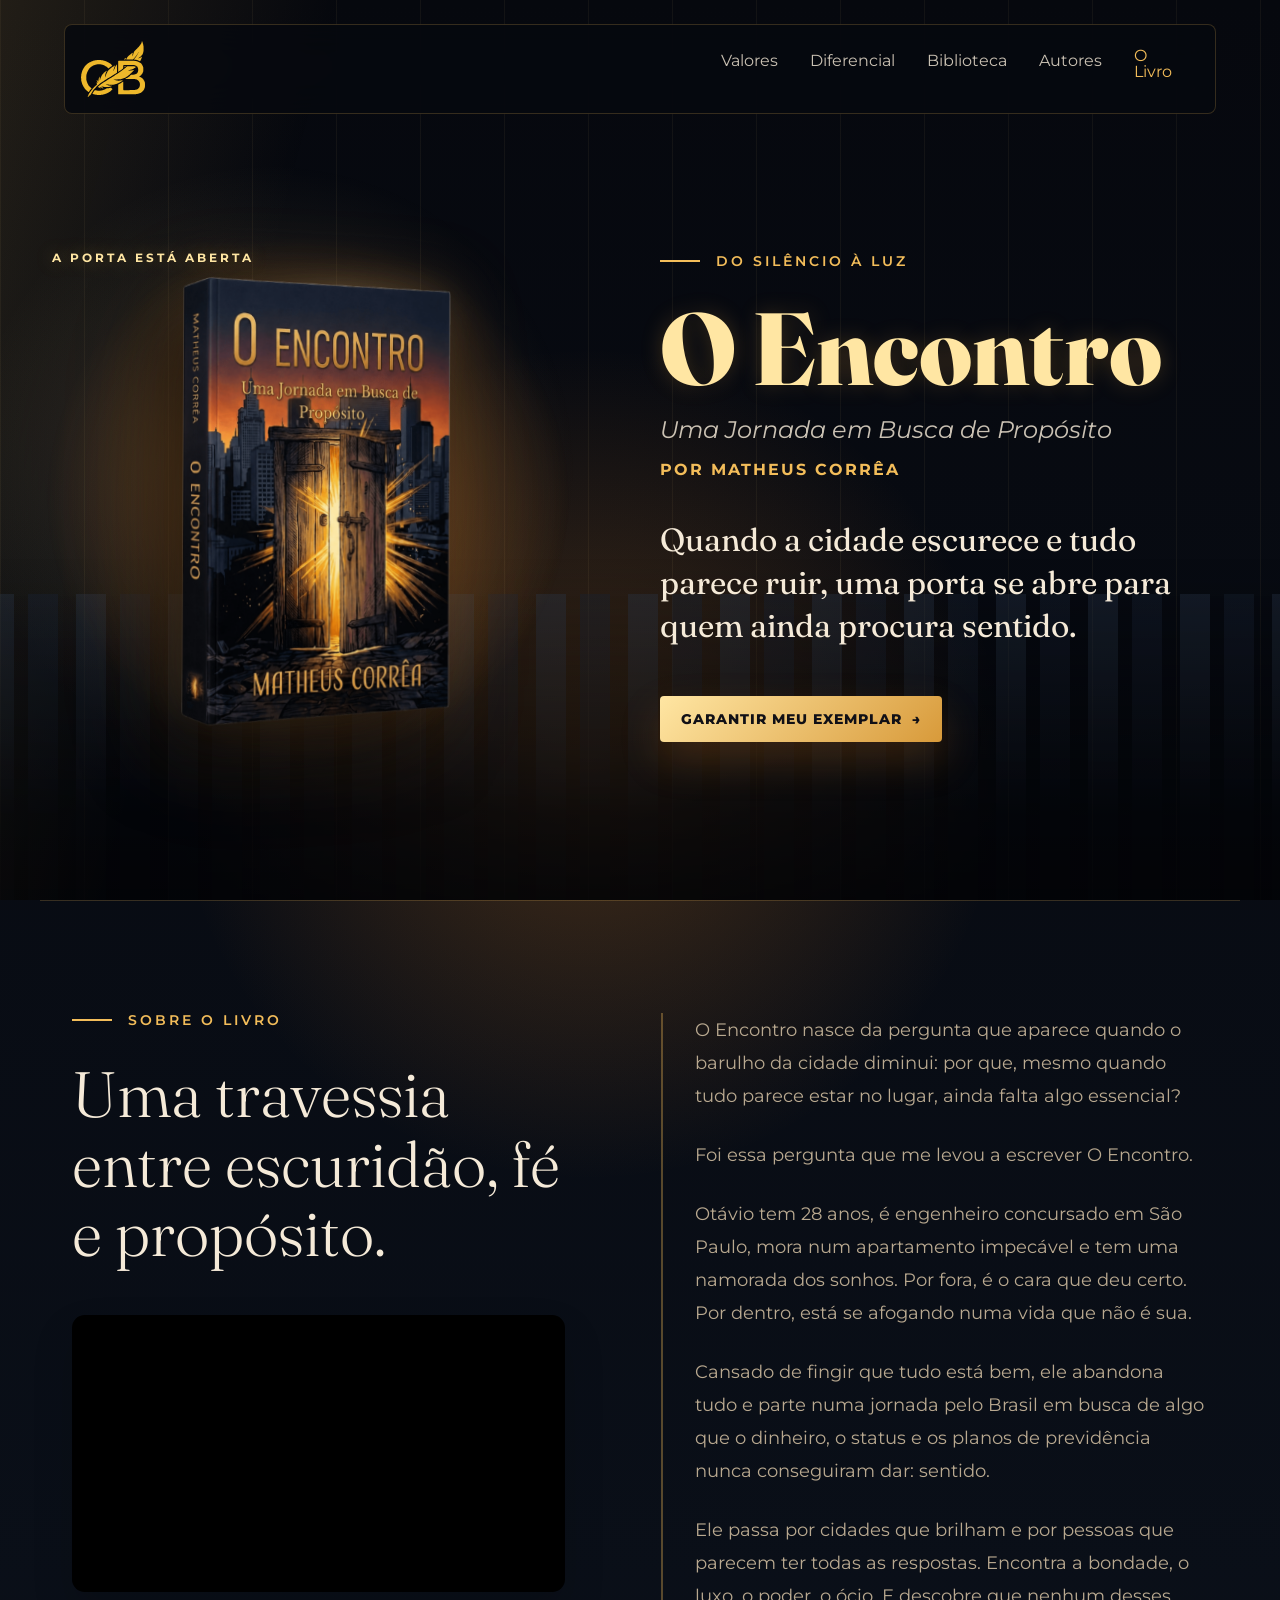
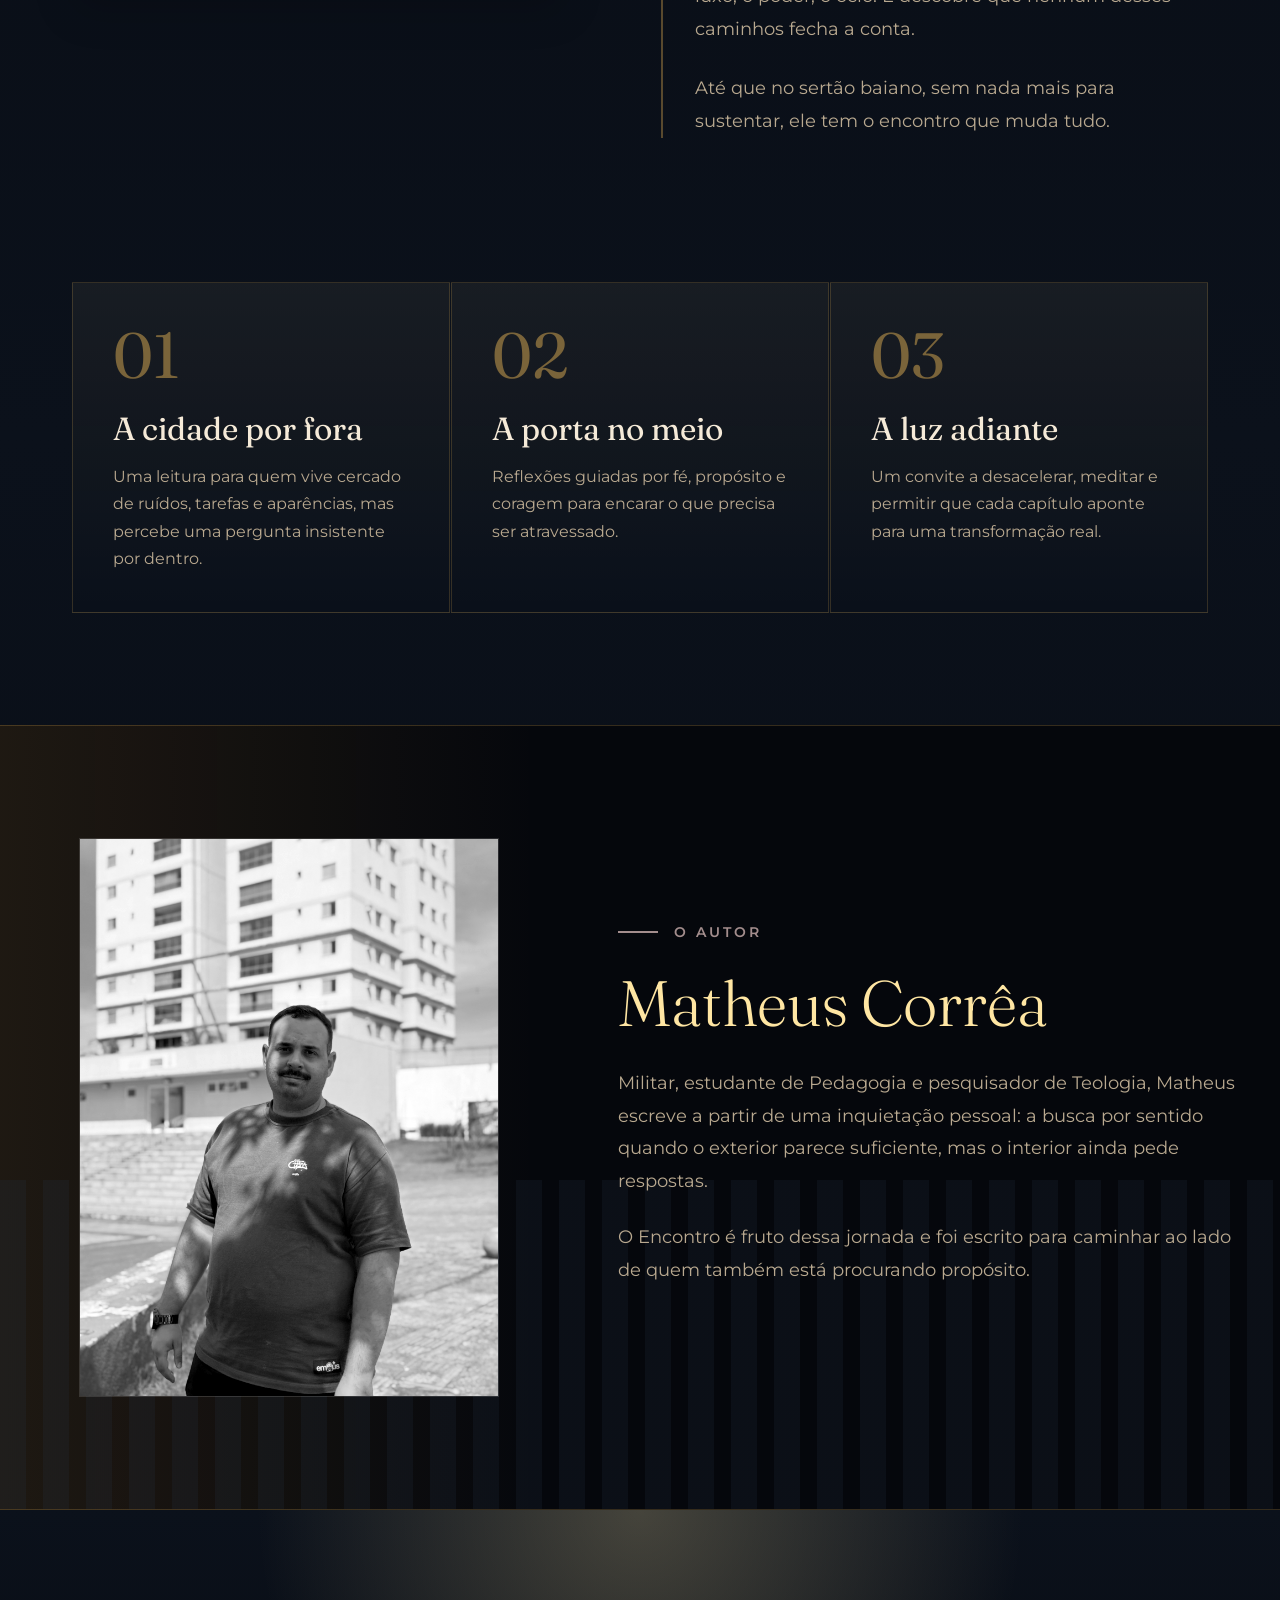
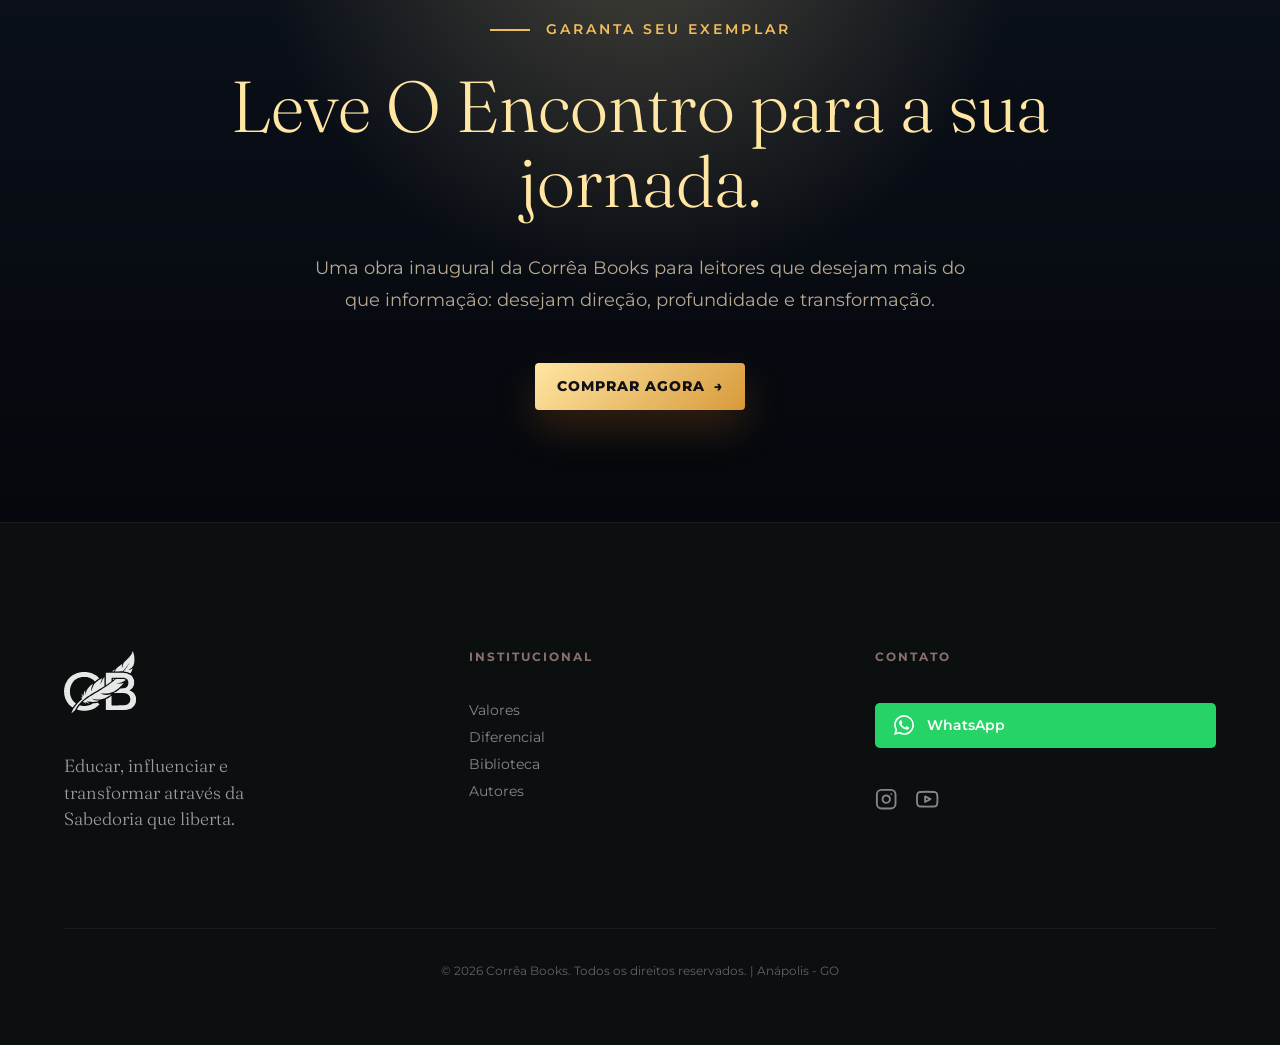
==== o-encontro.html @ fc7024bf "second commit" ====
<!DOCTYPE html>
<html lang="pt-br">
<head>
  <meta charset="UTF-8">
  <meta name="viewport" content="width=device-width, initial-scale=1.0">
  <link rel="shortcut icon" href="assets/img/logo_verde.ico" type="image/x-icon">
  <link rel="stylesheet" href="style.css">
  <title>O Encontro | Corrêa Books</title>
</head>
<body class="book-page">
  <nav class="menu book-menu">
    <a href="index.html" class="logo-link">
      <img src="assets/img/logo_verde (Traced).svg" alt="Corrêa Books">
    </a>

    <button class="hamburger" aria-label="Toggle menu">
      <span class="bar"></span>
      <span class="bar"></span>
      <span class="bar"></span>
    </button>

    <ul class="menuItens">
      <li><a href="index.html#valores">Valores</a></li>
      <li><a href="index.html#diferencial">Diferencial</a></li>
      <li><a href="index.html#biblioteca">Biblioteca</a></li>
      <li><a href="index.html#autores">Autores</a></li>
      <li><a href="#sobre">O Livro</a></li>
    </ul>
  </nav>

  <main>
    <section class="book-hero-page">
      <div class="book-hero-art">
        <span class="book-page-kicker">A porta está aberta</span>
        <img src="assets/img/capa.png" alt="Capa do livro O Encontro">
      </div>

      <div class="book-hero-copy">
        <span class="editorial-label">Do Silêncio à Luz</span>
        <h1>O Encontro</h1>
        <p class="book-page-subtitle">Uma Jornada em Busca de Propósito</p>
        <p class="book-page-author">Por Matheus Corrêa</p>
        <p class="book-page-lead">Quando a cidade escurece e tudo parece ruir, uma porta se abre para quem ainda procura sentido.</p>
        <a href="#comprar" class="book-primary-link">Garantir Meu Exemplar <span class="arrow">&rarr;</span></a>
      </div>
    </section>

    <section id="sobre" class="book-story-section">
      <div class="book-story-heading">
        <span class="editorial-label">Sobre o Livro</span>
        <h2>Uma travessia entre escuridão, fé e propósito.</h2>
        
        <div class="video-container" style="margin-top: 3rem;">
          <iframe width="560" height="315" src="https://www.youtube.com/embed/pSaydwxMCYs" title="YouTube video player" frameborder="0" allow="accelerometer; autoplay; clipboard-write; encrypted-media; gyroscope; picture-in-picture; web-share" referrerpolicy="strict-origin-when-cross-origin" allowfullscreen></iframe>
        </div>
      </div>

      <div class="book-story-body">
        <p>O Encontro nasce da pergunta que aparece quando o barulho da cidade diminui: por que, mesmo quando tudo parece estar no lugar, ainda falta algo essencial?</p>
        <p><strong>Foi essa pergunta que me levou a escrever O Encontro.</strong></p>

        <p>Otávio tem 28 anos, é engenheiro concursado em São Paulo, mora num apartamento impecável e tem uma namorada dos sonhos. Por fora, é o cara que deu certo. Por dentro, está se afogando numa vida que não é sua.</p>
        <p>Cansado de fingir que tudo está bem, ele abandona tudo e parte numa jornada pelo Brasil em busca de algo que o dinheiro, o status e os planos de previdência nunca conseguiram dar: sentido.</p>
        <p>Ele passa por cidades que brilham e por pessoas que parecem ter todas as respostas. Encontra a bondade, o luxo, o poder, o ócio. E descobre que nenhum desses caminhos fecha a conta.</p>
        <p>Até que no sertão baiano, sem nada mais para sustentar, ele tem o encontro que muda tudo.</p>
      </div>
    </section>

    <section class="book-details-section">
      <div class="book-detail-item">
        <span>01</span>
        <h3>A cidade por fora</h3>
        <p>Uma leitura para quem vive cercado de ruídos, tarefas e aparências, mas percebe uma pergunta insistente por dentro.</p>
      </div>

      <div class="book-detail-item">
        <span>02</span>
        <h3>A porta no meio</h3>
        <p>Reflexões guiadas por fé, propósito e coragem para encarar o que precisa ser atravessado.</p>
      </div>

      <div class="book-detail-item">
        <span>03</span>
        <h3>A luz adiante</h3>
        <p>Um convite a desacelerar, meditar e permitir que cada capítulo aponte para uma transformação real.</p>
      </div>
    </section>

    <section id="autor" class="book-author-section">
      <div class="book-author-photo">
        <img src="assets/img/author.jpg" alt="Foto do autor Matheus Corrêa">
      </div>

      <div class="book-author-copy">
        <span class="editorial-label light">O Autor</span>
        <h2>Matheus Corrêa</h2>
        <p>Militar, estudante de Pedagogia e pesquisador de Teologia, Matheus escreve a partir de uma inquietação pessoal: a busca por sentido quando o exterior parece suficiente, mas o interior ainda pede respostas.</p>
        <p>O Encontro é fruto dessa jornada e foi escrito para caminhar ao lado de quem também está procurando propósito.</p>
      </div>
    </section>

    <section id="comprar" class="book-buy-section">
      <div class="book-buy-card">
        <span class="editorial-label">Garanta seu Exemplar</span>
        <h2>Leve O Encontro para a sua jornada.</h2>
        <p>Uma obra inaugural da Corrêa Books para leitores que desejam mais do que informação: desejam direção, profundidade e transformação.</p>
        <a href="#" class="book-primary-link">Comprar Agora <span class="arrow">&rarr;</span></a>
      </div>
    </section>
  </main>

  <footer class="site-footer">
    <div class="footer-inner">
      <!-- Bloco 1: Propósito -->
      <div class="footer-column footer-brand">
        <img src="assets/img/logo_verde (Traced).svg" alt="Corrêa Books Símbolo">
        <p>Educar, influenciar e transformar através da Sabedoria que liberta.</p>
      </div>

      <!-- Bloco 2: Navegação Institucional -->
      <div class="footer-column">
        <span class="footer-column-title">Institucional</span>
        <nav class="footer-nav">
          <a href="index.html#valores">Valores</a>
          <a href="index.html#diferencial">Diferencial</a>
          <a href="index.html#biblioteca">Biblioteca</a>
          <a href="index.html#autores">Autores</a>
        </nav>
      </div>

      <!-- Bloco 3: Contato -->
      <div class="footer-column">
        <span class="footer-column-title">Contato</span>
        <a href="https://wa.me/5500000000000" target="_blank" class="whatsapp-cta">
          <svg width="20" height="20" viewBox="0 0 24 24" fill="currentColor"><path d="M17.472 14.382c-.297-.149-1.758-.867-2.03-.967-.273-.099-.471-.148-.67.15-.197.297-.767.966-.94 1.164-.173.199-.347.223-.644.075-.297-.15-1.255-.463-2.39-1.475-.883-.788-1.48-1.761-1.653-2.059-.173-.297-.018-.458.13-.606.134-.133.298-.347.446-.52.149-.174.198-.298.298-.497.099-.198.05-.371-.025-.52-.075-.149-.669-1.612-.916-2.207-.242-.579-.487-.5-.669-.51-.173-.008-.371-.01-.57-.01-.198 0-.52.074-.792.372-.272.297-1.04 1.016-1.04 2.479 0 1.462 1.065 2.875 1.213 3.074.149.198 2.096 3.2 5.077 4.487.709.306 1.262.489 1.694.625.712.227 1.36.195 1.871.118.571-.085 1.758-.719 2.006-1.413.248-.694.248-1.289.173-1.413-.074-.124-.272-.198-.57-.347m-5.421 7.403h-.004a9.87 9.87 0 01-5.031-1.378l-.361-.214-3.741.982.998-3.648-.235-.374a9.86 9.86 0 01-1.51-5.26c.001-5.45 4.436-9.884 9.888-9.884 2.64 0 5.122 1.03 6.988 2.898a9.825 9.825 0 012.893 6.994c-.003 5.45-4.437 9.884-9.885 9.884m8.413-18.297A11.815 11.815 0 0012.05 0C5.495 0 .16 5.335.157 11.892c0 2.096.547 4.142 1.588 5.945L.057 24l6.305-1.654a11.882 11.882 0 005.683 1.448h.005c6.554 0 11.89-5.335 11.893-11.893a11.821 11.821 0 00-3.48-8.413z"/></svg>
          WhatsApp
        </a>
        
        <div class="social-links">
          <a href="https://www.instagram.com/correabooks/" target="_blank" class="social-link" aria-label="Instagram">
            <svg width="20" height="20" viewBox="0 0 24 24" fill="none" stroke="currentColor" stroke-width="2" stroke-linecap="round" stroke-linejoin="round"><rect x="2" y="2" width="20" height="20" rx="5" ry="5"></rect><path d="M16 11.37A4 4 0 1 1 12.63 8 4 4 0 0 1 16 11.37z"></path><line x1="17.5" y1="6.5" x2="17.51" y2="6.5"></line></svg>
          </a>
          <a href="https://youtube.com" target="_blank" class="social-link" aria-label="YouTube">
            <svg width="20" height="20" viewBox="0 0 24 24" fill="none" stroke="currentColor" stroke-width="2" stroke-linecap="round" stroke-linejoin="round"><path d="M22.54 6.42a2.78 2.78 0 0 0-1.94-2C18.88 4 12 4 12 4s-6.88 0-8.6.42a2.78 2.78 0 0 0-1.94 2C1 8.14 1 12 1 12s0 3.86.46 5.58a2.78 2.78 0 0 0 1.94 2c1.72.42 8.6.42 8.6.42s6.88 0 8.6-.42a2.78 2.78 0 0 0 1.94-2C23 15.86 23 12 23 12s0-3.86-.46-5.58z"></path><polygon points="9.75 15.02 15.5 12 9.75 8.98 9.75 15.02"></polygon></svg>
          </a>
        </div>
      </div>
    </div>

    <div class="footer-bottom">
      <div class="footer-bottom-info">
        <p>&copy; 2026 Corrêa Books. Todos os direitos reservados. | Anápolis - GO</p>
      </div>
    </div>
  </footer>

  <script src="index.js"></script>
</body>
</html>
---- style.css ----
/* http://meyerweb.com/eric/tools/css/reset/ 
   v2.0 | 20110126
   License: none (public domain)
*/

@import url('https://fonts.googleapis.com/css2?family=Montserrat:ital,wght@0,100..900;1,100..900&display=swap');
@import url('https://fonts.googleapis.com/css2?family=Fraunces:ital,opsz,wght@0,9..144,100..900;1,9..144,100..900&display=swap');
@import url('https://fonts.googleapis.com/css2?family=Roboto:ital,wght@0,100..900;1,100..900&display=swap');

html, body, div, span, applet, object, iframe,
h1, h2, h3, h4, h5, h6, p, blockquote, pre,
a, abbr, acronym, address, big, cite, code,
del, dfn, em, img, ins, kbd, q, s, samp,
small, strike, strong, sub, sup, tt, var,
b, u, i, center,
dl, dt, dd, ol, ul, li,
fieldset, form, label, legend,
table, caption, tbody, tfoot, thead, tr, th, td,
article, aside, canvas, details, embed, 
figure, figcaption, footer, header, hgroup, 
menu, nav, output, ruby, section, summary,
time, mark, audio, video {
	margin: 0;
	padding: 0;
	border: 0;
	font-size: 100%;
	font: inherit;
	vertical-align: baseline;
}
*, *:before, *:after {
  box-sizing: border-box;
}
/* HTML5 display-role reset for older browsers */
article, aside, details, figcaption, figure, 
footer, header, hgroup, menu, nav, section {
	display: block;
}
body {
	line-height: 1;
}
ol, ul {
	list-style: none;
}
blockquote, q {
	quotes: none;
}
blockquote:before, blockquote:after,
q:before, q:after {
	content: '';
	content: none;
}
table {
	border-collapse: collapse;
	border-spacing: 0;
}

html {
  overflow-x: clip; 
}


body {
  background-color: #f1f1f19a;
  overflow-x: clip;
}

section[id] {
  scroll-margin-top: 10rem;
}

.menu {
  background-color: #ffffff;
  display: flex;
  padding: 1rem;
  align-items: center;
  justify-content: center;
  gap: 35rem;
  max-width: 90%;
  margin: 0 auto;
  border-radius: 0.5rem;
  position: fixed;
  top: 1.5rem;
  left: 5%;
  right: 5%;
  z-index: 100;
  color: #222;
}

.logo-link img {
  width: 4rem;
  display: block;
}

.menuItens {
  display: flex;
  flex-direction: row;
  font-family: Montserrat, sans-serif;
}

.menuItens > li {
  margin: 0 1rem;
  transition: transform 0.3s ease;
}

.menuItens > li:hover,
.menuItens > li.active {
  transform: translateY(-5px);
  color: #7A8A8B;
}

.menuItens a {
  color: inherit;
  text-decoration: none;
}

/* Hamburger Menu Button (Hidden on Desktop) */
.hamburger {
  display: none;
  background: none;
  border: none;
  cursor: pointer;
  padding: 0.5rem;
  z-index: 100;
}

.hamburger .bar {
  display: block;
  width: 25px;
  height: 3px;
  margin: 5px auto;
  transition: all 0.3s ease-in-out;
  background-color: #222;
  border-radius: 2px;
}

.hero {
  background-image: url('assets/img/familia.png');
  background-size: cover;
  background-position: center top;
  background-repeat: no-repeat;
  max-width: 90%;
  margin: 0 auto;
  border-radius: 0.5rem;
  margin-top: 9rem;
  margin-bottom: 20px;
  height: calc(100vh - 10.5rem);
  display: flex;
  align-items: center;
  position: relative;
}

.hero-text {
  position: absolute;
  left: 2rem;
  max-width: 400px;
  display: none;
}

.hero-text p {
  font-family: Fraunces, serif;
  font-size: 2.5rem;
  color: #ffffff;
  font-weight: 700;
  text-shadow: 2px 2px 4px rgba(0, 0, 0, 0.3);
  line-height: 1.3;
}

.hero-text .line1,
.hero-text .line3,
.hero-text .line4 {
  display: block;
  font-weight: 700;
}

.hero-text .line2 {
  display: block;
  font-weight: 500;
}

.hero-text em {
  font-style: italic;
  font-weight: 700;
}

.hero-text .decorator {
  display: block;
  font-size: 1.5rem;
  margin: 0.5rem 0;
  opacity: 0.8;
}

#valores {
  width: 100%;
  margin: 0;
  padding: 0;
}

.valueItem {
  min-height: 100vh;
  display: flex;
  flex-direction: row;
  align-items: stretch;
  scroll-snap-align: start;
  position: sticky;
  top: 80px;
  z-index: 5;
  background-color: #fdfbf7;
  box-shadow: 0 -10px 30px rgba(0,0,0,0.05); /* Subtle shadow for stacking effect */
  border-top: 1px solid #f0eee9;
}

.valueItem.alt {
  background-color: #ffffff; /* Alternate background for distinction */
}

.value-number-side {
  width: 50%;
  display: flex;
  align-items: center;
  justify-content: center;
  position: relative;
  overflow: hidden;
  border-right: 1px solid #f0eee9;
}

.valueItem.alt .value-number-side {
  border-right: none;
  border-left: 1px solid #f0eee9;
}

.editorial-number {
  font-family: Fraunces, serif;
  font-size: 25rem;
  font-weight: 200;
  color: rgba(138, 111, 111, 0.15); /* Increased opacity to make it more visible */
  line-height: 1;
  user-select: none;
}

.valueContent {
  width: 50%;
  display: flex;
  flex-direction: column;
  justify-content: center;
  padding: 8rem 6rem;
  font-family: Montserrat, sans-serif;
}

.valueContent h2 {
  font-family: Fraunces, serif;
  font-size: 4.5rem;
  font-weight: 300;
  color: #222;
  margin-top: 1rem;
  margin-bottom: 2.5rem;
  line-height: 1.1;
}

.valueContent p {
  font-size: 1.15rem;
  line-height: 1.8;
  color: #555;
}

/* Diferencial Section */
.diferencial-section {
  min-height: 100vh;
  background-color: #ffffff;
  display: flex;
  flex-direction: column;
  align-items: center;
  justify-content: center;
  padding: 8rem 2rem 4rem 2rem;
  position: sticky;
  top: 80px;
  z-index: 10;
  box-shadow: 0 -10px 30px rgba(0,0,0,0.1);
  font-family: Montserrat, sans-serif;
}

.editorial-layout {
  max-width: 1200px;
  width: 100%;
  display: flex;
  flex-direction: row;
  gap: 6rem;
  align-items: flex-start;
}

.editorial-title {
  flex: 1;
  display: flex;
  flex-direction: column;
}

.editorial-label {
  font-size: 0.9rem;
  text-transform: uppercase;
  letter-spacing: 3px;
  color: #8a6f6f;
  font-weight: 600;
  margin-bottom: 2rem;
  display: flex;
  align-items: center;
  gap: 1rem;
}

.editorial-label::before {
  content: '';
  width: 40px;
  height: 2px;
  background-color: #8a6f6f;
}

.editorial-title h2 {
  font-family: Fraunces, serif;
  font-size: 4rem;
  font-weight: 300;
  line-height: 1.1;
  color: #222;
}

.editorial-body {
  flex: 1;
  display: flex;
  flex-direction: column;
  gap: 2rem;
  padding-top: 3.5rem;
}

.editorial-body p {
  font-size: 1.15rem;
  line-height: 1.8;
  color: #666;
  font-weight: 400;
}

.editorial-body .lead-text {
  font-size: 1.4rem;
  color: #333;
  font-weight: 500;
  line-height: 1.6;
}

/* Biblioteca Section */
.biblioteca-section {
  min-height: 100vh;
  background-color: #fdfbf7;
  display: flex;
  align-items: center;
  justify-content: center;
  padding: 8rem 2rem; 
  position: relative;
  z-index: 15;
  scroll-margin-top: 100px;
  box-shadow: 0 -10px 30px rgba(0,0,0,0.05);
  font-family: Montserrat, sans-serif;
}

.biblioteca-container {
  max-width: 1200px; 
  width: 100%;
  display: flex;
  flex-direction: column;
  gap: 2rem; /* Reduced gap to save vertical space while keeping content huge */
}

.biblioteca-header {
  display: flex;
  flex-direction: column;
  align-items: center;
  text-align: center;
}

.biblioteca-header h2 {
  font-family: Fraunces, serif;
  font-size: 3.5rem; /* Restored original size */
  font-weight: 300;
  color: #222;
  margin-top: 0.5rem;
}

.editorial-book-display {
  display: flex;
  flex-direction: row;
  align-items: center;
  justify-content: center;
  gap: 6rem; 
}

.book-visual {
  flex: 1;
  display: flex;
  justify-content: flex-end;
  max-width: 500px;
  perspective: 1000px;
}

.book-visual img {
  width: 100%;
  max-width: 450px; /* Restored the original, beautiful large width! */
  height: auto;
  object-fit: contain;
  filter: drop-shadow(-20px 20px 30px rgba(0,0,0,0.3));
  transition: transform 0.6s cubic-bezier(0.2, 0.8, 0.2, 1);
  transform: rotateY(-10deg) scale(0.98);
}

.book-visual:hover img {
  transform: rotateY(0deg) scale(1.02);
}

.book-details {
  flex: 1;
  display: flex;
  flex-direction: column;
  justify-content: center;
  max-width: 500px;
}

.book-status {
  font-family: Montserrat, sans-serif;
  font-size: 0.85rem;
  text-transform: uppercase;
  letter-spacing: 2px;
  color: #8a6f6f;
  font-weight: 600;
  margin-bottom: 1.5rem;
  position: relative;
  padding-left: 2rem;
}

.book-status::before {
  content: '';
  position: absolute;
  left: 0;
  top: 50%;
  transform: translateY(-50%);
  width: 15px;
  height: 1px;
  background-color: #8a6f6f;
}

.book-title {
  font-family: Fraunces, serif;
  font-size: 4.5rem; /* Restored original huge size */
  font-weight: 700;
  color: #222;
  line-height: 1;
  margin-bottom: 0.5rem;
}

.book-subtitle {
  font-family: Montserrat, sans-serif;
  font-size: 1.4rem;
  color: #555;
  font-style: italic;
  margin-bottom: 1rem;
}

.book-author {
  font-family: Montserrat, sans-serif;
  font-size: 1.1rem;
  color: #8a6f6f;
  font-weight: 600;
  text-transform: uppercase;
  letter-spacing: 1px;
  margin-bottom: 2rem;
}

.book-synopsis {
  display: flex;
  flex-direction: column;
  gap: 1.2rem;
  margin-bottom: 2.5rem;
  padding-left: 1.5rem;
  border-left: 2px solid #e0e8e8;
}

.book-synopsis p {
  font-size: 1.1rem;
  line-height: 1.8;
  color: #555;
}

.editorial-link {
  align-self: flex-start;
  font-family: Montserrat, sans-serif;
  font-size: 1.1rem;
  font-weight: 600;
  color: #222;
  text-decoration: none;
  text-transform: uppercase;
  letter-spacing: 1px;
  display: flex;
  align-items: center;
  gap: 0.5rem;
  padding-bottom: 0.5rem;
  border-bottom: 2px solid #222;
  transition: all 0.3s ease;
}

.editorial-link .arrow {
  transition: transform 0.3s ease;
}

.editorial-link:hover {
  color: #8a6f6f;
  border-color: #8a6f6f;
}

.editorial-link:hover .arrow {
  transform: translateX(5px);
}

/* Autor Section */
.autor-section {
  min-height: 100vh;
  background-color: #0a0a0a; /* Very dark rich charcoal for high contrast editorial feel */
  display: flex;
  flex-direction: column;
  align-items: center;
  justify-content: center;
  padding: 8rem 2rem 6rem 2rem;
  position: relative;
  z-index: 20;
  scroll-margin-top: 100px;
  box-shadow: 0 -10px 30px rgba(0,0,0,0.5);
}

.autores-header {
  text-align: center;
  font-family: Montserrat, sans-serif;
  margin-bottom: 6rem;
  display: flex;
  flex-direction: column;
  align-items: center;
}

.editorial-label.light {
  color: #a38d8d;
}

.editorial-label.light::before {
  background-color: #a38d8d;
}

.autores-header h2 {
  font-family: Fraunces, serif;
  font-size: 3.5rem;
  font-weight: 300;
  color: #ffffff;
  margin-top: 1rem;
  margin-bottom: 1.5rem;
}

.autores-header p {
  font-size: 1.1rem;
  color: #888;
  max-width: 600px;
  line-height: 1.6;
}

.autores-header p strong {
  color: #a38d8d;
  font-weight: 500;
}

.editorial-author-display {
  display: flex;
  flex-direction: row;
  align-items: stretch; /* Align items to stretch for equal height feel */
  gap: 5rem;
  max-width: 1100px;
  width: 100%;
}

.author-portrait {
  flex: 1;
  display: flex;
  justify-content: flex-end;
  max-width: 500px;
}

.author-portrait img {
  width: 100%;
  max-width: 450px;
  object-fit: cover;
  filter: grayscale(100%) contrast(1.1);
  transition: filter 0.5s ease;
}

.author-portrait:hover img {
  filter: grayscale(0%) contrast(1.05);
}

.author-bio {
  flex: 1;
  display: flex;
  flex-direction: column;
  justify-content: center;
  max-width: 500px;
}

.author-name {
  font-family: Fraunces, serif;
  font-size: 4rem;
  font-weight: 300;
  color: #ffffff;
  line-height: 1;
  margin-bottom: 0.5rem;
}

.author-role {
  font-family: Montserrat, sans-serif;
  font-size: 1.1rem;
  color: #a38d8d;
  text-transform: uppercase;
  letter-spacing: 2px;
  margin-bottom: 3rem;
  display: block;
}

.author-text {
  display: flex;
  flex-direction: column;
  gap: 1.5rem;
  border-left: 1px solid #333;
  padding-left: 2rem;
}

.author-text p {
  font-family: Montserrat, sans-serif;
  font-size: 1.1rem;
  line-height: 1.8;
  color: #a0a0a0;
  font-weight: 300;
}

.site-footer {
  position: relative;
  z-index: 20;
  background-color: #0b0f0f;
  color: #ffffff;
  padding: 8rem 5% 4rem;
  font-family: Montserrat, sans-serif;
  border-top: 1px solid rgba(255, 255, 255, 0.05);
}

.footer-inner {
  max-width: 1200px;
  width: 100%;
  margin: 0 auto;
  display: grid;
  grid-template-columns: 1fr 1fr 1fr;
  gap: 4rem;
  align-items: start;
}

.footer-column {
  display: flex;
  flex-direction: column;
  gap: 2rem;
}

.footer-brand img {
  width: 4.5rem;
  height: auto;
  filter: brightness(0) invert(1);
  opacity: 0.9;
  margin-bottom: 0.5rem;
}

.footer-brand p {
  font-family: Fraunces, serif;
  font-size: 1.1rem;
  line-height: 1.5;
  color: rgba(255, 255, 255, 0.6);
  font-weight: 300;
  max-width: 200px;
}

.footer-column-title {
  font-size: 0.75rem;
  text-transform: uppercase;
  letter-spacing: 2px;
  color: #8a6f6f;
  font-weight: 700;
  margin-bottom: 0.5rem;
}

.footer-nav {
  display: flex;
  flex-direction: column;
  gap: 0.8rem;
}

.footer-nav a {
  color: rgba(255, 255, 255, 0.5);
  font-size: 0.9rem;
  text-decoration: none;
  transition: all 0.3s ease;
}

.footer-nav a:hover {
  color: #ffffff;
  transform: translateX(3px);
}

.footer-nav.utility {
  margin-top: 1.5rem;
  padding-top: 1.5rem;
  border-top: 1px solid rgba(255, 255, 255, 0.05);
}

.footer-nav.utility a {
  font-size: 0.8rem;
  opacity: 0.7;
}

.whatsapp-cta {
  display: inline-flex;
  align-items: center;
  gap: 0.8rem;
  background-color: #25D366;
  color: #ffffff;
  padding: 0.8rem 1.2rem;
  border-radius: 0.3rem;
  text-decoration: none;
  font-weight: 600;
  font-size: 0.85rem;
  transition: transform 0.3s ease, background-color 0.3s ease;
}

.whatsapp-cta:hover {
  transform: translateY(-2px);
  background-color: #20ba5a;
}

.social-links {
  display: flex;
  gap: 1.2rem;
  margin-top: 0.5rem;
}

.social-link svg {
  width: 1.4rem;
  height: 1.4rem;
  stroke: rgba(255, 255, 255, 0.5);
  transition: stroke 0.3s ease, transform 0.3s ease;
}

.social-link:hover svg {
  stroke: #ffffff;
  transform: scale(1.1);
}

.footer-bottom {
  max-width: 1200px;
  width: 100%;
  margin: 6rem auto 0;
  padding-top: 2rem;
  border-top: 1px solid rgba(255, 255, 255, 0.05);
  display: flex;
  flex-direction: column;
  align-items: center;
  gap: 1.5rem;
}

.footer-bottom-info {
  display: flex;
  flex-direction: column;
  align-items: center;
  gap: 0.5rem;
  text-align: center;
}

.footer-bottom p {
  font-size: 0.75rem;
  color: rgba(255, 255, 255, 0.35);
  line-height: 1.6;
}

@media (max-width: 992px) {
  .footer-inner {
    grid-template-columns: 1fr 1.2fr;
    gap: 4rem 2rem;
  }
}

@media (max-width: 768px) {
  .footer-inner {
    grid-template-columns: 1fr;
    gap: 3.5rem;
  }

  .site-footer {
    padding: 6rem 1.5rem 3rem;
  }
}

/* Book Landing Page */
body.book-page-leaving {
  overflow: hidden;
}

body.book-page-leaving::before {
  content: '';
  position: fixed;
  inset: 0;
  z-index: 9999;
  pointer-events: none;
  background:
    linear-gradient(90deg, transparent 0 46%, rgba(245, 181, 83, 0.9) 49%, rgba(255, 233, 172, 1) 50%, rgba(245, 181, 83, 0.9) 51%, transparent 54%),
    linear-gradient(180deg, #05070c 0%, #111724 100%);
  transform: scaleY(0);
  transform-origin: bottom;
  animation: bookExitCurtain 0.52s cubic-bezier(0.65, 0, 0.35, 1) forwards;
}

.book-page {
  --book-ink: #05070c;
  --book-night: #0b111b;
  --book-blue: #121b2a;
  --book-steel: #263447;
  --book-gold: #d89a3a;
  --book-amber: #f3bd5a;
  --book-light: #ffe6a3;
  --book-ivory: #f5ead8;
  --book-muted: #b9a990;
  --book-line: rgba(243, 189, 90, 0.2);
  background:
    radial-gradient(circle at 46% 18%, rgba(221, 133, 42, 0.28), transparent 26rem),
    linear-gradient(180deg, #06080e 0%, #0b111b 48%, #05070c 100%);
  color: var(--book-ivory);
}

.book-page::before {
  content: '';
  position: fixed;
  inset: 0;
  z-index: 5000;
  pointer-events: none;
  background:
    linear-gradient(90deg, #030407 0 47%, rgba(217, 139, 49, 0.95) 49%, #ffe9a8 50%, rgba(217, 139, 49, 0.95) 51%, #030407 53% 100%);
  animation: bookEntryCurtain 1.05s cubic-bezier(0.75, 0, 0.2, 1) 0.12s forwards;
}

.book-page::after {
  content: '';
  position: fixed;
  inset: 0;
  z-index: 0;
  pointer-events: none;
  background:
    linear-gradient(180deg, transparent 0 62%, rgba(0, 0, 0, 0.78) 100%),
    repeating-linear-gradient(90deg, rgba(255, 220, 139, 0.055) 0 1px, transparent 1px 84px);
}

.book-page main {
  position: relative;
  z-index: 1;
  font-family: Montserrat, sans-serif;
}

.book-page .book-menu {
  background-color: rgba(6, 9, 15, 0.86);
  border: 1px solid rgba(243, 189, 90, 0.2);
  backdrop-filter: blur(18px);
  gap: 35rem;
  justify-content: center;
  animation: bookNavEnter 0.75s ease 0.65s both;
}

.book-page .book-menu .logo-link img {
  filter: brightness(0) saturate(100%) invert(78%) sepia(40%) saturate(863%) hue-rotate(348deg) brightness(96%) contrast(94%);
}

.book-page .book-menu .menuItens {
  background-color: transparent;
  color: rgba(245, 234, 216, 0.82);
}

.book-page .book-menu .menuItens > li:hover,
.book-page .book-menu .menuItens > li.active {
  color: var(--book-amber);
}

.book-page .hamburger .bar {
  background-color: var(--book-ivory);
}

.book-hero-page {
  position: relative;
  isolation: isolate;
  min-height: 100svh;
  display: grid;
  grid-template-columns: minmax(280px, 0.9fr) minmax(360px, 1fr);
  gap: 6rem;
  align-items: center;
  max-width: 1240px;
  margin: 0 auto;
  padding: 12rem 2rem 6rem;
}

.book-hero-page > * {
  min-width: 0;
}

.book-hero-page::before {
  content: '';
  position: absolute;
  inset: 0 50% 0 -20vw;
  z-index: -1;
  background:
    linear-gradient(105deg, rgba(243, 189, 90, 0.2), transparent 52%),
    radial-gradient(circle at 58% 52%, rgba(255, 220, 139, 0.18), transparent 19rem);
}

.book-hero-page::after {
  content: '';
  position: absolute;
  left: -10vw;
  right: -10vw;
  bottom: 0;
  z-index: -1;
  height: 34%;
  opacity: 0.42;
  background:
    linear-gradient(180deg, transparent 0%, rgba(5, 7, 12, 0.95) 72%),
    repeating-linear-gradient(90deg, rgba(42, 55, 74, 0.85) 0 30px, transparent 30px 44px, rgba(25, 35, 52, 0.9) 44px 74px, transparent 74px 92px);
}

.book-hero-art {
  position: relative;
  display: flex;
  justify-content: center;
  align-items: center;
  min-height: 520px;
  perspective: 1200px;
  animation: bookCoverEnter 1s cubic-bezier(0.2, 0.8, 0.2, 1) 0.9s both;
}

.book-hero-art::before {
  content: '';
  position: absolute;
  width: min(34rem, 88vw);
  aspect-ratio: 1;
  background:
    radial-gradient(circle, rgba(255, 218, 130, 0.42), rgba(218, 116, 28, 0.2) 34%, transparent 68%);
  filter: blur(2px);
}

.book-hero-art::after {
  content: '';
  position: absolute;
  width: min(15rem, 50vw);
  height: 78%;
  background: linear-gradient(90deg, transparent, rgba(255, 231, 166, 0.42), transparent);
  transform: skewX(-9deg);
  filter: blur(18px);
  opacity: 0.85;
}

.book-hero-art img {
  position: relative;
  z-index: 1;
  width: min(420px, 82vw);
  height: auto;
  filter: drop-shadow(-30px 34px 36px rgba(0, 0, 0, 0.56)) drop-shadow(0 0 34px rgba(226, 137, 42, 0.2));
  transform: rotateY(-10deg) rotateX(1deg);
}

.book-page-kicker {
  position: absolute;
  top: 1rem;
  left: 0;
  z-index: 2;
  font-size: 0.78rem;
  text-transform: uppercase;
  letter-spacing: 3px;
  color: var(--book-light);
  font-weight: 700;
  text-shadow: 0 0 18px rgba(243, 189, 90, 0.42);
}

.book-hero-copy {
  display: flex;
  flex-direction: column;
  align-items: flex-start;
}

.book-hero-copy > * {
  animation: bookTextEnter 0.82s ease both;
}

.book-hero-copy > *:nth-child(1) {
  animation-delay: 1.02s;
}

.book-hero-copy > *:nth-child(2) {
  animation-delay: 1.12s;
}

.book-hero-copy > *:nth-child(3) {
  animation-delay: 1.2s;
}

.book-hero-copy > *:nth-child(4) {
  animation-delay: 1.28s;
}

.book-hero-copy > *:nth-child(5) {
  animation-delay: 1.36s;
}

.book-hero-copy > *:nth-child(6) {
  animation-delay: 1.44s;
}

.book-page .book-hero-copy .editorial-label,
.book-page .book-story-heading .editorial-label,
.book-page .book-buy-card .editorial-label {
  color: var(--book-amber);
}

.book-page .book-hero-copy .editorial-label::before,
.book-page .book-story-heading .editorial-label::before,
.book-page .book-buy-card .editorial-label::before {
  background-color: var(--book-amber);
}

.book-hero-copy h1 {
  font-family: Fraunces, serif;
  font-size: clamp(4rem, 8vw, 7.5rem);
  line-height: 0.95;
  font-weight: 800;
  color: var(--book-light);
  margin-bottom: 1rem;
  text-shadow: 0 0 22px rgba(216, 154, 58, 0.24);
}

.book-page-subtitle {
  font-size: 1.5rem;
  line-height: 1.35;
  color: rgba(245, 234, 216, 0.82);
  font-style: italic;
  margin-bottom: 1rem;
}

.book-page-author {
  color: var(--book-amber);
  font-size: 1rem;
  font-weight: 700;
  text-transform: uppercase;
  letter-spacing: 2px;
  margin-bottom: 2.5rem;
}

.book-page-lead {
  max-width: 560px;
  font-family: Fraunces, serif;
  font-size: 2rem;
  line-height: 1.35;
  color: var(--book-ivory);
  margin-bottom: 3rem;
}

.book-primary-link {
  display: inline-flex;
  align-items: center;
  gap: 0.6rem;
  color: #111016;
  background: linear-gradient(135deg, var(--book-light), var(--book-gold));
  padding: 1rem 1.35rem;
  border-radius: 0.25rem;
  text-decoration: none;
  text-transform: uppercase;
  letter-spacing: 1px;
  font-size: 0.9rem;
  font-weight: 800;
  box-shadow: 0 18px 40px rgba(216, 124, 34, 0.22);
}

.book-story-section {
  display: grid;
  grid-template-columns: 0.9fr 1fr;
  gap: 6rem;
  max-width: 1200px;
  margin: 0 auto;
  padding: 7rem 2rem;
  border-top: 1px solid var(--book-line);
}

.book-story-heading h2 {
  font-family: Fraunces, serif;
  font-size: 4rem;
  line-height: 1.08;
  font-weight: 300;
  color: var(--book-ivory);
}

.book-story-body {
  display: flex;
  flex-direction: column;
  gap: 1.6rem;
  padding-left: 2rem;
  border-left: 2px solid rgba(243, 189, 90, 0.34);
}

.book-story-body p {
  font-size: 1.12rem;
  line-height: 1.85;
  color: var(--book-muted);
}

.book-details-section {
  display: grid;
  grid-template-columns: repeat(3, 1fr);
  max-width: 1200px;
  margin: 0 auto;
  padding: 2rem 2rem 7rem;
  gap: 1px;
}

.book-detail-item {
  background:
    linear-gradient(180deg, rgba(255, 230, 163, 0.06), transparent),
    rgba(11, 17, 27, 0.92);
  border: 1px solid rgba(243, 189, 90, 0.18);
  padding: 2.5rem;
}

.book-detail-item span {
  font-family: Fraunces, serif;
  font-size: 4rem;
  line-height: 1;
  color: rgba(243, 189, 90, 0.46);
}

.book-detail-item h3 {
  font-family: Fraunces, serif;
  font-size: 2rem;
  line-height: 1.15;
  color: var(--book-ivory);
  margin: 1.5rem 0 1rem;
}

.book-detail-item p {
  font-size: 1rem;
  line-height: 1.7;
  color: var(--book-muted);
}

.book-author-section {
  position: relative;
  overflow: hidden;
  background:
    linear-gradient(90deg, rgba(216, 154, 58, 0.12), transparent 42%),
    #05070c;
  color: #ffffff;
  display: grid;
  grid-template-columns: minmax(280px, 0.8fr) minmax(320px, 1fr);
  gap: 5rem;
  align-items: center;
  padding: 7rem max(2rem, calc((100vw - 1200px) / 2));
  border-top: 1px solid var(--book-line);
  border-bottom: 1px solid var(--book-line);
}

.book-author-section::after {
  content: '';
  position: absolute;
  inset: auto 0 0 0;
  height: 42%;
  opacity: 0.22;
  background: repeating-linear-gradient(90deg, rgba(38, 52, 71, 0.85) 0 26px, transparent 26px 43px);
}

.book-author-photo,
.book-author-copy {
  position: relative;
  z-index: 1;
}

.book-author-photo {
  display: flex;
  justify-content: center;
}

.book-author-photo img {
  width: min(420px, 100%);
  filter: grayscale(100%) contrast(1.08);
  border: 1px solid rgba(243, 189, 90, 0.18);
  transition: filter 0.5s ease;
}

.book-author-photo:hover img {
  filter: grayscale(0%) contrast(1.05);
}

.book-author-copy h2 {
  font-family: Fraunces, serif;
  font-size: 4rem;
  line-height: 1;
  font-weight: 300;
  color: var(--book-light);
  margin-bottom: 2rem;
}

.book-author-copy p {
  max-width: 620px;
  font-size: 1.1rem;
  line-height: 1.85;
  color: var(--book-muted);
  margin-bottom: 1.5rem;
}

.book-buy-section {
  background:
    radial-gradient(circle at 50% 0%, rgba(255, 230, 163, 0.24), transparent 24rem),
    linear-gradient(180deg, #0b111b, #05070c);
  padding: 7rem 2rem;
}

.book-buy-card {
  max-width: 900px;
  margin: 0 auto;
  color: #ffffff;
  text-align: center;
  display: flex;
  flex-direction: column;
  align-items: center;
}

.book-buy-card h2 {
  font-family: Fraunces, serif;
  font-size: 4.5rem;
  line-height: 1.05;
  color: var(--book-light);
  font-weight: 300;
  margin-bottom: 2rem;
}

.book-buy-card p {
  max-width: 650px;
  font-size: 1.1rem;
  line-height: 1.8;
  color: var(--book-muted);
  margin-bottom: 3rem;
}

@keyframes bookExitCurtain {
  0% {
    transform: scaleY(0);
  }

  100% {
    transform: scaleY(1);
  }
}

@keyframes bookEntryCurtain {
  0% {
    clip-path: inset(0 0 0 0);
    opacity: 1;
  }

  62% {
    clip-path: inset(0 48% 0 48%);
    opacity: 1;
  }

  100% {
    clip-path: inset(0 50% 0 50%);
    opacity: 0;
  }
}

@keyframes bookNavEnter {
  0% {
    opacity: 0;
    transform: translateY(-16px);
  }

  100% {
    opacity: 1;
    transform: translateY(0);
  }
}

@keyframes bookCoverEnter {
  0% {
    opacity: 0;
    transform: translateY(42px) scale(0.94) rotateY(-22deg);
  }

  100% {
    opacity: 1;
    transform: translateY(0) scale(1) rotateY(0);
  }
}

@keyframes bookTextEnter {
  0% {
    opacity: 0;
    transform: translateY(18px);
  }

  100% {
    opacity: 1;
    transform: translateY(0);
  }
}

@media (prefers-reduced-motion: reduce) {
  body.book-page-leaving::before,
  .book-page::before,
  .book-page .book-menu,
  .book-hero-art,
  .book-hero-copy > * {
    animation: none;
  }

  .book-page::before,
  body.book-page-leaving::before {
    display: none;
  }
}

@media (max-width: 768px) {
  :root {
    --mobile-sticky-scroll-buffer: 26dvh;
  }

  /* Restaurando a animação de sobreposição no mobile de forma nativa e sem bugs!
     Nós usamos position: sticky e overflow-y: visible para o scroll nativo funcionar solto.
     O segredo está no JavaScript (index.js), que calcula o tamanho de cada seção 
     e ajusta dinamicamente a propriedade "top" para que a seção só grude depois de lida por completo. */
  .valueItem, .diferencial-section {
    position: sticky;
    height: auto;
    min-height: calc(100dvh + var(--mobile-sticky-scroll-buffer));
    overflow-y: visible;
    padding-top: 6rem;
    padding-bottom: 4rem;
  }
  
  .biblioteca-section {
    position: relative;
    padding-top: 6rem;
    padding-bottom: 4rem;
  }

  .menu {
    flex-direction: row;
    justify-content: flex-start;
    padding: 1rem 1.5rem;
    position: fixed;
    top: 1rem;
    left: 1rem;
    right: 1rem;
    width: auto;
    max-width: none;
    border-radius: 0.5rem;
    z-index: 1000; /* Ensure menu is always on top */
  }

  .hamburger {
    display: block;
    position: absolute;
    right: 1rem;
    top: 50%;
    transform: translateY(-50%);
    z-index: 1001; /* Ensure button is clickable above everything */
  }

  .hamburger.active .bar:nth-child(2) {
    opacity: 0;
  }

  .hamburger.active .bar:nth-child(1) {
    transform: translateY(8px) rotate(45deg);
  }

  .hamburger.active .bar:nth-child(3) {
    transform: translateY(-8px) rotate(-45deg);
  }

  .logo-link {
    z-index: 1001;
    position: relative;
  }

  .logo-link img {
    width: 3rem;
  }

  .menuItens {
    flex-direction: column;
    align-items: center;
    width: 100%;
    max-height: 0;
    overflow: hidden;
    transition: max-height 0.4s ease-out, opacity 0.4s ease-out;
    background-color: #ffffff;
    position: absolute;
    top: 100%;
    left: 0;
    padding: 0;
    gap: 0;
    border-bottom-left-radius: 0.5rem;
    border-bottom-right-radius: 0.5rem;
    opacity: 0;
    pointer-events: none; /* Prevent invisible clicks */
  }

  .menuItens.active {
    max-height: 300px;
    padding: 1.5rem 0;
    opacity: 1;
    pointer-events: auto;
    box-shadow: 0 10px 15px rgba(0,0,0,0.05);
  }

  .menuItens > li {
    margin: 1rem 0;
    font-size: 1.1rem;
  }

  .book-page .book-menu .menuItens {
    background-color: rgba(6, 9, 15, 0.96);
    border: 1px solid rgba(243, 189, 90, 0.2);
    border-top: none;
  }

  .book-page .book-menu {
    width: calc(100vw - 2rem);
    max-width: calc(100vw - 2rem);
    gap: 0;
    justify-content: flex-start;
  }

  .book-page .book-menu .menuItens.active {
    box-shadow: 0 18px 28px rgba(0, 0, 0, 0.28);
  }

  .book-page .hamburger {
    display: block;
    position: relative;
    top: auto;
    transform: none;
    flex: 0 0 44px;
    width: 44px;
    height: 44px;
    right: auto;
    margin-left: auto;
  }

  .hero {
    background-image: url('assets/img/familiaMobile.png');
  }

  /* Valores Section Mobile */
  .valueItem, .valueItem.alt {
    flex-direction: column;
  }

  .value-number-side {
    width: 100%;
    min-height: 250px;
    border-right: none;
    border-bottom: 1px solid #f0eee9;
  }

  .valueItem.alt .value-number-side {
    border-left: none;
    border-top: 1px solid #f0eee9;
    order: 2; /* Put number at bottom on mobile */
  }

  .editorial-number {
    font-size: 15rem;
  }

  .valueContent {
    width: 100%;
    padding: 4rem 1.5rem;
    min-height: auto;
  }

  .valueContent h2 {
    font-size: 3rem;
  }

  .biblioteca-section {
    padding: 6rem 1rem;
    align-items: flex-start; /* Evita que o conteúdo seja cortado no topo se for maior que a tela */
  }

  .biblioteca-header h2 {
    font-size: 2.8rem;
  }

  .editorial-book-display {
    flex-direction: column;
    gap: 3rem;
  }

  .book-visual {
    justify-content: center;
  }

  .book-visual img {
    max-width: 250px;
  }

  .book-details {
    padding: 0 1rem;
  }

  .book-title {
    font-size: 3rem;
  }

  .book-subtitle {
    font-size: 1.2rem;
  }

  /* Autor Section Mobile */
  .autor-section {
    padding: 6rem 1rem;
    justify-content: flex-start; /* Evita que o conteúdo seja cortado no topo se for maior que a tela */
  }

  .autores-header h2 {
    font-size: 2.8rem;
  }

  .editorial-author-display {
    flex-direction: column;
    gap: 3rem;
  }

  .author-portrait {
    order: 1;
    justify-content: center;
  }

  .author-portrait img {
    max-width: 320px;
  }

  .author-bio {
    order: 2;
    padding: 0 1rem;
  }

  .author-name {
    font-size: 3.2rem;
  }

  .author-text {
    padding-left: 1rem;
  }

  /* Editorial / Diferencial Section Mobile */
  .diferencial-section {
    padding: 6rem 1rem;
    justify-content: flex-start;
  }

  .editorial-layout {
    flex-direction: column;
    gap: 2rem;
  }

  .editorial-title h2 {
    font-size: 2.5rem;
  }

  .editorial-body {
    padding-top: 1rem;
    gap: 1.5rem;
  }

  .editorial-body .lead-text {
    font-size: 1.2rem;
  }

  .site-footer {
    min-height: 100svh;
    justify-content: flex-start;
    padding: 6rem 1.5rem 2rem;
  }

  .footer-inner {
    grid-template-columns: 1fr;
    gap: 2.75rem;
    align-items: start;
  }

  .footer-brand img {
    width: 6.5rem;
  }

  .footer-brand p {
    font-size: 1.6rem;
  }

  .footer-nav {
    width: 100%;
    padding: 2rem 0;
    gap: 1rem;
    border-top: 1px solid rgba(255, 255, 255, 0.22);
    border-bottom: 1px solid rgba(255, 255, 255, 0.22);
  }

  .footer-cta h2 {
    font-size: 2.45rem;
    line-height: 1.08;
  }

  .footer-bottom {
    margin-top: auto;
  }

  .book-hero-page {
    grid-template-columns: 1fr;
    gap: 2rem;
    padding: 8rem 1.25rem 4rem;
  }

  .book-hero-art {
    min-height: auto;
    padding-top: 2rem;
  }

  .book-page-kicker {
    position: static;
    align-self: flex-start;
    margin-bottom: 1.5rem;
  }

  .book-hero-art {
    flex-direction: column;
  }

  .book-hero-art img {
    width: min(285px, 78vw);
    transform: none;
  }

  .book-hero-copy {
    width: min(100%, 340px);
    max-width: 100%;
    align-items: stretch;
  }

  .book-hero-copy .editorial-label,
  .book-page-author {
    align-self: flex-start;
  }

  .book-hero-copy h1 {
    width: 100%;
    max-width: 100%;
    font-size: 3.1rem;
    overflow-wrap: break-word;
  }

  .book-page-subtitle {
    width: 100%;
    max-width: 100%;
    font-size: 1.08rem;
    line-height: 1.45;
    overflow-wrap: break-word;
  }

  .book-page-lead {
    width: 100%;
    max-width: 100%;
    font-size: 1.38rem;
    margin-bottom: 2rem;
    overflow-wrap: break-word;
  }

  .book-primary-link {
    width: 100%;
    justify-content: center;
    text-align: center;
  }

  .book-story-section {
    grid-template-columns: 1fr;
    gap: 2.5rem;
    padding: 5rem 1.25rem;
  }

  .book-story-heading h2 {
    font-size: 2.8rem;
  }

  .book-story-body {
    padding-left: 1.25rem;
  }

  .book-details-section {
    grid-template-columns: 1fr;
    padding: 0 1.25rem 5rem;
  }

  .book-detail-item {
    padding: 2rem;
  }

  .book-author-section {
    grid-template-columns: 1fr;
    gap: 3rem;
    padding: 5rem 1.25rem;
  }

  .book-author-photo {
    justify-content: flex-start;
  }

  .book-author-photo img {
    width: min(320px, 100%);
  }

  .book-author-copy h2 {
    font-size: 3rem;
  }

  .book-buy-section {
    padding: 5rem 1.25rem;
  }

  .book-buy-card {
    align-items: flex-start;
    text-align: left;
  }

  .book-buy-card h2 {
    font-size: 3rem;
  }
}

/* Video Container */
.video-container {
  position: relative;
  padding-bottom: 56.25%; /* 16:9 aspect ratio */
  height: 0;
  overflow: hidden;
  max-width: 100%;
  margin: 2rem 0;
  border-radius: 0.8rem;
  box-shadow: 0 20px 40px rgba(0,0,0,0.15);
  background-color: #000;
}

.video-container iframe {
  position: absolute;
  top: 0;
  left: 0;
  width: 100%;
  height: 100%;
  border: 0;
}
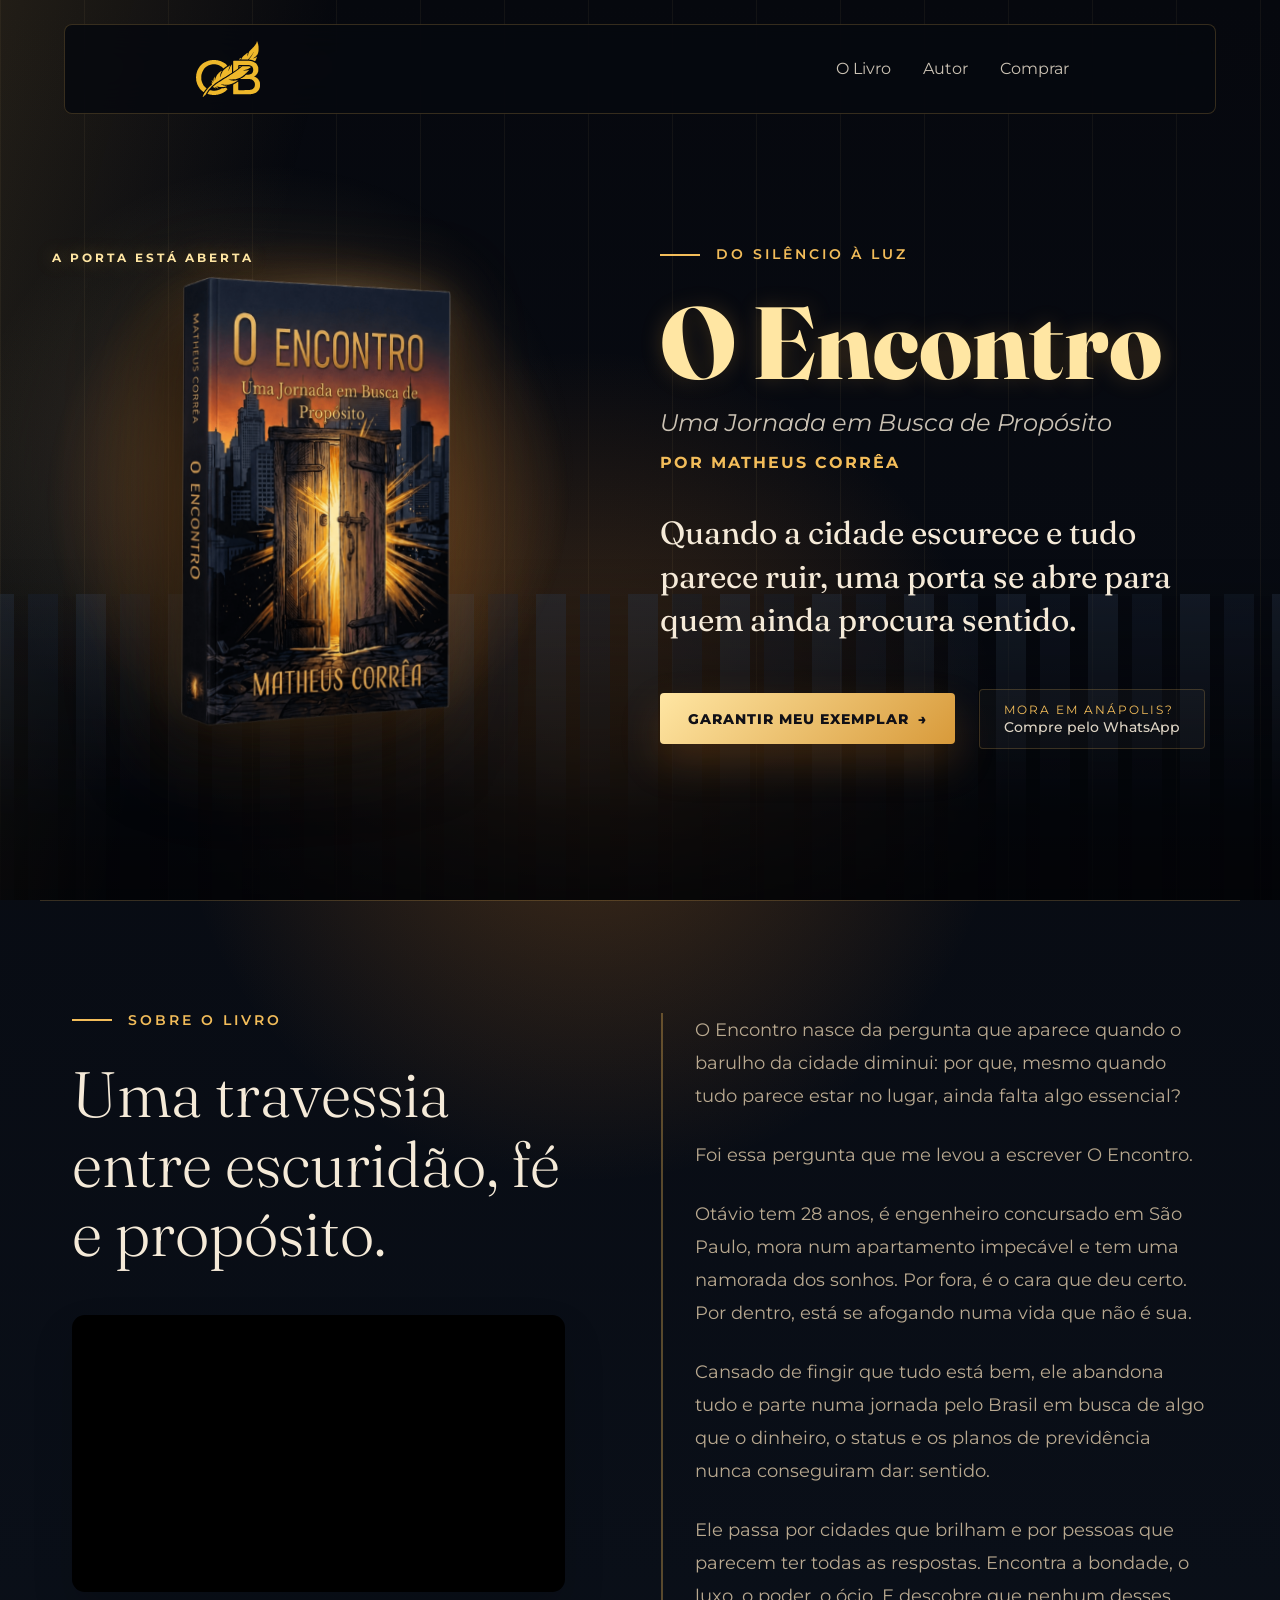
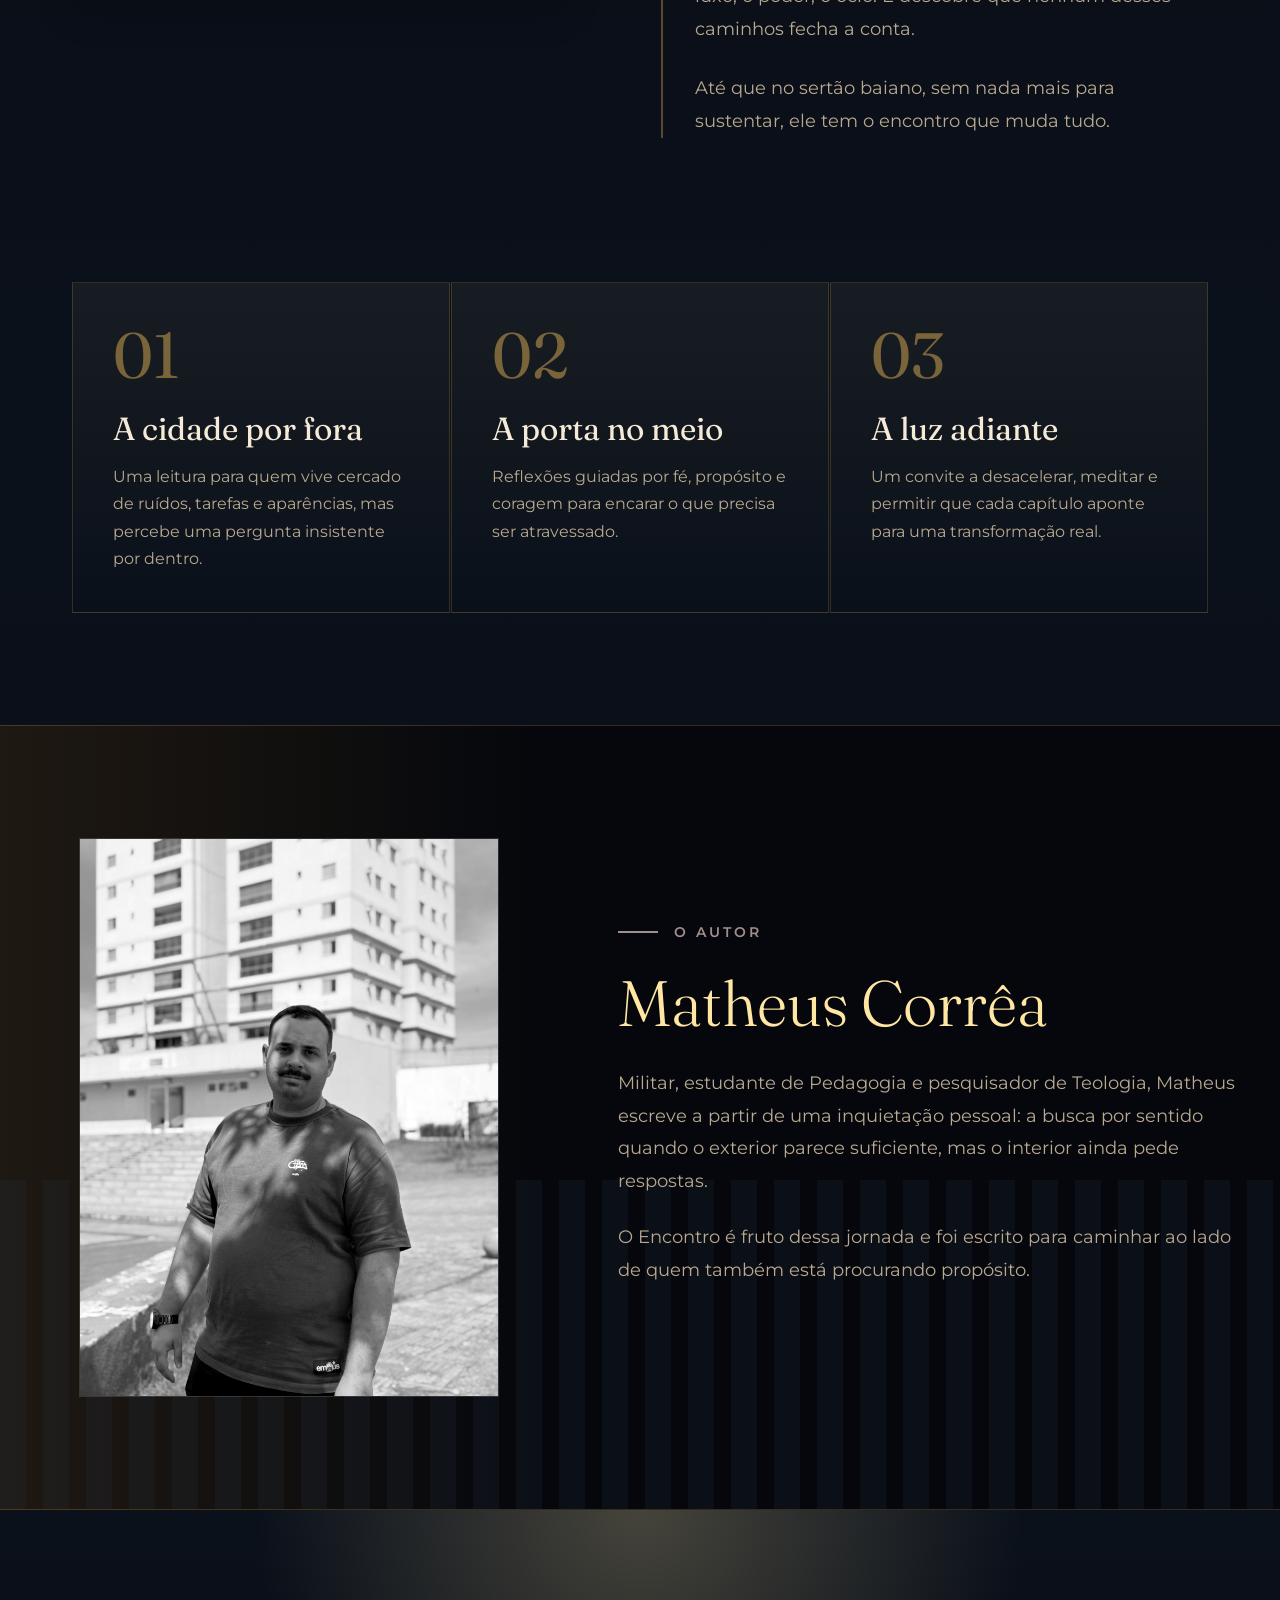
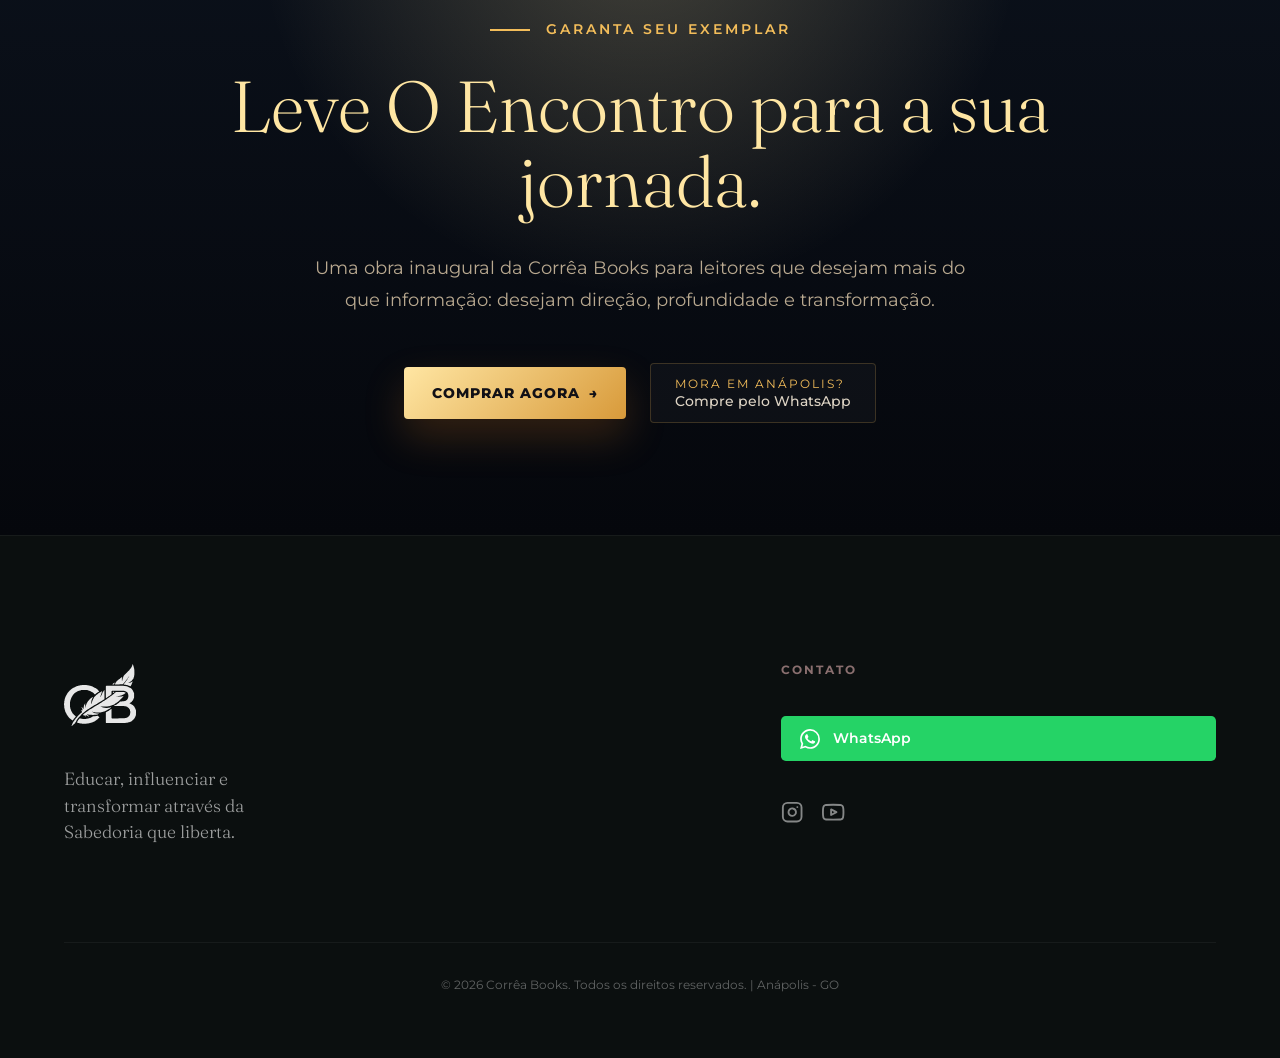
==== commit 7505fddb: "fix: frontend redesign" ====
--- a/o-encontro.html
+++ b/o-encontro.html
@@ -20,11 +20,9 @@
     </button>
 
     <ul class="menuItens">
-      <li><a href="index.html#valores">Valores</a></li>
-      <li><a href="index.html#diferencial">Diferencial</a></li>
-      <li><a href="index.html#biblioteca">Biblioteca</a></li>
-      <li><a href="index.html#autores">Autores</a></li>
       <li><a href="#sobre">O Livro</a></li>
+      <li><a href="#autor">Autor</a></li>
+      <li><a href="#comprar">Comprar</a></li>
     </ul>
   </nav>
 
@@ -41,7 +39,13 @@
         <p class="book-page-subtitle">Uma Jornada em Busca de Propósito</p>
         <p class="book-page-author">Por Matheus Corrêa</p>
         <p class="book-page-lead">Quando a cidade escurece e tudo parece ruir, uma porta se abre para quem ainda procura sentido.</p>
-        <a href="#comprar" class="book-primary-link">Garantir Meu Exemplar <span class="arrow">&rarr;</span></a>
+        <div class="book-hero-ctas">
+          <a href="https://mpago.la/1KEvQrN" target="_blank" class="book-primary-link">Garantir Meu Exemplar <span class="arrow">&rarr;</span></a>
+          <a href="https://wa.me/5512991481871?text=Olá!+Moro+em+Anápolis+e+tenho+interesse+no+livro+O+Encontro." target="_blank" class="book-secondary-link">
+            <strong>Mora em Anápolis?</strong>
+            <span>Compre pelo WhatsApp</span>
+          </a>
+        </div>
       </div>
     </section>
 
@@ -104,38 +108,30 @@
         <span class="editorial-label">Garanta seu Exemplar</span>
         <h2>Leve O Encontro para a sua jornada.</h2>
         <p>Uma obra inaugural da Corrêa Books para leitores que desejam mais do que informação: desejam direção, profundidade e transformação.</p>
-        <a href="#" class="book-primary-link">Comprar Agora <span class="arrow">&rarr;</span></a>
+        <div class="book-hero-ctas" style="justify-content: center; animation-delay: 0s;">
+          <a href="https://mpago.la/1KEvQrN" target="_blank" class="book-primary-link">Comprar Agora <span class="arrow">&rarr;</span></a>
+          <a href="https://wa.me/5512991481871?text=Olá!+Moro+em+Anápolis+e+tenho+interesse+no+livro+O+Encontro." target="_blank" class="book-secondary-link" style="text-align: left;">
+            <strong>Mora em Anápolis?</strong>
+            <span>Compre pelo WhatsApp</span>
+          </a>
+        </div>
       </div>
     </section>
   </main>
 
   <footer class="site-footer">
     <div class="footer-inner">
-      <!-- Bloco 1: Propósito -->
       <div class="footer-column footer-brand">
         <img src="assets/img/logo_verde (Traced).svg" alt="Corrêa Books Símbolo">
         <p>Educar, influenciar e transformar através da Sabedoria que liberta.</p>
       </div>
-
-      <!-- Bloco 2: Navegação Institucional -->
-      <div class="footer-column">
-        <span class="footer-column-title">Institucional</span>
-        <nav class="footer-nav">
-          <a href="index.html#valores">Valores</a>
-          <a href="index.html#diferencial">Diferencial</a>
-          <a href="index.html#biblioteca">Biblioteca</a>
-          <a href="index.html#autores">Autores</a>
-        </nav>
-      </div>
-
       <!-- Bloco 3: Contato -->
       <div class="footer-column">
         <span class="footer-column-title">Contato</span>
-        <a href="https://wa.me/5500000000000" target="_blank" class="whatsapp-cta">
+        <a href="https://wa.me/5512991481871" target="_blank" class="whatsapp-cta">
           <svg width="20" height="20" viewBox="0 0 24 24" fill="currentColor"><path d="M17.472 14.382c-.297-.149-1.758-.867-2.03-.967-.273-.099-.471-.148-.67.15-.197.297-.767.966-.94 1.164-.173.199-.347.223-.644.075-.297-.15-1.255-.463-2.39-1.475-.883-.788-1.48-1.761-1.653-2.059-.173-.297-.018-.458.13-.606.134-.133.298-.347.446-.52.149-.174.198-.298.298-.497.099-.198.05-.371-.025-.52-.075-.149-.669-1.612-.916-2.207-.242-.579-.487-.5-.669-.51-.173-.008-.371-.01-.57-.01-.198 0-.52.074-.792.372-.272.297-1.04 1.016-1.04 2.479 0 1.462 1.065 2.875 1.213 3.074.149.198 2.096 3.2 5.077 4.487.709.306 1.262.489 1.694.625.712.227 1.36.195 1.871.118.571-.085 1.758-.719 2.006-1.413.248-.694.248-1.289.173-1.413-.074-.124-.272-.198-.57-.347m-5.421 7.403h-.004a9.87 9.87 0 01-5.031-1.378l-.361-.214-3.741.982.998-3.648-.235-.374a9.86 9.86 0 01-1.51-5.26c.001-5.45 4.436-9.884 9.888-9.884 2.64 0 5.122 1.03 6.988 2.898a9.825 9.825 0 012.893 6.994c-.003 5.45-4.437 9.884-9.885 9.884m8.413-18.297A11.815 11.815 0 0012.05 0C5.495 0 .16 5.335.157 11.892c0 2.096.547 4.142 1.588 5.945L.057 24l6.305-1.654a11.882 11.882 0 005.683 1.448h.005c6.554 0 11.89-5.335 11.893-11.893a11.821 11.821 0 00-3.48-8.413z"/></svg>
           WhatsApp
         </a>
-        
         <div class="social-links">
           <a href="https://www.instagram.com/correabooks/" target="_blank" class="social-link" aria-label="Instagram">
             <svg width="20" height="20" viewBox="0 0 24 24" fill="none" stroke="currentColor" stroke-width="2" stroke-linecap="round" stroke-linejoin="round"><rect x="2" y="2" width="20" height="20" rx="5" ry="5"></rect><path d="M16 11.37A4 4 0 1 1 12.63 8 4 4 0 0 1 16 11.37z"></path><line x1="17.5" y1="6.5" x2="17.51" y2="6.5"></line></svg>
@@ -146,7 +142,6 @@
         </div>
       </div>
     </div>
-
     <div class="footer-bottom">
       <div class="footer-bottom-info">
         <p>&copy; 2026 Corrêa Books. Todos os direitos reservados. | Anápolis - GO</p>
--- a/style.css
+++ b/style.css
@@ -262,8 +262,8 @@
   color: #555;
 }
 
-/* Diferencial Section */
-.diferencial-section {
+/* manifesto Section */
+.manifesto-section {
   min-height: 100vh;
   background-color: #ffffff;
   display: flex;
@@ -652,7 +652,7 @@
   width: 100%;
   margin: 0 auto;
   display: grid;
-  grid-template-columns: 1fr 1fr 1fr;
+  grid-template-columns: 1.5fr 1fr;
   gap: 4rem;
   align-items: start;
 }
@@ -783,7 +783,7 @@
 
 @media (max-width: 992px) {
   .footer-inner {
-    grid-template-columns: 1fr 1.2fr;
+    grid-template-columns: 1.2fr 1fr;
     gap: 4rem 2rem;
   }
 }
@@ -1066,13 +1066,22 @@
   margin-bottom: 3rem;
 }
 
+.book-hero-ctas {
+  display: flex;
+  flex-wrap: wrap;
+  gap: 1.5rem;
+  align-items: center;
+  animation: bookTextEnter 0.82s ease both;
+  animation-delay: 1.44s;
+}
+
 .book-primary-link {
   display: inline-flex;
   align-items: center;
   gap: 0.6rem;
   color: #111016;
   background: linear-gradient(135deg, var(--book-light), var(--book-gold));
-  padding: 1rem 1.35rem;
+  padding: 1.15rem 1.75rem;
   border-radius: 0.25rem;
   text-decoration: none;
   text-transform: uppercase;
@@ -1080,6 +1089,46 @@
   font-size: 0.9rem;
   font-weight: 800;
   box-shadow: 0 18px 40px rgba(216, 124, 34, 0.22);
+  transition: all 0.3s ease;
+}
+
+.book-primary-link:hover {
+  transform: translateY(-3px);
+  box-shadow: 0 22px 50px rgba(216, 124, 34, 0.32);
+}
+
+.book-secondary-link {
+  display: inline-flex;
+  flex-direction: column;
+  justify-content: center;
+  padding: 0.85rem 1.5rem;
+  border: 1px solid var(--book-line);
+  border-radius: 0.25rem;
+  text-decoration: none;
+  color: var(--book-ivory);
+  transition: all 0.3s ease;
+  background: rgba(255, 255, 255, 0.03);
+}
+
+.book-secondary-link:hover {
+  background: rgba(243, 189, 90, 0.08);
+  border-color: var(--book-amber);
+  transform: translateY(-3px);
+}
+
+.book-secondary-link strong {
+  display: block;
+  font-size: 0.75rem;
+  text-transform: uppercase;
+  letter-spacing: 2px;
+  color: var(--book-amber);
+  margin-bottom: 0.25rem;
+}
+
+.book-secondary-link span {
+  font-size: 0.9rem;
+  font-weight: 500;
+  opacity: 0.9;
 }
 
 .book-story-section {
@@ -1337,7 +1386,7 @@
      Nós usamos position: sticky e overflow-y: visible para o scroll nativo funcionar solto.
      O segredo está no JavaScript (index.js), que calcula o tamanho de cada seção 
      e ajusta dinamicamente a propriedade "top" para que a seção só grude depois de lida por completo. */
-  .valueItem, .diferencial-section {
+  .valueItem, .manifesto-section {
     position: sticky;
     height: auto;
     min-height: calc(100dvh + var(--mobile-sticky-scroll-buffer));
@@ -1441,7 +1490,23 @@
     justify-content: flex-start;
   }
 
+  .book-page .book-menu.menu-open {
+    border-bottom-right-radius: 0;
+    border-bottom-left-radius: 0;
+  }
+
+  .book-page .book-menu .menuItens {
+    left: -1px;
+    right: -1px;
+    width: auto;
+    border-right: 1px solid rgba(243, 189, 90, 0.2);
+    border-bottom: 1px solid rgba(243, 189, 90, 0.2);
+    border-left: 1px solid rgba(243, 189, 90, 0.2);
+  }
+
   .book-page .book-menu .menuItens.active {
+    border-bottom-right-radius: 0.5rem;
+    border-bottom-left-radius: 0.5rem;
     box-shadow: 0 18px 28px rgba(0, 0, 0, 0.28);
   }
 
@@ -1564,8 +1629,8 @@
     padding-left: 1rem;
   }
 
-  /* Editorial / Diferencial Section Mobile */
-  .diferencial-section {
+  /* Editorial / manifesto Section Mobile */
+  .manifesto-section {
     padding: 6rem 1rem;
     justify-content: flex-start;
   }
@@ -1685,9 +1750,21 @@
     overflow-wrap: break-word;
   }
 
+  .book-hero-ctas {
+    flex-direction: column;
+    align-items: stretch;
+    gap: 1rem;
+  }
+
   .book-primary-link {
     width: 100%;
     justify-content: center;
+    text-align: center;
+  }
+
+  .book-secondary-link {
+    width: 100%;
+    align-items: center;
     text-align: center;
   }
 
@@ -1767,3 +1844,827 @@
   height: 100%;
   border: 0;
 }
+
+/* Modern home */
+.home-page {
+  --home-ink: #101216;
+  --home-paper: #fff8ea;
+  --home-mint: #a7ff6b;
+  --home-green: #22483b;
+  --home-coral: #ff5b4a;
+  --home-yellow: #ffd94a;
+  --home-blue: #2f6dff;
+  --home-line: rgba(16, 18, 22, 0.14);
+  background:
+    linear-gradient(90deg, rgba(16, 18, 22, 0.055) 1px, transparent 1px),
+    linear-gradient(180deg, #fffaf0 0%, #f8f1e2 44%, #101216 44%, #101216 100%);
+  background-size: 42px 42px, auto;
+  color: var(--home-ink);
+  font-family: Montserrat, sans-serif;
+}
+
+.home-page section[id] {
+  scroll-margin-top: 7rem;
+}
+
+.home-page .menu {
+  width: min(1120px, calc(100% - 2rem));
+  max-width: none;
+  left: 50%;
+  right: auto;
+  top: 1rem;
+  transform: translateX(-50%);
+  justify-content: space-between;
+  gap: 2rem;
+  padding: 0.85rem 1rem;
+  border: 1px solid rgba(16, 18, 22, 0.12);
+  border-radius: 0.5rem;
+  background: rgba(255, 250, 240, 0.86);
+  box-shadow: 0 18px 50px rgba(16, 18, 22, 0.12);
+  backdrop-filter: blur(18px);
+}
+
+.home-page .logo-link img {
+  width: 3.45rem;
+}
+
+.home-page .menuItens {
+  align-items: center;
+  gap: 0.35rem;
+  color: var(--home-ink);
+  font-size: 0.82rem;
+  font-weight: 800;
+  text-transform: uppercase;
+  letter-spacing: 0;
+}
+
+.home-page .menuItens > li {
+  margin: 0;
+}
+
+.home-page .menuItens a {
+  display: inline-flex;
+  align-items: center;
+  min-height: 40px;
+  padding: 0 0.8rem;
+  border-radius: 0.4rem;
+  transition: background-color 0.25s ease, color 0.25s ease;
+}
+
+.home-page .menuItens > li:hover,
+.home-page .menuItens > li.active {
+  transform: none;
+  color: var(--home-ink);
+}
+
+.home-page .menuItens > li:hover a,
+.home-page .menuItens > li.active a {
+  background: var(--home-mint);
+}
+
+.home-page .hero {
+  position: relative;
+  isolation: isolate;
+  max-width: none;
+  min-height: 100svh;
+  height: auto;
+  margin: 0;
+  padding: 7.15rem max(1.25rem, calc((100vw - 1180px) / 2)) 2.25rem;
+  border-radius: 0;
+  background:
+    linear-gradient(135deg, rgba(167, 255, 107, 0.82) 0 33%, rgba(255, 217, 74, 0.78) 33% 57%, rgba(255, 91, 74, 0.86) 57% 100%);
+  display: grid;
+  grid-template-columns: minmax(280px, 0.84fr) minmax(340px, 1.16fr);
+  gap: 2.4rem;
+  align-items: center;
+  overflow: hidden;
+}
+
+.home-page .hero::before {
+  content: '';
+  position: absolute;
+  inset: 0;
+  z-index: -2;
+  background:
+    linear-gradient(90deg, rgba(16, 18, 22, 0.12) 1px, transparent 1px),
+    linear-gradient(0deg, rgba(16, 18, 22, 0.12) 1px, transparent 1px);
+  background-size: 46px 46px;
+  mask-image: linear-gradient(180deg, rgba(0,0,0,0.72), transparent 86%);
+}
+
+.home-page .hero::after {
+  content: 'CORREA BOOKS';
+  position: absolute;
+  left: -0.3rem;
+  right: -0.3rem;
+  bottom: -0.88rem;
+  z-index: -1;
+  color: rgba(16, 18, 22, 0.08);
+  font-family: Fraunces, serif;
+  font-size: min(15vw, 12rem);
+  font-weight: 900;
+  line-height: 0.8;
+  white-space: nowrap;
+  text-align: center;
+}
+
+.hero-copy,
+.hero-stage,
+.home-page .section-heading,
+.manifesto-copy,
+.manifesto-board,
+.book-showcase,
+.author-showcase,
+.home-cta {
+  min-width: 0;
+}
+
+.hero-copy {
+  max-width: 640px;
+}
+
+.section-kicker {
+  display: inline-flex;
+  align-items: center;
+  gap: 0.9rem;
+  margin-bottom: 0.9rem;
+  color: var(--home-green);
+  font-size: 0.78rem;
+  font-weight: 900;
+  text-transform: uppercase;
+  letter-spacing: 0.08em;
+}
+
+.section-kicker::before {
+  content: '';
+  flex: 0 0 3.25rem;
+  width: 3.25rem;
+  height: 0.72rem;
+  border-radius: 999px;
+  background: linear-gradient(90deg, var(--home-coral) 0 68%, var(--home-yellow) 68% 100%);
+}
+
+.hero-copy h1 {
+  max-width: 11ch;
+  font-family: Fraunces, serif;
+  font-size: clamp(3.65rem, 6.15vw, 6.65rem);
+  line-height: 0.86;
+  font-weight: 900;
+  letter-spacing: 0;
+}
+
+.hero-copy p {
+  max-width: 31rem;
+  margin-top: 1rem;
+  font-size: 1.04rem;
+  line-height: 1.48;
+  font-weight: 650;
+}
+
+.hero-actions {
+  display: flex;
+  flex-wrap: wrap;
+  gap: 1rem;
+  margin-top: 1.25rem;
+}
+
+.primary-button,
+.ghost-button {
+  display: inline-flex;
+  align-items: center;
+  justify-content: center;
+  min-height: 3.05rem;
+  padding: 0 1.15rem;
+  border-radius: 0.5rem;
+  color: var(--home-paper);
+  background: var(--home-ink);
+  border: 2px solid var(--home-ink);
+  text-decoration: none;
+  text-transform: uppercase;
+  font-size: 0.82rem;
+  font-weight: 900;
+  letter-spacing: 0.02em;
+  box-shadow: 7px 7px 0 var(--home-mint);
+  transition: transform 0.25s ease, box-shadow 0.25s ease, background-color 0.25s ease, color 0.25s ease;
+}
+
+.primary-button:hover,
+.ghost-button:hover {
+  transform: translate(3px, 3px);
+  box-shadow: 3px 3px 0 var(--home-yellow);
+}
+
+.ghost-button {
+  color: var(--home-ink);
+  background: transparent;
+  box-shadow: 7px 7px 0 rgba(16, 18, 22, 0.18);
+}
+
+.hero-stage {
+  position: relative;
+  min-height: min(58vw, 540px);
+}
+
+.hero-family {
+  position: absolute;
+  inset: 5% 0 auto auto;
+  width: min(620px, 92%);
+  height: min(500px, 76%);
+  object-fit: cover;
+  border: 3px solid var(--home-ink);
+  border-radius: 0.5rem;
+  box-shadow: 18px 18px 0 rgba(16, 18, 22, 0.94);
+  transform: rotate(2deg);
+}
+
+.hero-book {
+  position: absolute;
+  left: 0;
+  bottom: 0;
+  width: min(250px, 38vw);
+  filter: drop-shadow(16px 24px 22px rgba(16, 18, 22, 0.38));
+  transform: rotate(-8deg);
+  animation: homeFloat 4.8s ease-in-out infinite;
+}
+
+.floating-tag {
+  position: absolute;
+  z-index: 3;
+  display: inline-flex;
+  align-items: center;
+  min-height: 2.65rem;
+  padding: 0 1rem;
+  border: 2px solid var(--home-ink);
+  border-radius: 999px;
+  background: var(--home-paper);
+  color: var(--home-ink);
+  font-size: 0.86rem;
+  font-weight: 900;
+  text-transform: uppercase;
+  box-shadow: 5px 5px 0 var(--home-ink);
+}
+
+.tag-one {
+  top: 8%;
+  left: 8%;
+  background: var(--home-mint);
+  transform: rotate(-8deg);
+}
+
+.tag-two {
+  top: 48%;
+  right: 0;
+  background: var(--home-yellow);
+  transform: rotate(6deg);
+}
+
+.tag-three {
+  bottom: 20%;
+  left: 38%;
+  background: #ffffff;
+  transform: rotate(3deg);
+}
+
+.home-page #valores.home-values {
+  min-height: 100svh;
+  padding: 7.5rem max(1.25rem, calc((100vw - 1180px) / 2)) 8rem;
+  background: var(--home-paper);
+}
+
+.home-page .section-heading {
+  max-width: 760px;
+  margin-bottom: 2rem;
+}
+
+.home-page .section-heading h2,
+.manifesto-copy h2,
+.home-cta h2 {
+  font-family: Fraunces, serif;
+  font-size: clamp(3rem, 6vw, 5.5rem);
+  line-height: 0.95;
+  font-weight: 900;
+  letter-spacing: 0;
+}
+
+.home-page .section-heading p {
+  margin-top: 1.2rem;
+  font-size: 1.08rem;
+  line-height: 1.75;
+  color: rgba(255, 255, 255, 0.72);
+}
+
+.values-grid {
+  display: grid;
+  grid-template-columns: repeat(3, minmax(0, 1fr));
+  gap: 1.75rem;
+  margin-top: 3.5rem;
+}
+
+.value-card {
+  min-height: 390px;
+  padding: 2rem;
+  border: 2px solid var(--home-ink);
+  border-radius: 0.5rem;
+  background: #ffffff;
+  box-shadow: 9px 9px 0 rgba(16, 18, 22, 0.92);
+  transition: transform 0.25s ease, box-shadow 0.25s ease;
+}
+
+.value-card:hover {
+  transform: translate(4px, 4px);
+  box-shadow: 4px 4px 0 rgba(16, 18, 22, 0.92);
+}
+
+.value-card.featured {
+  background: var(--home-mint);
+}
+
+.value-card span {
+  display: block;
+  color: var(--home-coral);
+  font-family: Fraunces, serif;
+  font-size: 4.4rem;
+  font-weight: 900;
+  line-height: 0.9;
+}
+
+.value-card h3 {
+  margin-top: 6.25rem;
+  font-family: Fraunces, serif;
+  font-size: clamp(2.5rem, 3vw, 3.4rem);
+  line-height: 0.95;
+  font-weight: 900;
+}
+
+.value-card:nth-child(3) h3 {
+  font-size: clamp(2.2rem, 2.55vw, 2.95rem);
+}
+
+.value-card p {
+  margin-top: 1.55rem;
+  color: rgba(16, 18, 22, 0.78);
+  font-size: 1rem;
+  line-height: 1.7;
+  font-weight: 600;
+}
+
+.home-page .home-manifesto {
+  position: relative;
+  top: auto !important;
+  z-index: 1;
+  min-height: 100svh;
+  display: grid;
+  grid-template-columns: minmax(280px, 0.9fr) minmax(300px, 1.1fr);
+  gap: 3rem;
+  align-items: center;
+  padding: 7rem max(1.25rem, calc((100vw - 1180px) / 2));
+  background: var(--home-green);
+  color: #fffaf0;
+  box-shadow: none;
+}
+
+.home-manifesto .section-kicker {
+  color: var(--home-mint);
+}
+
+.manifesto-copy .lead-text {
+  margin-top: 1.6rem;
+  color: #ffffff;
+  font-size: clamp(1.35rem, 2.4vw, 2rem);
+  line-height: 1.35;
+  font-weight: 800;
+}
+
+.manifesto-copy p:not(.lead-text) {
+  margin-top: 1.35rem;
+  max-width: 42rem;
+  color: rgba(255, 250, 240, 0.72);
+  font-size: 1.05rem;
+  line-height: 1.8;
+}
+
+.manifesto-board {
+  display: grid;
+  gap: 1rem;
+}
+
+.manifesto-board div {
+  display: grid;
+  grid-template-columns: 1fr auto;
+  gap: 1rem;
+  align-items: center;
+  padding: 1.35rem;
+  border: 2px solid rgba(255, 250, 240, 0.72);
+  border-radius: 0.5rem;
+  background: rgba(255, 250, 240, 0.08);
+  box-shadow: 8px 8px 0 rgba(0, 0, 0, 0.22);
+}
+
+.manifesto-board strong {
+  font-family: Fraunces, serif;
+  font-size: clamp(2.15rem, 4vw, 4rem);
+  line-height: 0.95;
+  font-weight: 900;
+}
+
+.manifesto-board span {
+  min-width: 8.5rem;
+  padding: 0.75rem 0.9rem;
+  border-radius: 999px;
+  background: var(--home-yellow);
+  color: var(--home-ink);
+  text-align: center;
+  text-transform: uppercase;
+  font-size: 0.8rem;
+  font-weight: 900;
+}
+
+.home-page .home-library {
+  position: relative;
+  z-index: 1;
+  min-height: 100svh;
+  padding: 7rem max(1.25rem, calc((100vw - 1180px) / 2));
+  background:
+    linear-gradient(180deg, rgba(47, 109, 255, 0.1), transparent 38%),
+    #fffaf0;
+  box-shadow: none;
+}
+
+.home-page .biblioteca-container {
+  max-width: none;
+}
+
+.book-showcase {
+  display: grid;
+  grid-template-columns: minmax(260px, 0.85fr) minmax(300px, 1fr);
+  gap: 4rem;
+  align-items: center;
+  margin-top: 1rem;
+}
+
+.home-page .book-visual {
+  position: relative;
+  justify-content: center;
+  max-width: none;
+}
+
+.home-page .book-visual::before {
+  content: '';
+  position: absolute;
+  inset: 12% 7% 6%;
+  border: 3px solid var(--home-ink);
+  border-radius: 0.5rem;
+  background: var(--home-coral);
+  transform: rotate(-4deg);
+}
+
+.home-page .book-visual img {
+  position: relative;
+  width: min(390px, 82vw);
+  max-width: none;
+  transform: rotate(4deg);
+  filter: drop-shadow(18px 24px 24px rgba(16, 18, 22, 0.24));
+}
+
+.home-page .book-visual:hover img {
+  transform: rotate(0deg) translateY(-0.35rem);
+}
+
+.home-page .book-details {
+  max-width: 580px;
+}
+
+.home-page .book-status {
+  display: inline-flex;
+  align-items: center;
+  align-self: flex-start;
+  min-height: 2.2rem;
+  padding: 0 0.8rem;
+  margin-bottom: 1.3rem;
+  border-radius: 999px;
+  background: var(--home-blue);
+  color: #ffffff;
+  font-size: 0.76rem;
+  letter-spacing: 0.05em;
+}
+
+.home-page .book-status::before {
+  display: none;
+}
+
+.home-page .book-title {
+  font-size: clamp(4rem, 8vw, 7.2rem);
+  line-height: 0.82;
+  color: var(--home-ink);
+}
+
+.home-page .book-subtitle {
+  margin-top: 1rem;
+  color: var(--home-green);
+  font-size: clamp(1.2rem, 2vw, 1.6rem);
+  font-weight: 800;
+}
+
+.home-page .book-author {
+  color: var(--home-coral);
+}
+
+.home-page .book-synopsis {
+  margin-bottom: 2rem;
+  padding-left: 1.25rem;
+  border-left: 5px solid var(--home-yellow);
+}
+
+.home-page .book-synopsis p {
+  color: rgba(16, 18, 22, 0.78);
+  font-weight: 600;
+}
+
+.home-page .home-authors {
+  position: relative;
+  z-index: 1;
+  min-height: 100svh;
+  padding: 7rem max(1.25rem, calc((100vw - 1180px) / 2));
+  background: var(--home-ink);
+  color: #fffaf0;
+  box-shadow: none;
+}
+
+.home-page .section-heading.light {
+  margin-inline: auto;
+  text-align: center;
+}
+
+.home-page .section-heading.light .section-kicker {
+  color: var(--home-mint);
+}
+
+.author-showcase {
+  display: grid;
+  grid-template-columns: minmax(260px, 0.82fr) minmax(300px, 1fr);
+  gap: 4rem;
+  align-items: center;
+  max-width: 1060px;
+  margin: 3rem auto 0;
+}
+
+.home-page .author-portrait {
+  position: relative;
+  justify-content: center;
+  max-width: none;
+}
+
+.home-page .author-portrait::before {
+  content: '';
+  position: absolute;
+  inset: 1.4rem -0.5rem -1.4rem 1.6rem;
+  border: 3px solid var(--home-mint);
+  border-radius: 0.5rem;
+}
+
+.home-page .author-portrait img {
+  position: relative;
+  width: min(420px, 100%);
+  max-width: none;
+  aspect-ratio: 4 / 5;
+  border: 3px solid #fffaf0;
+  border-radius: 0.5rem;
+  filter: saturate(1.12) contrast(1.03);
+}
+
+.home-page .author-name {
+  color: #ffffff;
+  font-size: clamp(3.2rem, 6vw, 5.7rem);
+  font-weight: 900;
+}
+
+.home-page .author-role {
+  color: var(--home-yellow);
+  font-weight: 900;
+}
+
+.home-page .author-text {
+  border-left: 5px solid var(--home-coral);
+}
+
+.home-page .author-text p {
+  color: rgba(255, 250, 240, 0.74);
+  font-weight: 500;
+}
+
+.home-page .author-text strong {
+  color: #ffffff;
+  font-weight: 900;
+}
+
+.home-cta {
+  display: grid;
+  justify-items: center;
+  text-align: center;
+  padding: 5.5rem 1.25rem;
+  background: var(--home-yellow);
+  color: var(--home-ink);
+}
+
+.home-cta h2 {
+  max-width: 780px;
+  margin-bottom: 2rem;
+}
+
+.home-page .site-footer {
+  z-index: 1;
+  padding-top: 5rem;
+  background: #07080a;
+}
+
+@keyframes homeFloat {
+  0%, 100% {
+    transform: rotate(-8deg) translateY(0);
+  }
+  50% {
+    transform: rotate(-5deg) translateY(-0.7rem);
+  }
+}
+
+@media (max-width: 980px) {
+  .home-page .hero,
+  .home-page .home-manifesto,
+  .book-showcase,
+  .author-showcase {
+    grid-template-columns: 1fr;
+  }
+
+  .home-page .hero {
+    gap: 2rem;
+    padding-top: 7.4rem;
+  }
+
+  .hero-copy h1 {
+    max-width: 10ch;
+  }
+
+  .hero-stage {
+    min-height: 520px;
+  }
+
+  .values-grid {
+    grid-template-columns: 1fr;
+  }
+
+  .value-card {
+    min-height: 300px;
+  }
+
+  .value-card h3 {
+    margin-top: 3.5rem;
+  }
+}
+
+@media (max-width: 768px) {
+  .home-page .menu {
+    width: auto;
+    left: 1rem;
+    right: 1rem;
+    transform: none;
+    justify-content: flex-start;
+  }
+
+  .home-page .menu.menu-open {
+    border-bottom-right-radius: 0;
+    border-bottom-left-radius: 0;
+  }
+
+  .home-page .hamburger {
+    display: block;
+  }
+
+  .home-page .menuItens {
+    background: rgba(255, 250, 240, 0.98);
+    left: -1px;
+    right: -1px;
+    width: auto;
+    border-right: 1px solid rgba(16, 18, 22, 0.12);
+    border-bottom: 1px solid rgba(16, 18, 22, 0.12);
+    border-left: 1px solid rgba(16, 18, 22, 0.12);
+  }
+
+  .home-page .menuItens.active {
+    max-height: 360px;
+    border-bottom-right-radius: 0.5rem;
+    border-bottom-left-radius: 0.5rem;
+  }
+
+  .home-page .menuItens a {
+    min-height: 36px;
+  }
+
+  .home-page .hero {
+    min-height: auto;
+    padding: 7rem 1rem 3rem;
+  }
+
+  .hero-copy h1 {
+    font-size: clamp(3.55rem, 18vw, 5.2rem);
+  }
+
+  .hero-copy p {
+    font-size: 1.02rem;
+  }
+
+  .hero-actions,
+  .home-page .primary-button,
+  .home-page .ghost-button {
+    width: 100%;
+  }
+
+  .hero-stage {
+    min-height: 430px;
+  }
+
+  .hero-family {
+    inset: 1rem 0 auto auto;
+    width: 88%;
+    height: 330px;
+  }
+
+  .hero-book {
+    width: min(205px, 48vw);
+  }
+
+  .floating-tag {
+    min-height: 2.25rem;
+    padding: 0 0.75rem;
+    font-size: 0.74rem;
+    box-shadow: 4px 4px 0 var(--home-ink);
+  }
+
+  .tag-two {
+    right: 0.4rem;
+  }
+
+  .tag-three {
+    left: 25%;
+    bottom: 18%;
+  }
+
+  .home-page #valores.home-values,
+  .home-page .home-manifesto,
+  .home-page .home-library,
+  .home-page .home-authors {
+    padding: 4.5rem 1.25rem;
+  }
+
+  .home-page .section-heading h2,
+  .manifesto-copy h2,
+  .home-cta h2 {
+    font-size: clamp(2.65rem, 14vw, 4rem);
+  }
+
+  .value-card {
+    padding: 1.5rem;
+  }
+
+  .value-card h3 {
+    font-size: 2.75rem;
+  }
+
+  .manifesto-board div {
+    grid-template-columns: 1fr;
+  }
+
+  .manifesto-board span {
+    justify-self: start;
+  }
+
+  .book-showcase,
+  .author-showcase {
+    gap: 2.5rem;
+  }
+
+  .home-page .book-details,
+  .home-page .author-bio {
+    padding: 0;
+  }
+
+  .home-page .book-title {
+    font-size: clamp(3.4rem, 17vw, 5rem);
+  }
+
+  .home-page .book-visual img {
+    width: min(285px, 76vw);
+  }
+
+  .home-page .author-name {
+    font-size: clamp(3rem, 14vw, 4.4rem);
+  }
+
+  .home-cta {
+    padding: 4rem 1rem;
+  }
+}
+
+@media (prefers-reduced-motion: reduce) {
+  .hero-book {
+    animation: none;
+  }
+}
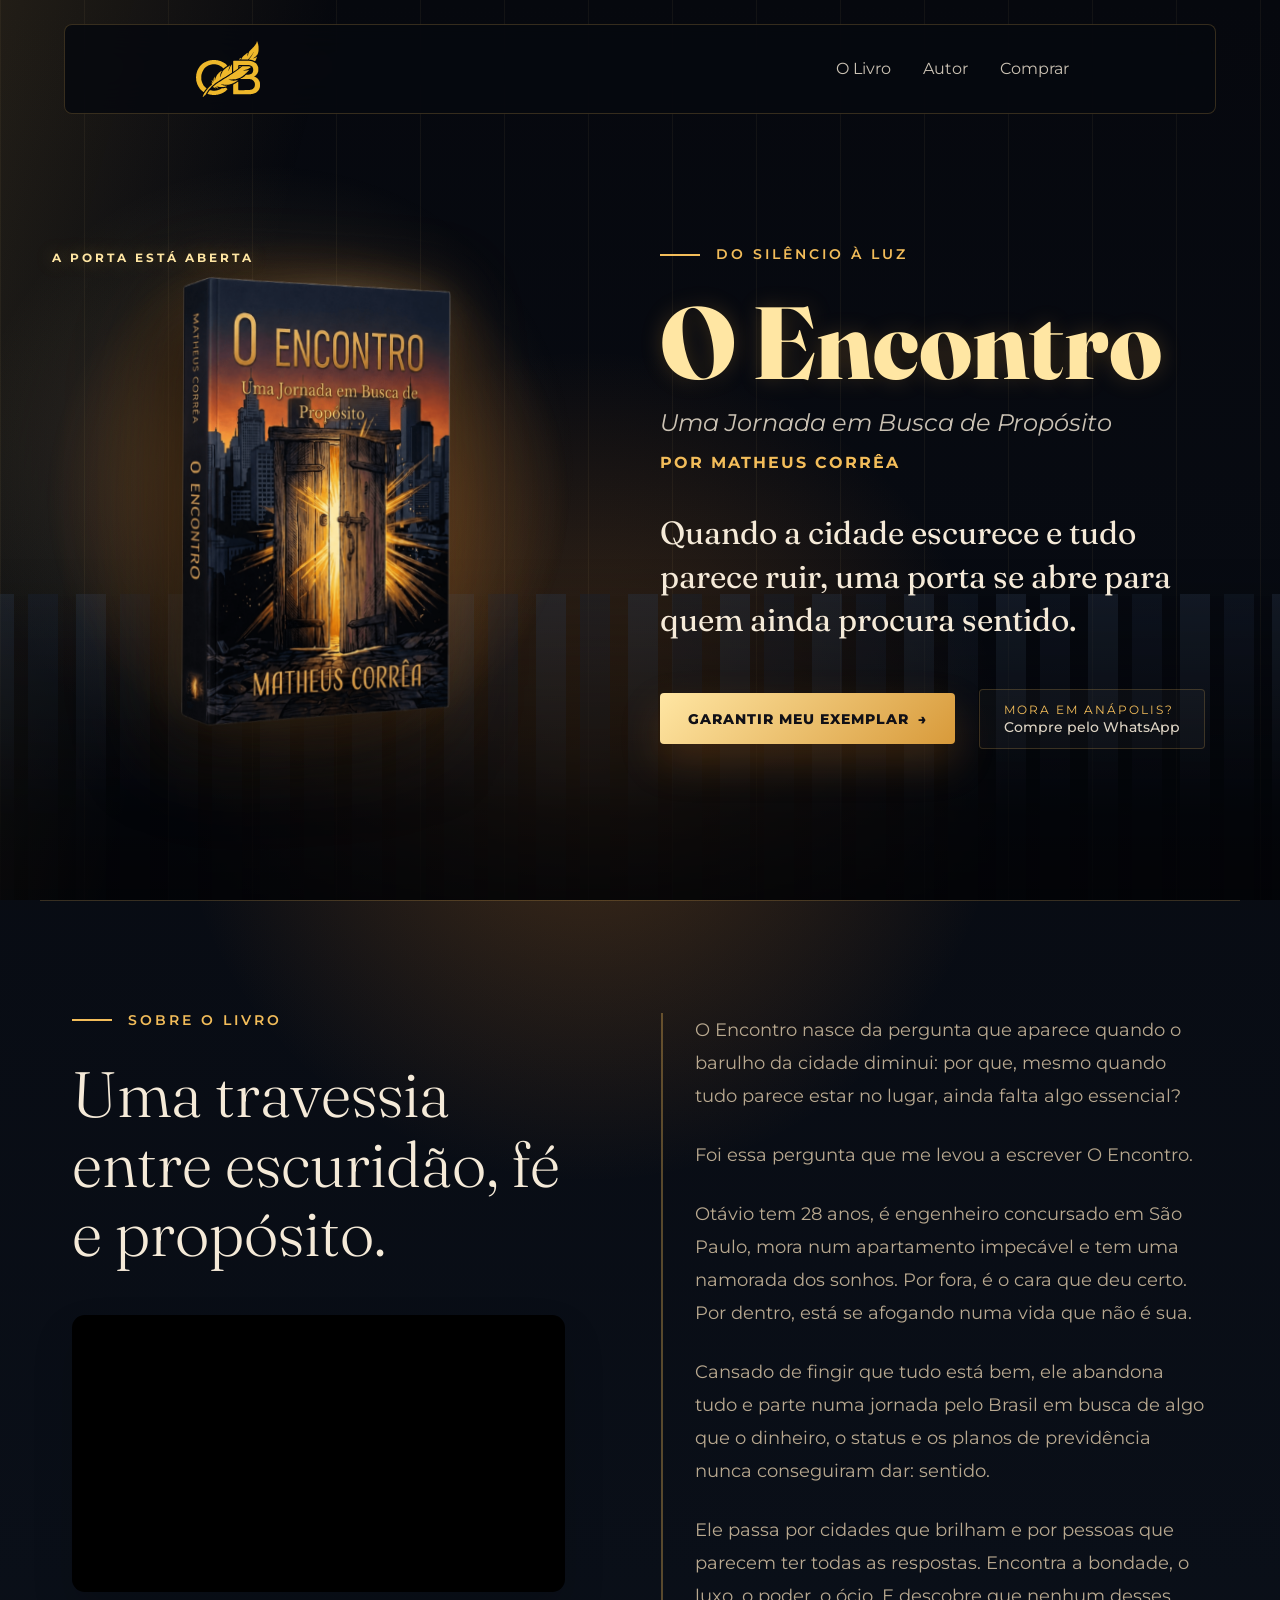
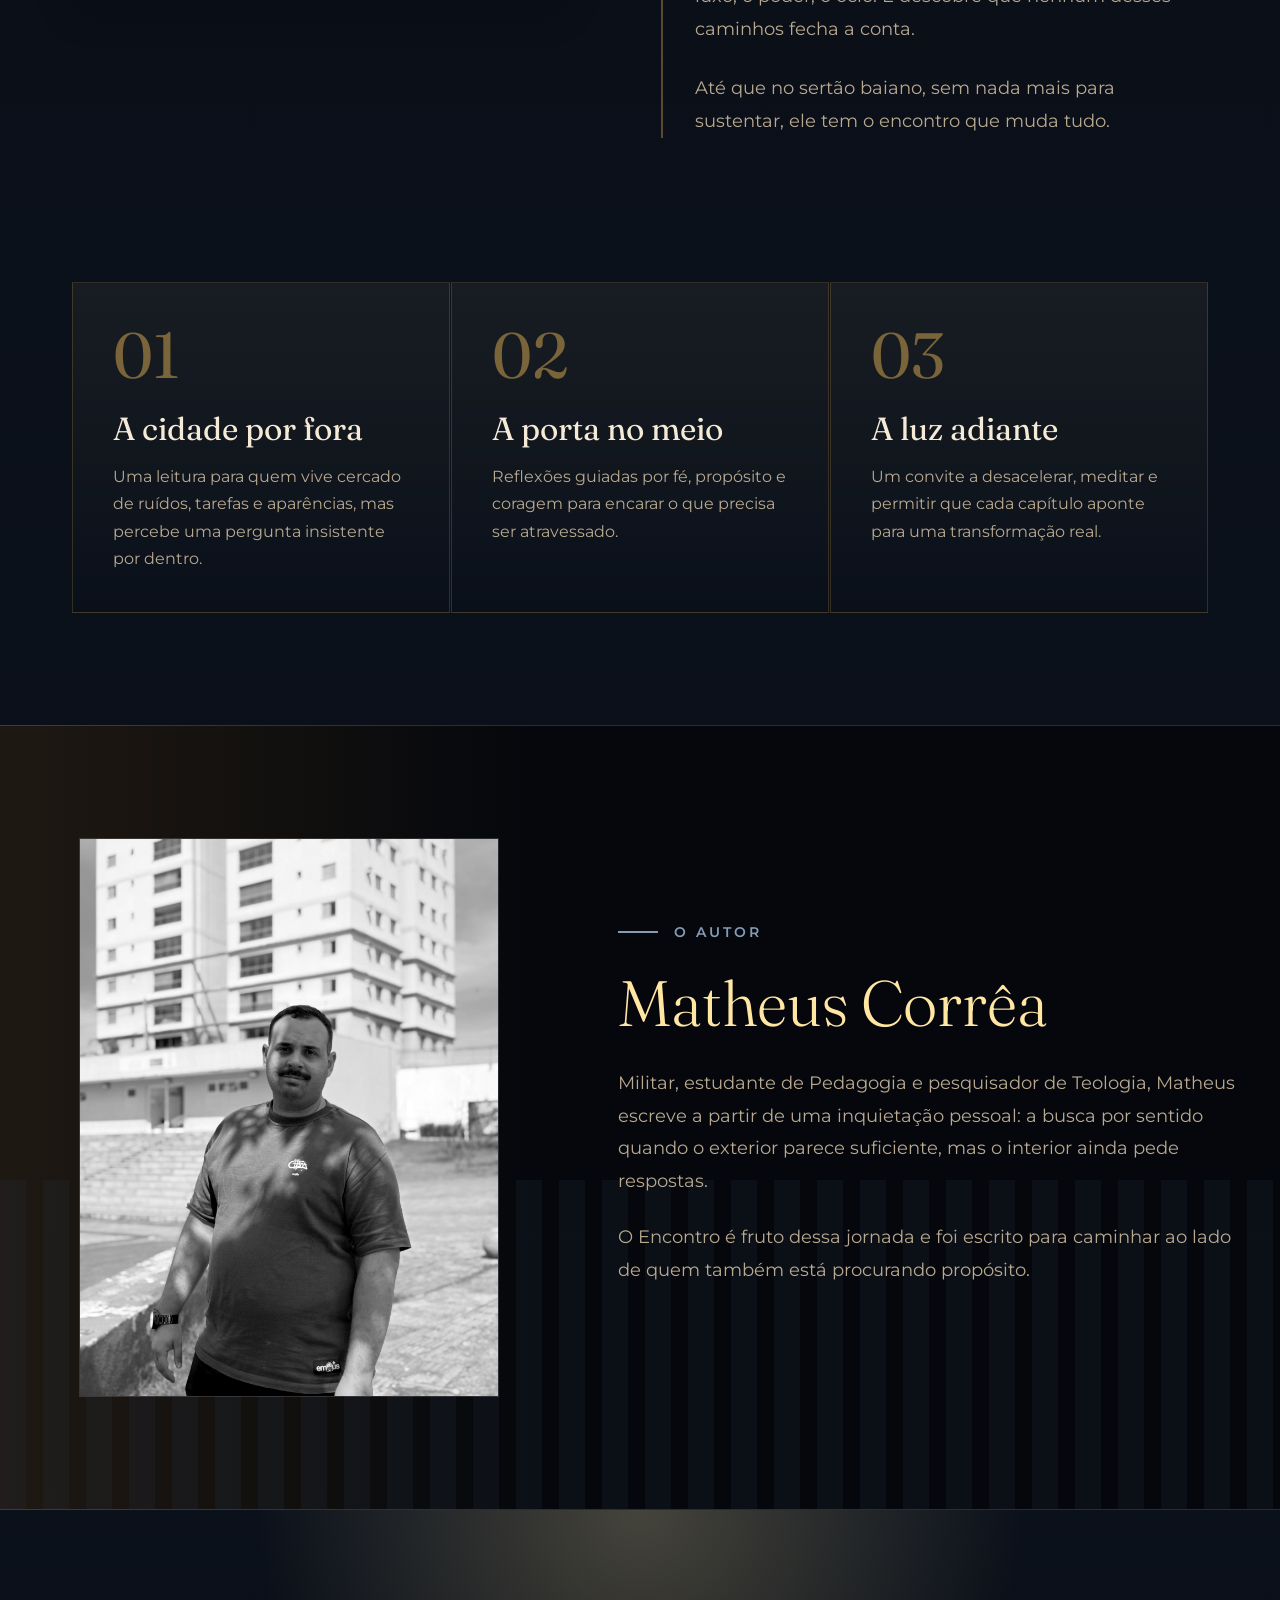
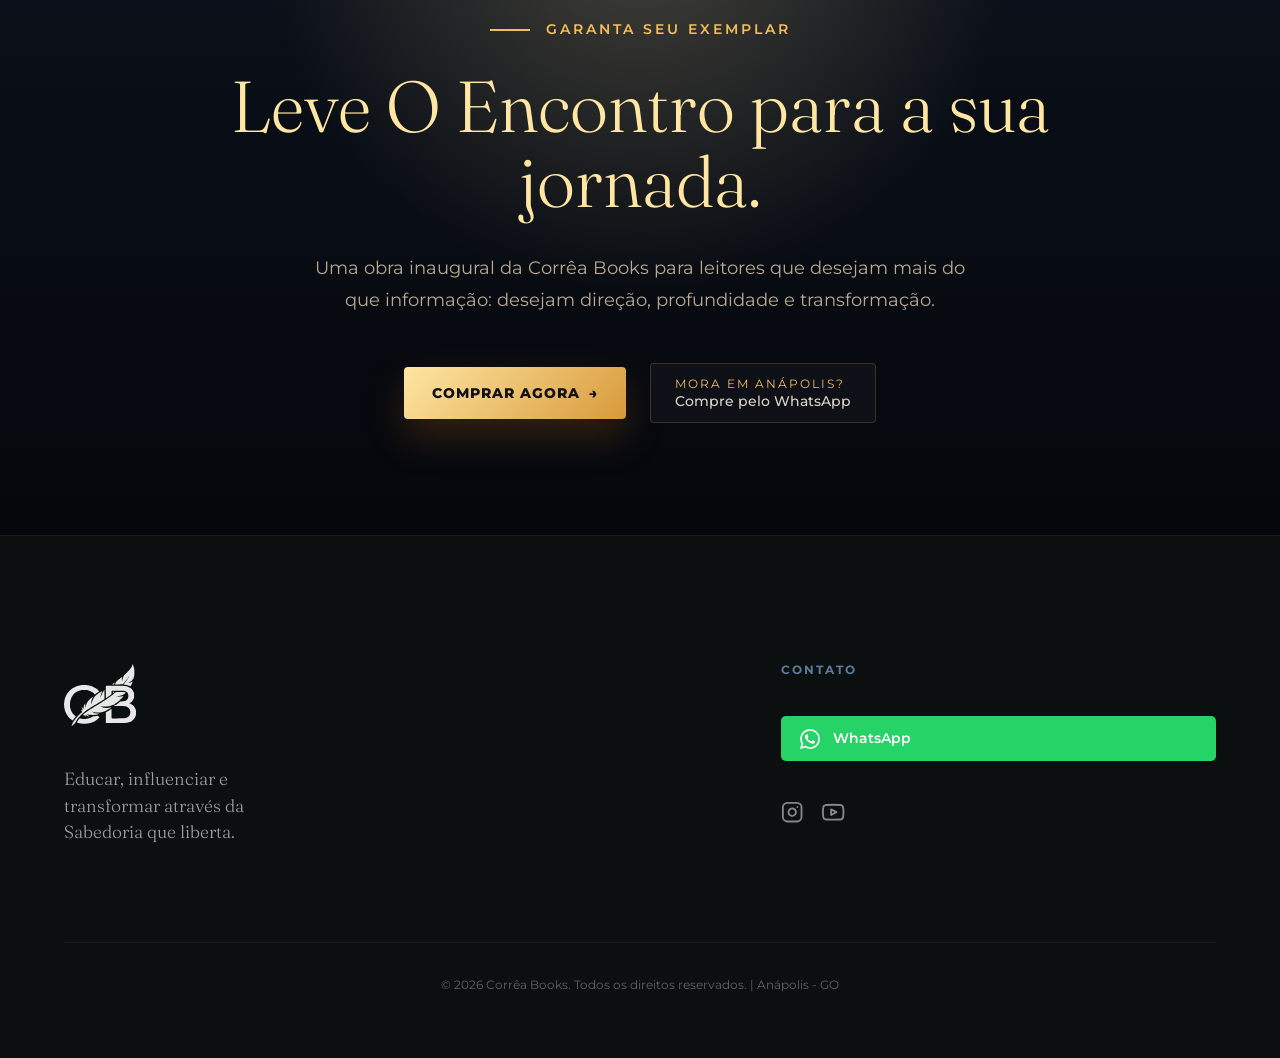
==== commit 7a24f9c0: "fix" ====
--- a/o-encontro.html
+++ b/o-encontro.html
@@ -3,8 +3,77 @@
 <head>
   <meta charset="UTF-8">
   <meta name="viewport" content="width=device-width, initial-scale=1.0">
+  <meta name="description" content="Conheça O Encontro, livro de Matheus Corrêa sobre fé, propósito e a busca por sentido quando a vida parece não fechar a conta.">
+  <meta name="robots" content="index, follow, max-image-preview:large">
+  <meta name="author" content="Matheus Corrêa">
+  <meta name="theme-color" content="#0b111b">
+  <link rel="canonical" href="https://correabooks.com.br/o-encontro.html">
+  <link rel="preconnect" href="https://fonts.googleapis.com">
+  <link rel="preconnect" href="https://fonts.gstatic.com" crossorigin>
   <link rel="shortcut icon" href="assets/img/logo_verde.ico" type="image/x-icon">
-  <link rel="stylesheet" href="style.css">
+  <link rel="stylesheet" href="style.css?v=1.4">
+  <meta property="og:type" content="book">
+  <meta property="og:locale" content="pt_BR">
+  <meta property="og:site_name" content="Corrêa Books">
+  <meta property="og:title" content="O Encontro | Uma Jornada em Busca de Propósito">
+  <meta property="og:description" content="Um livro de Matheus Corrêa sobre fé, propósito e a busca por sentido quando tudo parece dar certo por fora.">
+  <meta property="og:url" content="https://correabooks.com.br/o-encontro.html">
+  <meta property="og:image" content="https://correabooks.com.br/assets/img/capa.png">
+  <meta property="og:image:alt" content="Capa do livro O Encontro, de Matheus Corrêa">
+  <meta name="twitter:card" content="summary_large_image">
+  <meta name="twitter:title" content="O Encontro | Uma Jornada em Busca de Propósito">
+  <meta name="twitter:description" content="Um livro de Matheus Corrêa sobre fé, propósito e a busca por sentido quando tudo parece dar certo por fora.">
+  <meta name="twitter:image" content="https://correabooks.com.br/assets/img/capa.png">
+  <script type="application/ld+json">
+    {
+      "@context": "https://schema.org",
+      "@graph": [
+        {
+          "@type": "Book",
+          "@id": "https://correabooks.com.br/o-encontro.html#book",
+          "name": "O Encontro",
+          "alternateName": "O Encontro: Uma Jornada em Busca de Propósito",
+          "url": "https://correabooks.com.br/o-encontro.html",
+          "image": "https://correabooks.com.br/assets/img/capa.png",
+          "description": "Uma jornada sobre fé, propósito e a busca por sentido quando tudo parece dar certo por fora, mas o interior ainda pede respostas.",
+          "inLanguage": "pt-BR",
+          "author": {
+            "@type": "Person",
+            "name": "Matheus Corrêa"
+          },
+          "publisher": {
+            "@type": "Organization",
+            "name": "Corrêa Books",
+            "url": "https://correabooks.com.br/",
+            "logo": "https://correabooks.com.br/assets/img/logo_verde.png"
+          },
+          "offers": {
+            "@type": "Offer",
+            "url": "https://mpago.la/1KEvQrN",
+            "availability": "https://schema.org/InStock"
+          }
+        },
+        {
+          "@type": "BreadcrumbList",
+          "@id": "https://correabooks.com.br/o-encontro.html#breadcrumb",
+          "itemListElement": [
+            {
+              "@type": "ListItem",
+              "position": 1,
+              "name": "Corrêa Books",
+              "item": "https://correabooks.com.br/"
+            },
+            {
+              "@type": "ListItem",
+              "position": 2,
+              "name": "O Encontro",
+              "item": "https://correabooks.com.br/o-encontro.html"
+            }
+          ]
+        }
+      ]
+    }
+  </script>
   <title>O Encontro | Corrêa Books</title>
 </head>
 <body class="book-page">
@@ -40,8 +109,8 @@
         <p class="book-page-author">Por Matheus Corrêa</p>
         <p class="book-page-lead">Quando a cidade escurece e tudo parece ruir, uma porta se abre para quem ainda procura sentido.</p>
         <div class="book-hero-ctas">
-          <a href="https://mpago.la/1KEvQrN" target="_blank" class="book-primary-link">Garantir Meu Exemplar <span class="arrow">&rarr;</span></a>
-          <a href="https://wa.me/5512991481871?text=Olá!+Moro+em+Anápolis+e+tenho+interesse+no+livro+O+Encontro." target="_blank" class="book-secondary-link">
+          <a href="https://mpago.la/1KEvQrN" target="_blank" rel="noopener noreferrer" class="book-primary-link">Garantir Meu Exemplar <span class="arrow">&rarr;</span></a>
+          <a href="https://wa.me/5512991481871?text=Olá!+Moro+em+Anápolis+e+tenho+interesse+no+livro+O+Encontro." target="_blank" rel="noopener noreferrer" class="book-secondary-link">
             <strong>Mora em Anápolis?</strong>
             <span>Compre pelo WhatsApp</span>
           </a>
@@ -109,8 +178,8 @@
         <h2>Leve O Encontro para a sua jornada.</h2>
         <p>Uma obra inaugural da Corrêa Books para leitores que desejam mais do que informação: desejam direção, profundidade e transformação.</p>
         <div class="book-hero-ctas" style="justify-content: center; animation-delay: 0s;">
-          <a href="https://mpago.la/1KEvQrN" target="_blank" class="book-primary-link">Comprar Agora <span class="arrow">&rarr;</span></a>
-          <a href="https://wa.me/5512991481871?text=Olá!+Moro+em+Anápolis+e+tenho+interesse+no+livro+O+Encontro." target="_blank" class="book-secondary-link" style="text-align: left;">
+          <a href="https://mpago.la/1KEvQrN" target="_blank" rel="noopener noreferrer" class="book-primary-link">Comprar Agora <span class="arrow">&rarr;</span></a>
+          <a href="https://wa.me/5512991481871?text=Olá!+Moro+em+Anápolis+e+tenho+interesse+no+livro+O+Encontro." target="_blank" rel="noopener noreferrer" class="book-secondary-link" style="text-align: left;">
             <strong>Mora em Anápolis?</strong>
             <span>Compre pelo WhatsApp</span>
           </a>
@@ -128,15 +197,15 @@
       <!-- Bloco 3: Contato -->
       <div class="footer-column">
         <span class="footer-column-title">Contato</span>
-        <a href="https://wa.me/5512991481871" target="_blank" class="whatsapp-cta">
+        <a href="https://wa.me/5512991481871" target="_blank" rel="noopener noreferrer" class="whatsapp-cta">
           <svg width="20" height="20" viewBox="0 0 24 24" fill="currentColor"><path d="M17.472 14.382c-.297-.149-1.758-.867-2.03-.967-.273-.099-.471-.148-.67.15-.197.297-.767.966-.94 1.164-.173.199-.347.223-.644.075-.297-.15-1.255-.463-2.39-1.475-.883-.788-1.48-1.761-1.653-2.059-.173-.297-.018-.458.13-.606.134-.133.298-.347.446-.52.149-.174.198-.298.298-.497.099-.198.05-.371-.025-.52-.075-.149-.669-1.612-.916-2.207-.242-.579-.487-.5-.669-.51-.173-.008-.371-.01-.57-.01-.198 0-.52.074-.792.372-.272.297-1.04 1.016-1.04 2.479 0 1.462 1.065 2.875 1.213 3.074.149.198 2.096 3.2 5.077 4.487.709.306 1.262.489 1.694.625.712.227 1.36.195 1.871.118.571-.085 1.758-.719 2.006-1.413.248-.694.248-1.289.173-1.413-.074-.124-.272-.198-.57-.347m-5.421 7.403h-.004a9.87 9.87 0 01-5.031-1.378l-.361-.214-3.741.982.998-3.648-.235-.374a9.86 9.86 0 01-1.51-5.26c.001-5.45 4.436-9.884 9.888-9.884 2.64 0 5.122 1.03 6.988 2.898a9.825 9.825 0 012.893 6.994c-.003 5.45-4.437 9.884-9.885 9.884m8.413-18.297A11.815 11.815 0 0012.05 0C5.495 0 .16 5.335.157 11.892c0 2.096.547 4.142 1.588 5.945L.057 24l6.305-1.654a11.882 11.882 0 005.683 1.448h.005c6.554 0 11.89-5.335 11.893-11.893a11.821 11.821 0 00-3.48-8.413z"/></svg>
           WhatsApp
         </a>
         <div class="social-links">
-          <a href="https://www.instagram.com/correabooks/" target="_blank" class="social-link" aria-label="Instagram">
+          <a href="https://www.instagram.com/correabooks/" target="_blank" rel="noopener noreferrer" class="social-link" aria-label="Instagram">
             <svg width="20" height="20" viewBox="0 0 24 24" fill="none" stroke="currentColor" stroke-width="2" stroke-linecap="round" stroke-linejoin="round"><rect x="2" y="2" width="20" height="20" rx="5" ry="5"></rect><path d="M16 11.37A4 4 0 1 1 12.63 8 4 4 0 0 1 16 11.37z"></path><line x1="17.5" y1="6.5" x2="17.51" y2="6.5"></line></svg>
           </a>
-          <a href="https://youtube.com" target="_blank" class="social-link" aria-label="YouTube">
+          <a href="https://www.youtube.com/@mundodecorrea" target="_blank" rel="noopener noreferrer" class="social-link" aria-label="YouTube">
             <svg width="20" height="20" viewBox="0 0 24 24" fill="none" stroke="currentColor" stroke-width="2" stroke-linecap="round" stroke-linejoin="round"><path d="M22.54 6.42a2.78 2.78 0 0 0-1.94-2C18.88 4 12 4 12 4s-6.88 0-8.6.42a2.78 2.78 0 0 0-1.94 2C1 8.14 1 12 1 12s0 3.86.46 5.58a2.78 2.78 0 0 0 1.94 2c1.72.42 8.6.42 8.6.42s6.88 0 8.6-.42a2.78 2.78 0 0 0 1.94-2C23 15.86 23 12 23 12s0-3.86-.46-5.58z"></path><polygon points="9.75 15.02 15.5 12 9.75 8.98 9.75 15.02"></polygon></svg>
           </a>
         </div>
--- a/style.css
+++ b/style.css
@@ -232,7 +232,7 @@
   font-family: Fraunces, serif;
   font-size: 25rem;
   font-weight: 200;
-  color: rgba(138, 111, 111, 0.15); /* Increased opacity to make it more visible */
+  color: rgba(92, 122, 156, 0.15); /* Increased opacity to make it more visible */
   line-height: 1;
   user-select: none;
 }
@@ -297,7 +297,7 @@
   font-size: 0.9rem;
   text-transform: uppercase;
   letter-spacing: 3px;
-  color: #8a6f6f;
+  color: #5c7a9c;
   font-weight: 600;
   margin-bottom: 2rem;
   display: flex;
@@ -309,7 +309,7 @@
   content: '';
   width: 40px;
   height: 2px;
-  background-color: #8a6f6f;
+  background-color: #5c7a9c;
 }
 
 .editorial-title h2 {
@@ -423,7 +423,7 @@
   font-size: 0.85rem;
   text-transform: uppercase;
   letter-spacing: 2px;
-  color: #8a6f6f;
+  color: #5c7a9c;
   font-weight: 600;
   margin-bottom: 1.5rem;
   position: relative;
@@ -438,7 +438,7 @@
   transform: translateY(-50%);
   width: 15px;
   height: 1px;
-  background-color: #8a6f6f;
+  background-color: #5c7a9c;
 }
 
 .book-title {
@@ -461,7 +461,7 @@
 .book-author {
   font-family: Montserrat, sans-serif;
   font-size: 1.1rem;
-  color: #8a6f6f;
+  color: #5c7a9c;
   font-weight: 600;
   text-transform: uppercase;
   letter-spacing: 1px;
@@ -505,8 +505,8 @@
 }
 
 .editorial-link:hover {
-  color: #8a6f6f;
-  border-color: #8a6f6f;
+  color: #5c7a9c;
+  border-color: #5c7a9c;
 }
 
 .editorial-link:hover .arrow {
@@ -538,11 +538,11 @@
 }
 
 .editorial-label.light {
-  color: #a38d8d;
+  color: #849cb6;
 }
 
 .editorial-label.light::before {
-  background-color: #a38d8d;
+  background-color: #849cb6;
 }
 
 .autores-header h2 {
@@ -562,7 +562,7 @@
 }
 
 .autores-header p strong {
-  color: #a38d8d;
+  color: #849cb6;
   font-weight: 500;
 }
 
@@ -614,7 +614,7 @@
 .author-role {
   font-family: Montserrat, sans-serif;
   font-size: 1.1rem;
-  color: #a38d8d;
+  color: #849cb6;
   text-transform: uppercase;
   letter-spacing: 2px;
   margin-bottom: 3rem;
@@ -684,7 +684,7 @@
   font-size: 0.75rem;
   text-transform: uppercase;
   letter-spacing: 2px;
-  color: #8a6f6f;
+  color: #5c7a9c;
   font-weight: 700;
   margin-bottom: 0.5rem;
 }
@@ -1849,10 +1849,10 @@
 .home-page {
   --home-ink: #101216;
   --home-paper: #fff8ea;
-  --home-mint: #a7ff6b;
-  --home-green: #22483b;
-  --home-coral: #ff5b4a;
-  --home-yellow: #ffd94a;
+  --home-mint: #ffebd6;
+  --home-green: #0c101d;
+  --home-coral: #2f6dff;
+  --home-yellow: #ff9e7d;
   --home-blue: #2f6dff;
   --home-line: rgba(16, 18, 22, 0.14);
   background:
@@ -1932,7 +1932,7 @@
   padding: 7.15rem max(1.25rem, calc((100vw - 1180px) / 2)) 2.25rem;
   border-radius: 0;
   background:
-    linear-gradient(135deg, rgba(167, 255, 107, 0.82) 0 33%, rgba(255, 217, 74, 0.78) 33% 57%, rgba(255, 91, 74, 0.86) 57% 100%);
+    linear-gradient(135deg, rgba(255, 235, 214, 0.82) 0 33%, rgba(255, 158, 125, 0.78) 33% 57%, rgba(47, 109, 255, 0.86) 57% 100%);
   display: grid;
   grid-template-columns: minmax(280px, 0.84fr) minmax(340px, 1.16fr);
   gap: 2.4rem;
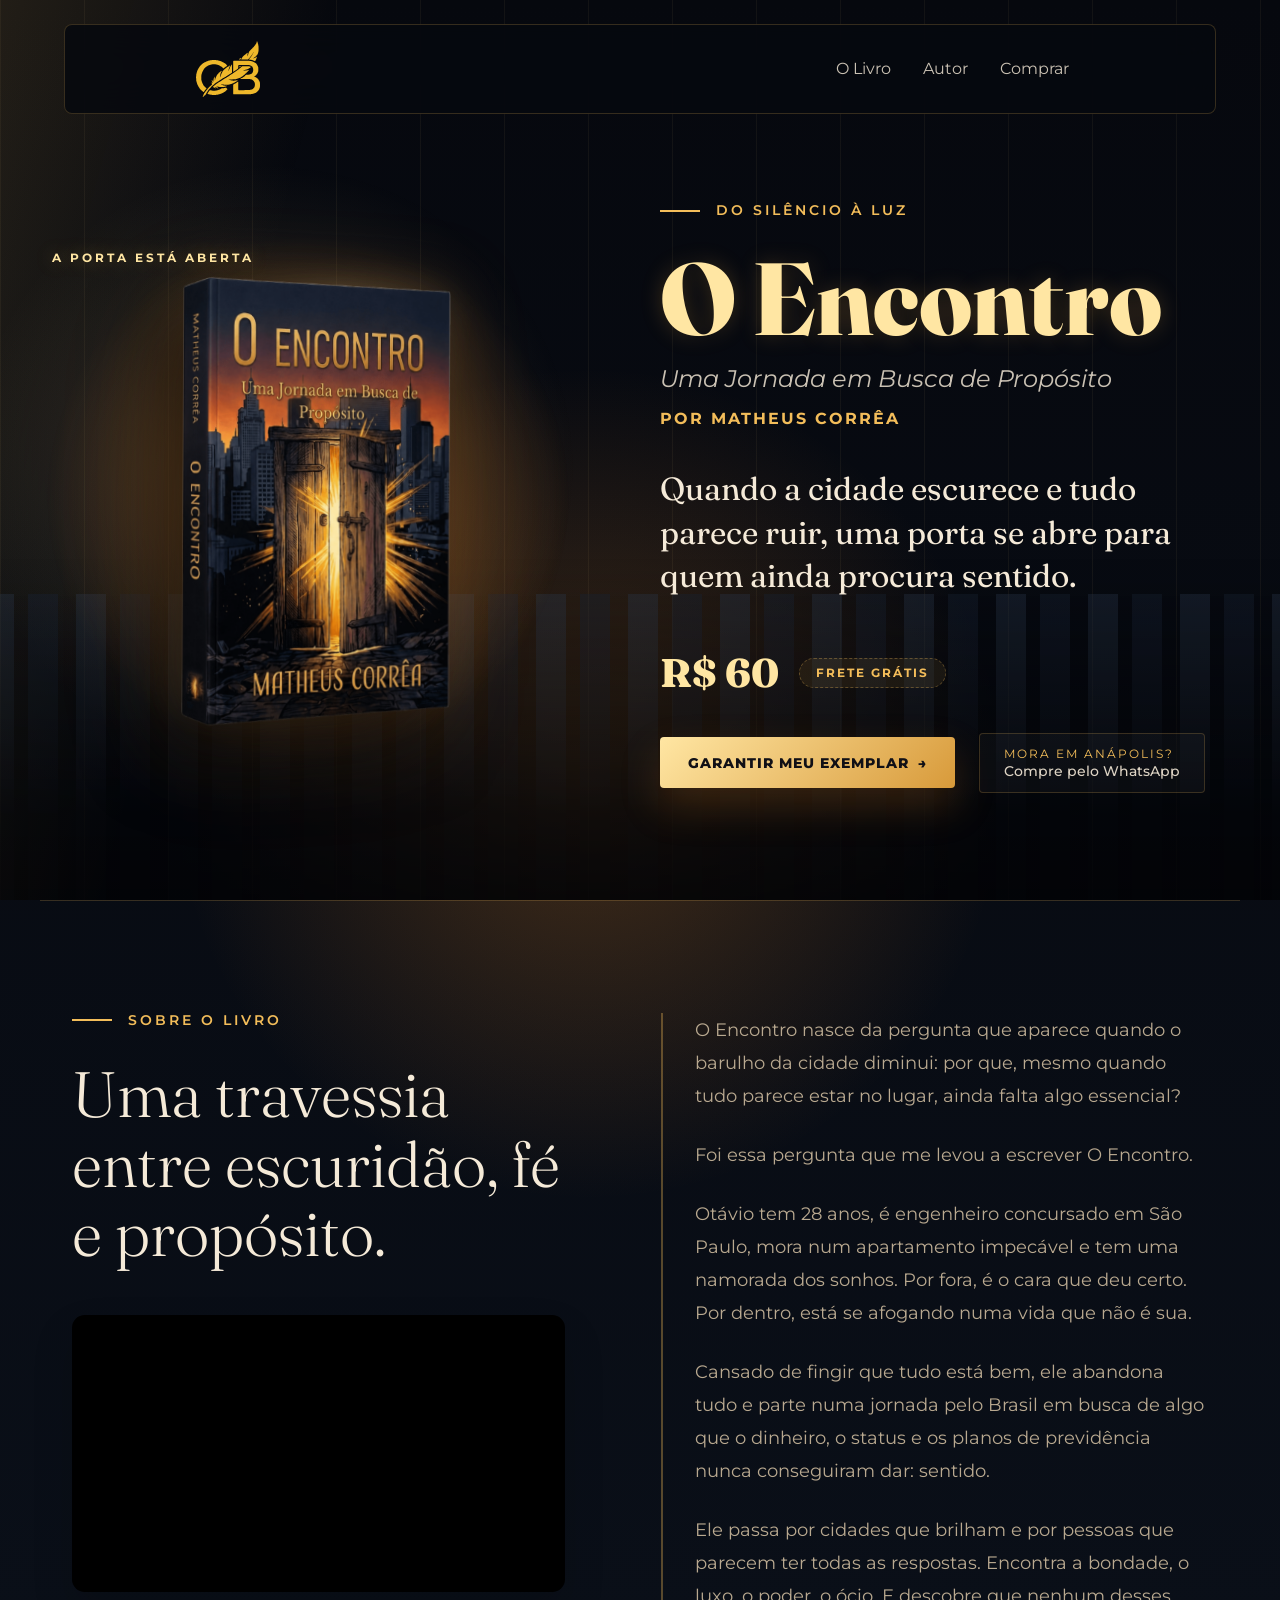
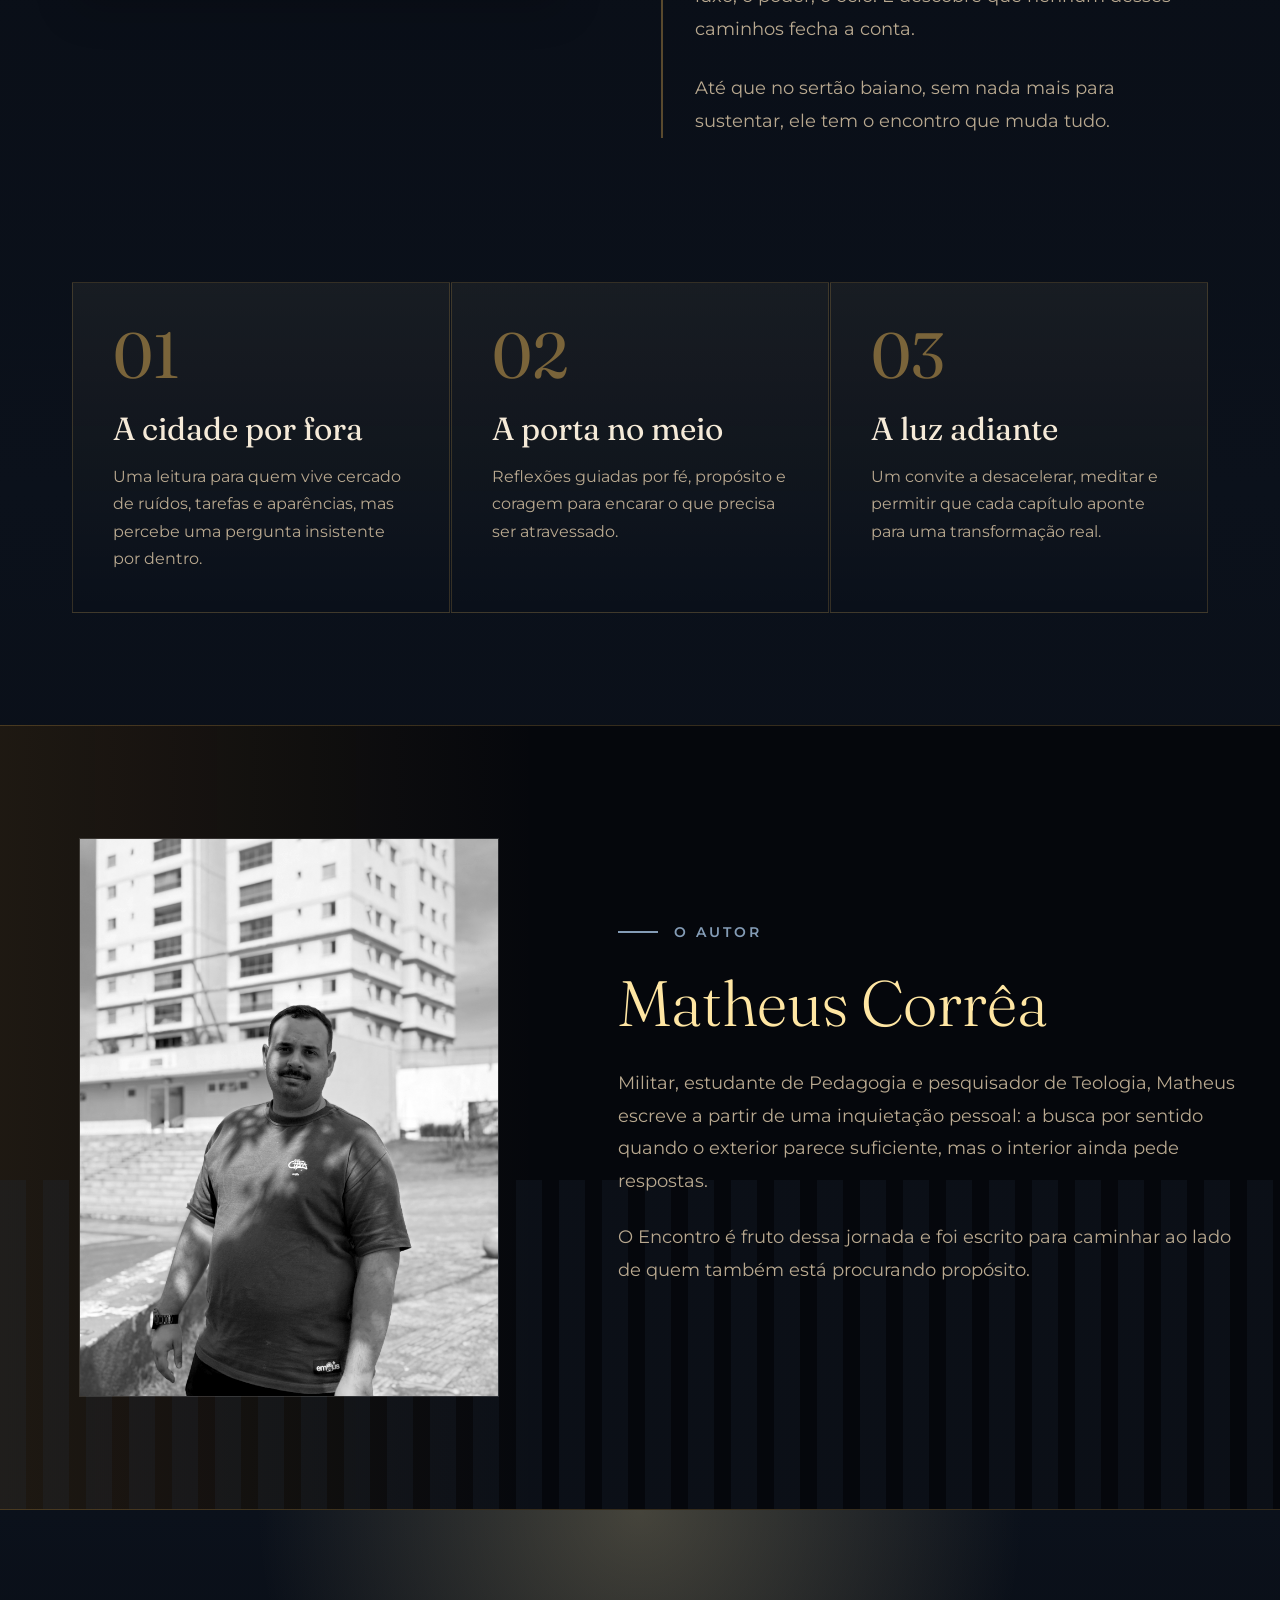
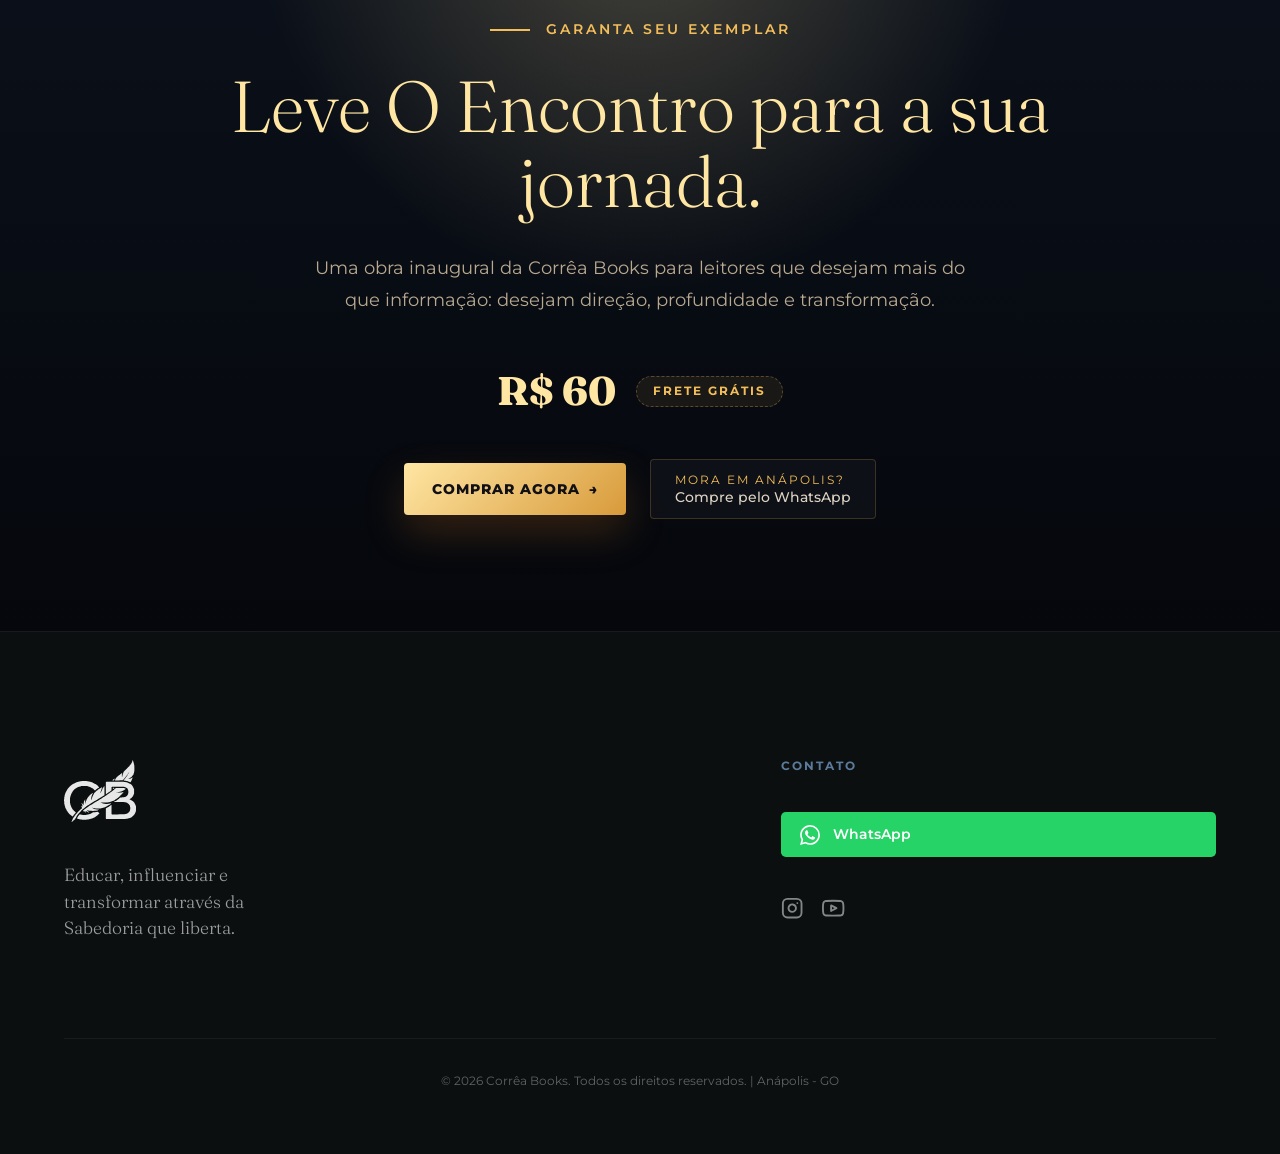
==== commit f781cc9c: "feat: add price tag and free shipping to o-encontro page" ====
--- a/o-encontro.html
+++ b/o-encontro.html
@@ -11,7 +11,7 @@
   <link rel="preconnect" href="https://fonts.googleapis.com">
   <link rel="preconnect" href="https://fonts.gstatic.com" crossorigin>
   <link rel="shortcut icon" href="assets/img/logo_verde.ico" type="image/x-icon">
-  <link rel="stylesheet" href="style.css?v=1.4">
+  <link rel="stylesheet" href="style.css?v=1.5">
   <meta property="og:type" content="book">
   <meta property="og:locale" content="pt_BR">
   <meta property="og:site_name" content="Corrêa Books">
@@ -108,6 +108,10 @@
         <p class="book-page-subtitle">Uma Jornada em Busca de Propósito</p>
         <p class="book-page-author">Por Matheus Corrêa</p>
         <p class="book-page-lead">Quando a cidade escurece e tudo parece ruir, uma porta se abre para quem ainda procura sentido.</p>
+        <div class="book-price-tag-container">
+          <span class="book-price-main">R$ 60</span>
+          <span class="book-price-badge">Frete Grátis</span>
+        </div>
         <div class="book-hero-ctas">
           <a href="https://mpago.la/1KEvQrN" target="_blank" rel="noopener noreferrer" class="book-primary-link">Garantir Meu Exemplar <span class="arrow">&rarr;</span></a>
           <a href="https://wa.me/5512991481871?text=Olá!+Moro+em+Anápolis+e+tenho+interesse+no+livro+O+Encontro." target="_blank" rel="noopener noreferrer" class="book-secondary-link">
@@ -177,6 +181,10 @@
         <span class="editorial-label">Garanta seu Exemplar</span>
         <h2>Leve O Encontro para a sua jornada.</h2>
         <p>Uma obra inaugural da Corrêa Books para leitores que desejam mais do que informação: desejam direção, profundidade e transformação.</p>
+        <div class="book-price-tag-container center">
+          <span class="book-price-main">R$ 60</span>
+          <span class="book-price-badge">Frete Grátis</span>
+        </div>
         <div class="book-hero-ctas" style="justify-content: center; animation-delay: 0s;">
           <a href="https://mpago.la/1KEvQrN" target="_blank" rel="noopener noreferrer" class="book-primary-link">Comprar Agora <span class="arrow">&rarr;</span></a>
           <a href="https://wa.me/5512991481871?text=Olá!+Moro+em+Anápolis+e+tenho+interesse+no+livro+O+Encontro." target="_blank" rel="noopener noreferrer" class="book-secondary-link" style="text-align: left;">
--- a/style.css
+++ b/style.css
@@ -1131,6 +1131,42 @@
   opacity: 0.9;
 }
 
+/* Book Price Tag styles */
+.book-price-tag-container {
+  display: inline-flex;
+  align-items: center;
+  gap: 1.25rem;
+  margin-bottom: 2rem;
+  padding: 0.5rem 0;
+}
+
+.book-price-tag-container.center {
+  justify-content: center;
+  margin-bottom: 2.5rem;
+}
+
+.book-price-main {
+  font-family: Fraunces, serif;
+  font-size: 2.5rem;
+  font-weight: 800;
+  color: var(--book-light);
+  line-height: 1;
+}
+
+.book-price-badge {
+  display: inline-flex;
+  align-items: center;
+  font-size: 0.78rem;
+  text-transform: uppercase;
+  letter-spacing: 2px;
+  font-weight: 700;
+  color: var(--book-amber);
+  background: rgba(243, 189, 90, 0.08);
+  border: 1px dashed rgba(243, 189, 90, 0.3);
+  padding: 0.5rem 1rem;
+  border-radius: 999px;
+}
+
 .book-story-section {
   display: grid;
   grid-template-columns: 0.9fr 1fr;
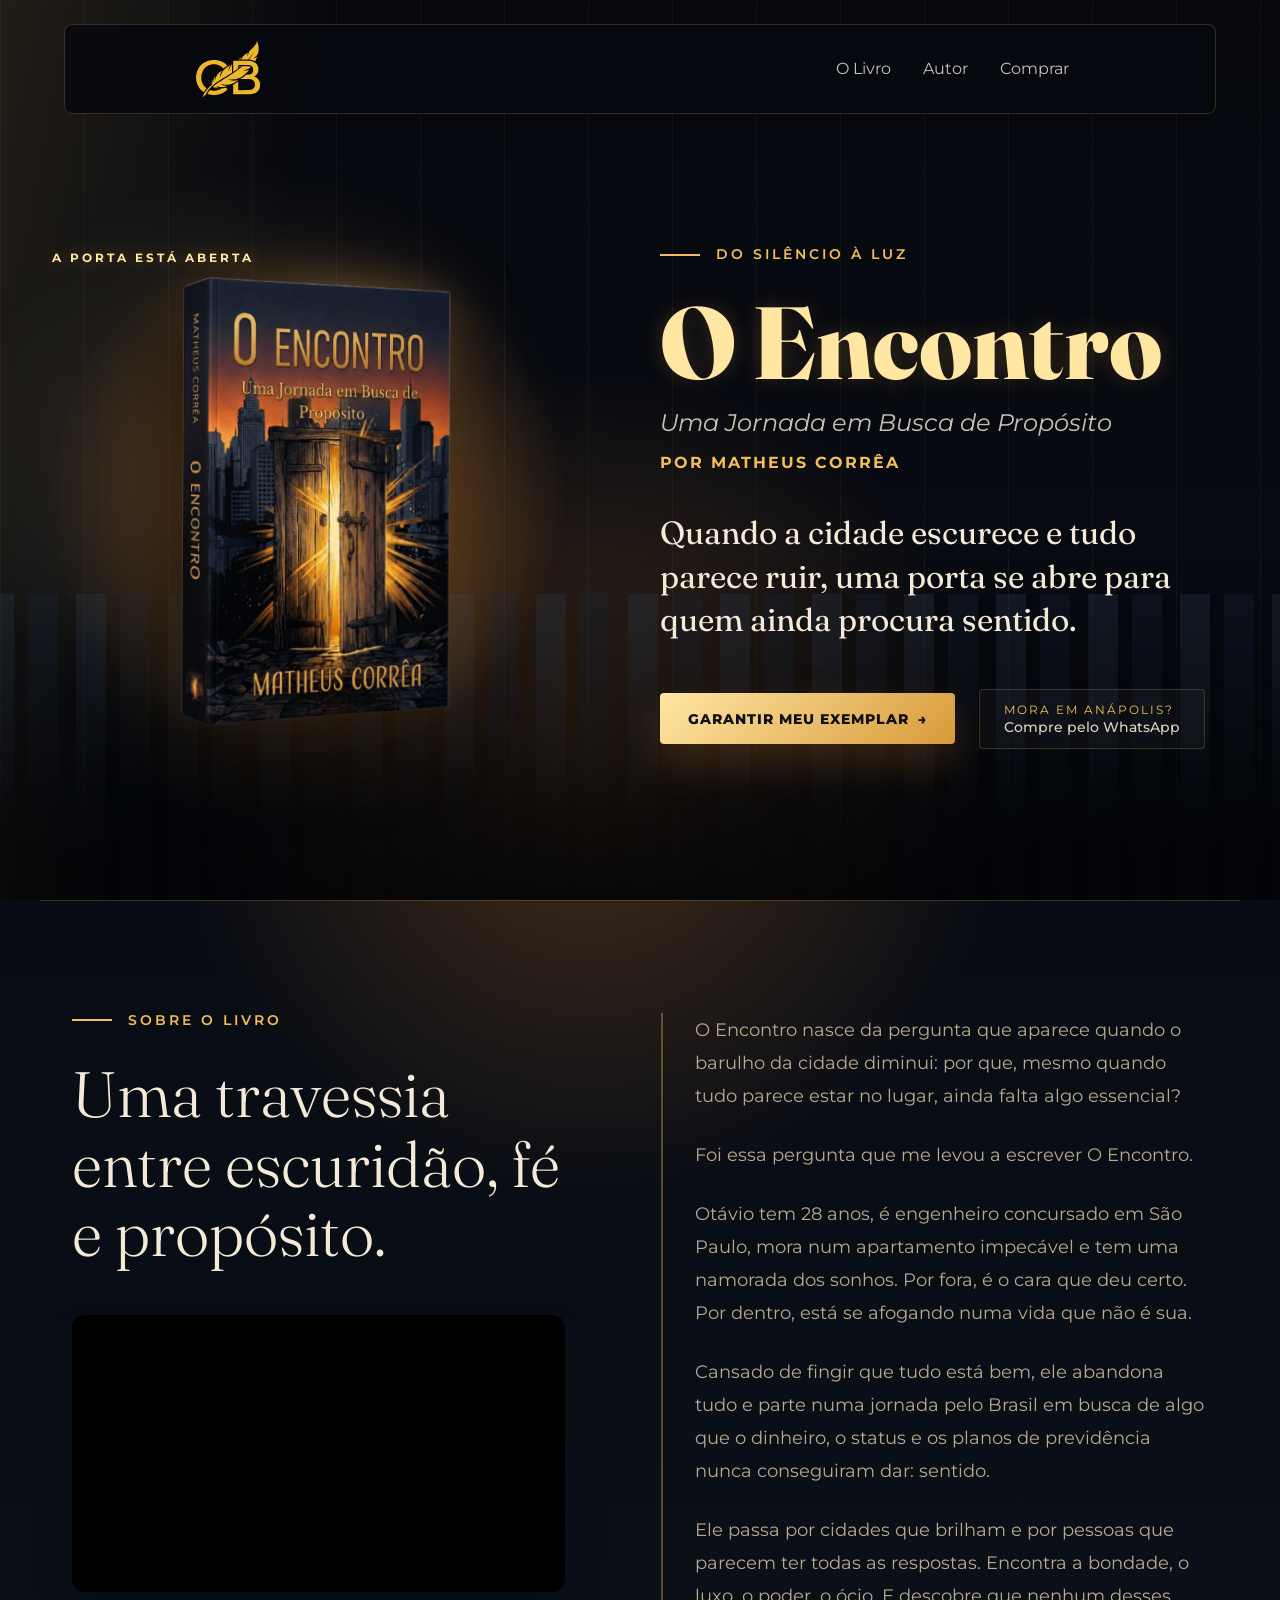
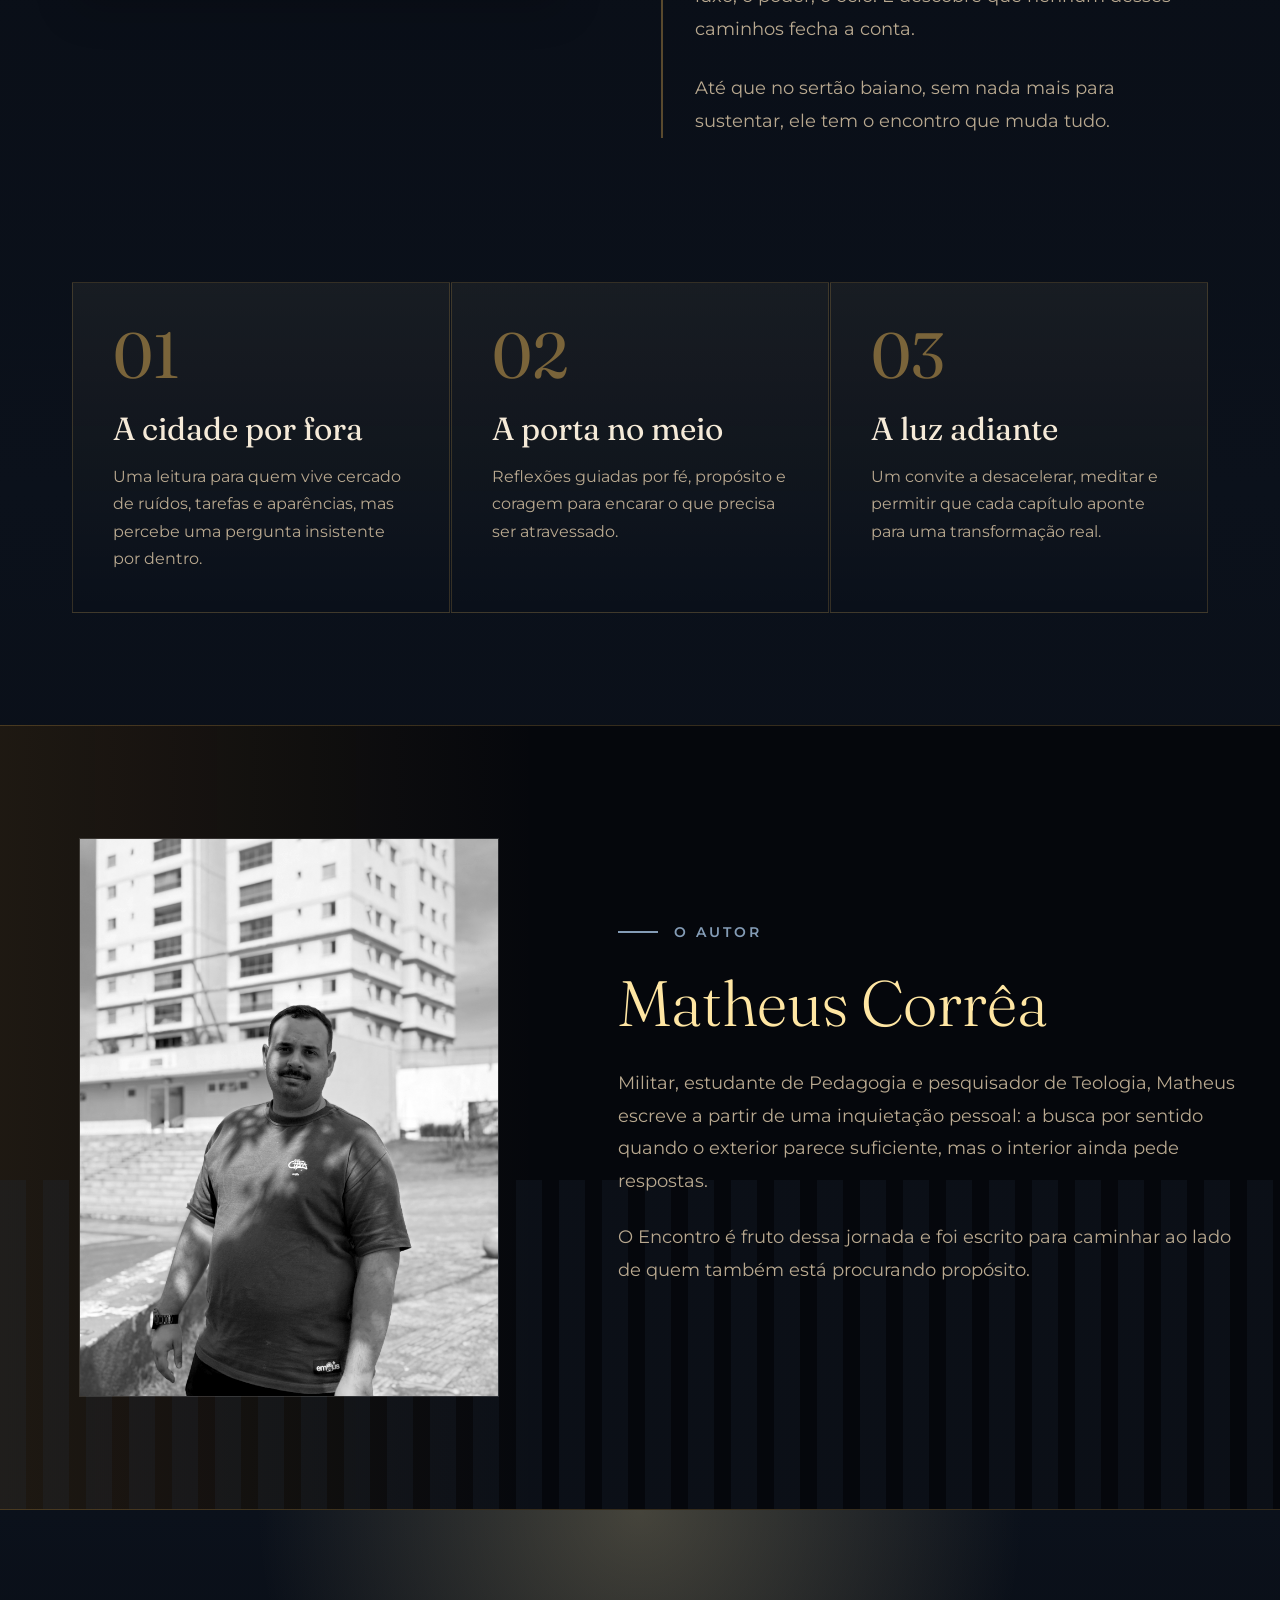
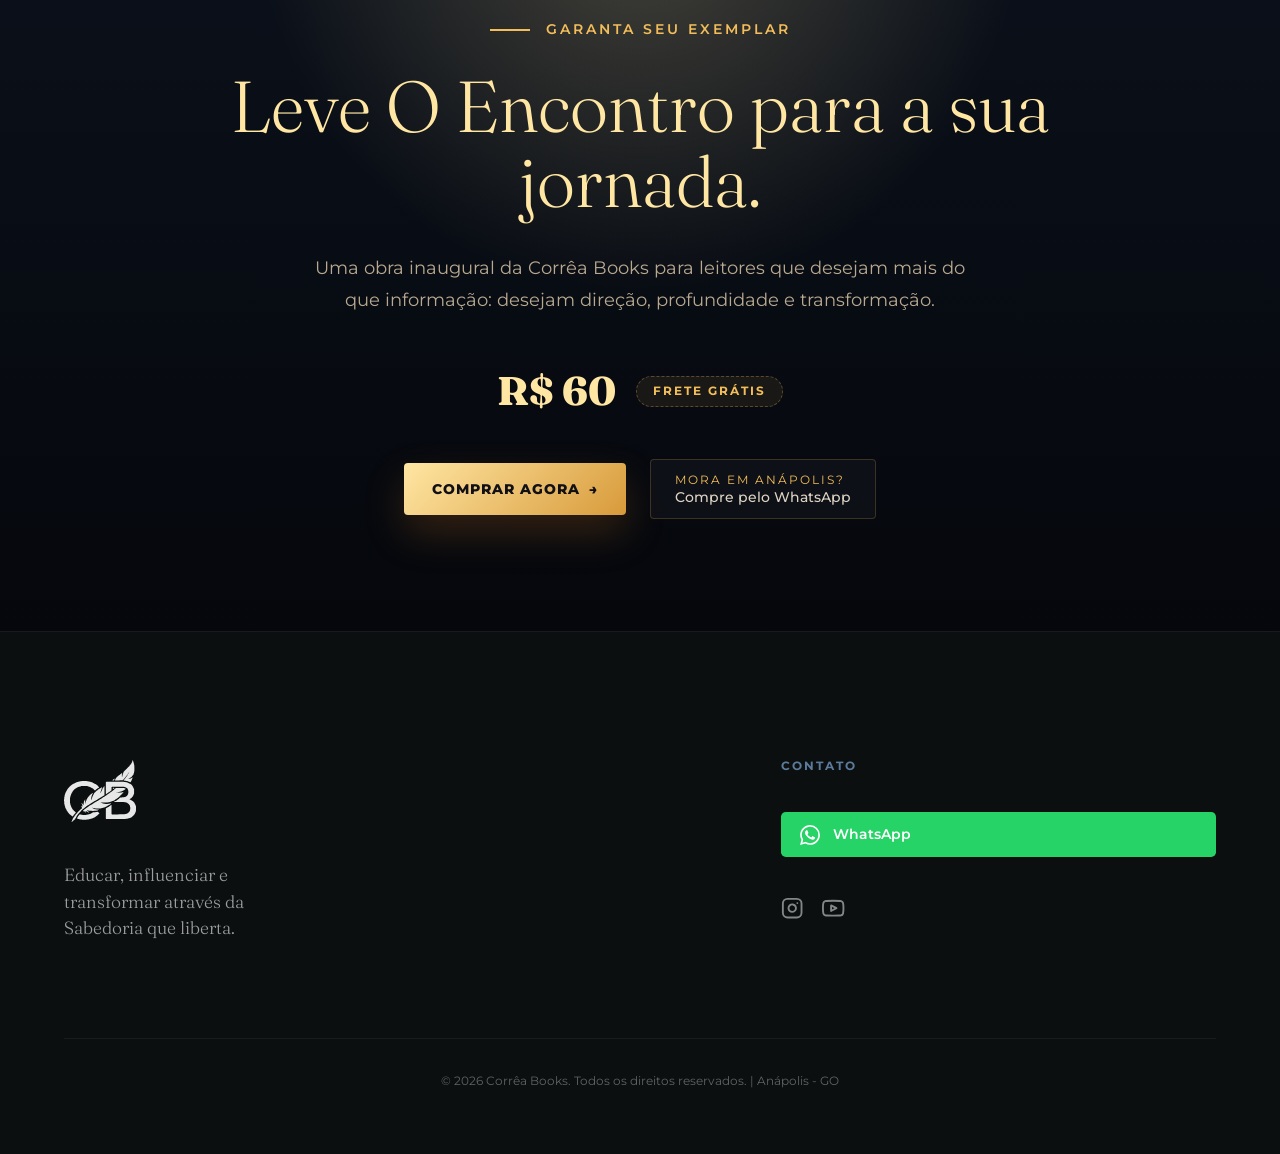
==== commit 45aeaf24: "feat: keep price tag only on buy card section" ====
--- a/o-encontro.html
+++ b/o-encontro.html
@@ -11,7 +11,7 @@
   <link rel="preconnect" href="https://fonts.googleapis.com">
   <link rel="preconnect" href="https://fonts.gstatic.com" crossorigin>
   <link rel="shortcut icon" href="assets/img/logo_verde.ico" type="image/x-icon">
-  <link rel="stylesheet" href="style.css?v=1.5">
+  <link rel="stylesheet" href="style.css?v=1.6">
   <meta property="og:type" content="book">
   <meta property="og:locale" content="pt_BR">
   <meta property="og:site_name" content="Corrêa Books">
@@ -108,10 +108,6 @@
         <p class="book-page-subtitle">Uma Jornada em Busca de Propósito</p>
         <p class="book-page-author">Por Matheus Corrêa</p>
         <p class="book-page-lead">Quando a cidade escurece e tudo parece ruir, uma porta se abre para quem ainda procura sentido.</p>
-        <div class="book-price-tag-container">
-          <span class="book-price-main">R$ 60</span>
-          <span class="book-price-badge">Frete Grátis</span>
-        </div>
         <div class="book-hero-ctas">
           <a href="https://mpago.la/1KEvQrN" target="_blank" rel="noopener noreferrer" class="book-primary-link">Garantir Meu Exemplar <span class="arrow">&rarr;</span></a>
           <a href="https://wa.me/5512991481871?text=Olá!+Moro+em+Anápolis+e+tenho+interesse+no+livro+O+Encontro." target="_blank" rel="noopener noreferrer" class="book-secondary-link">
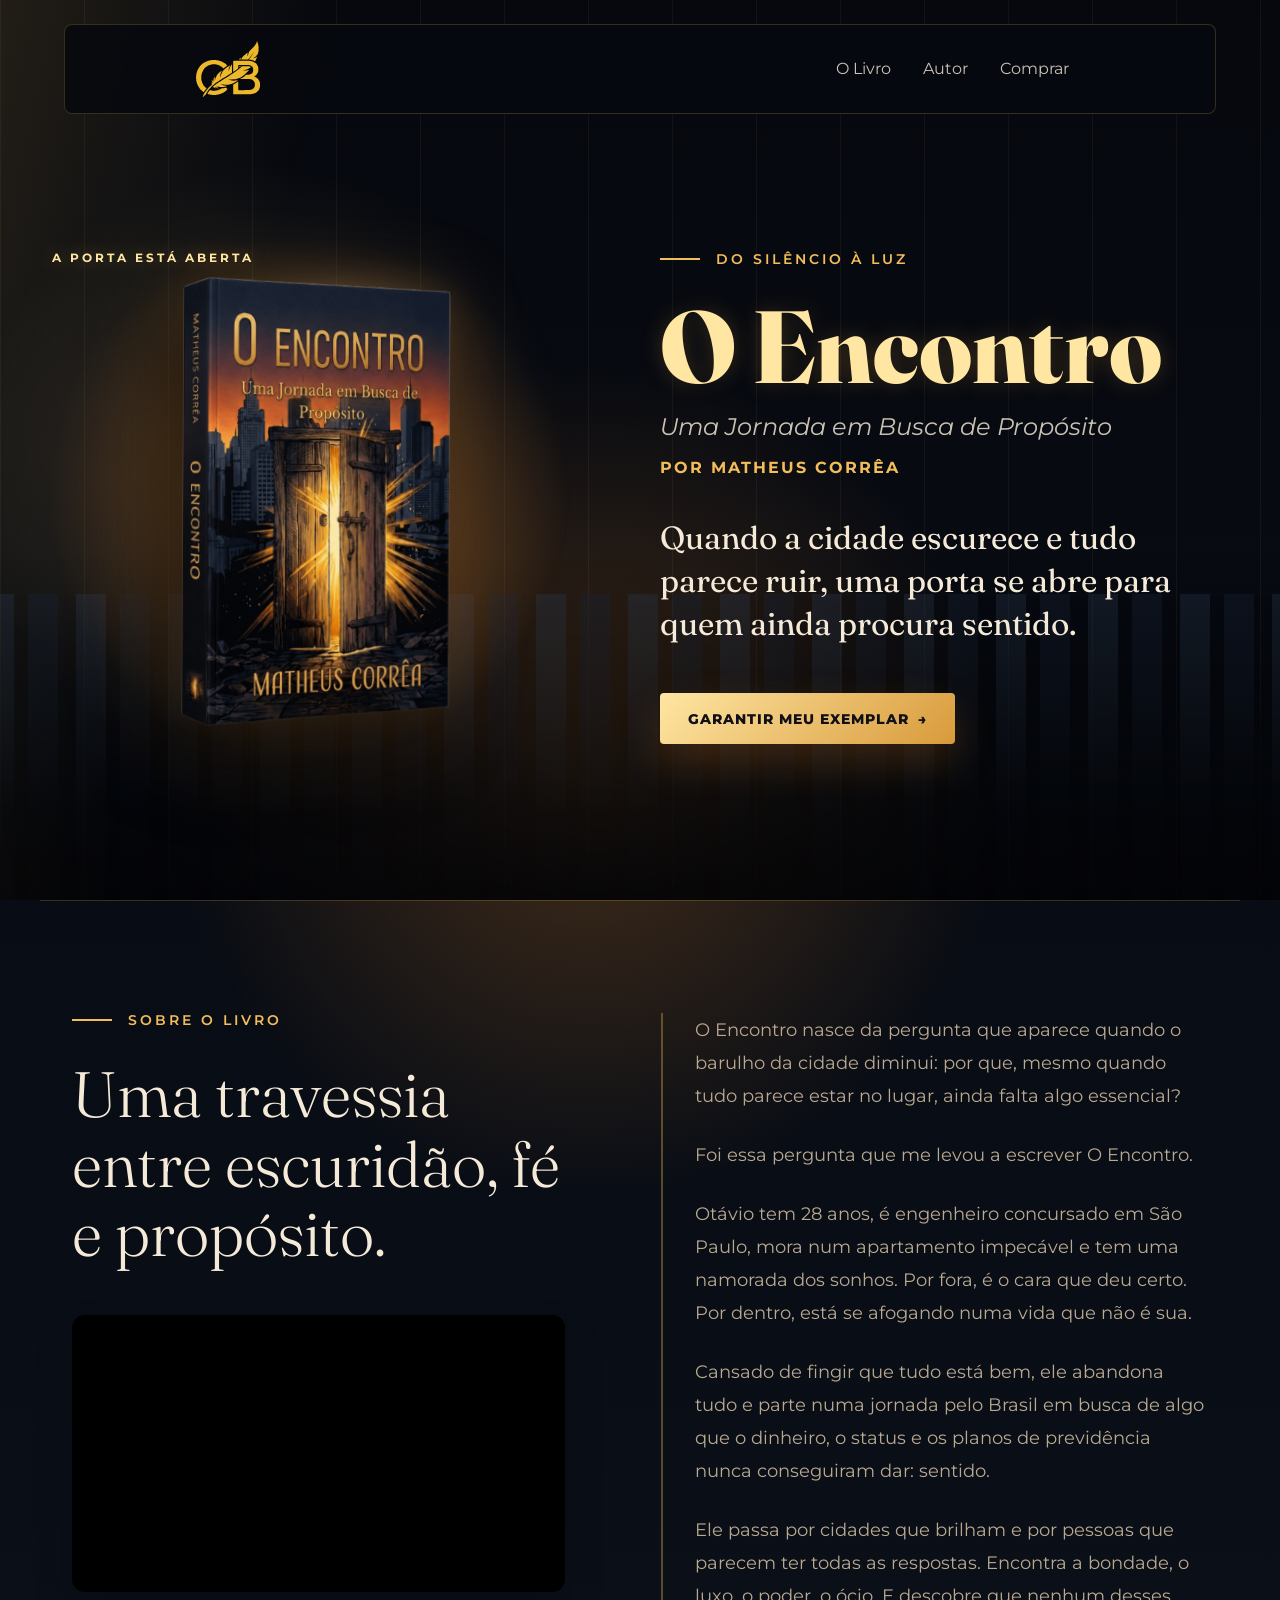
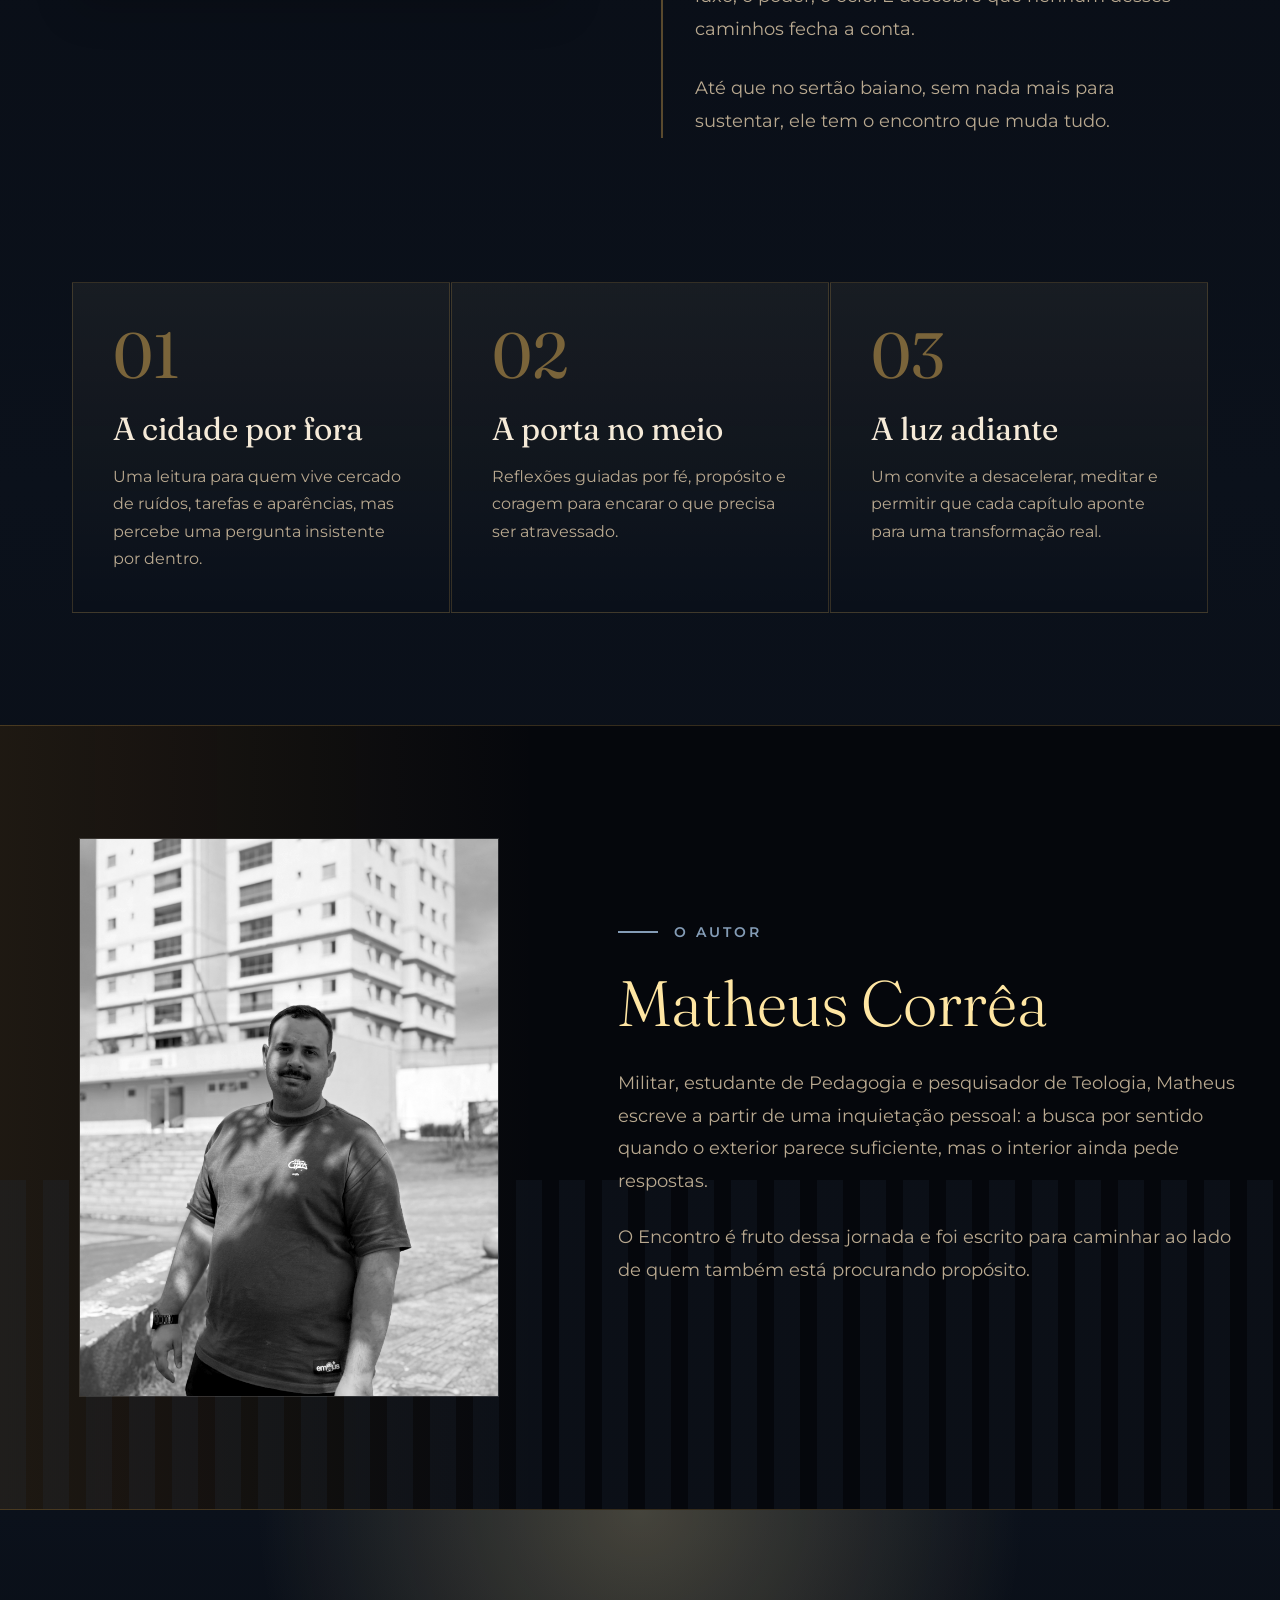
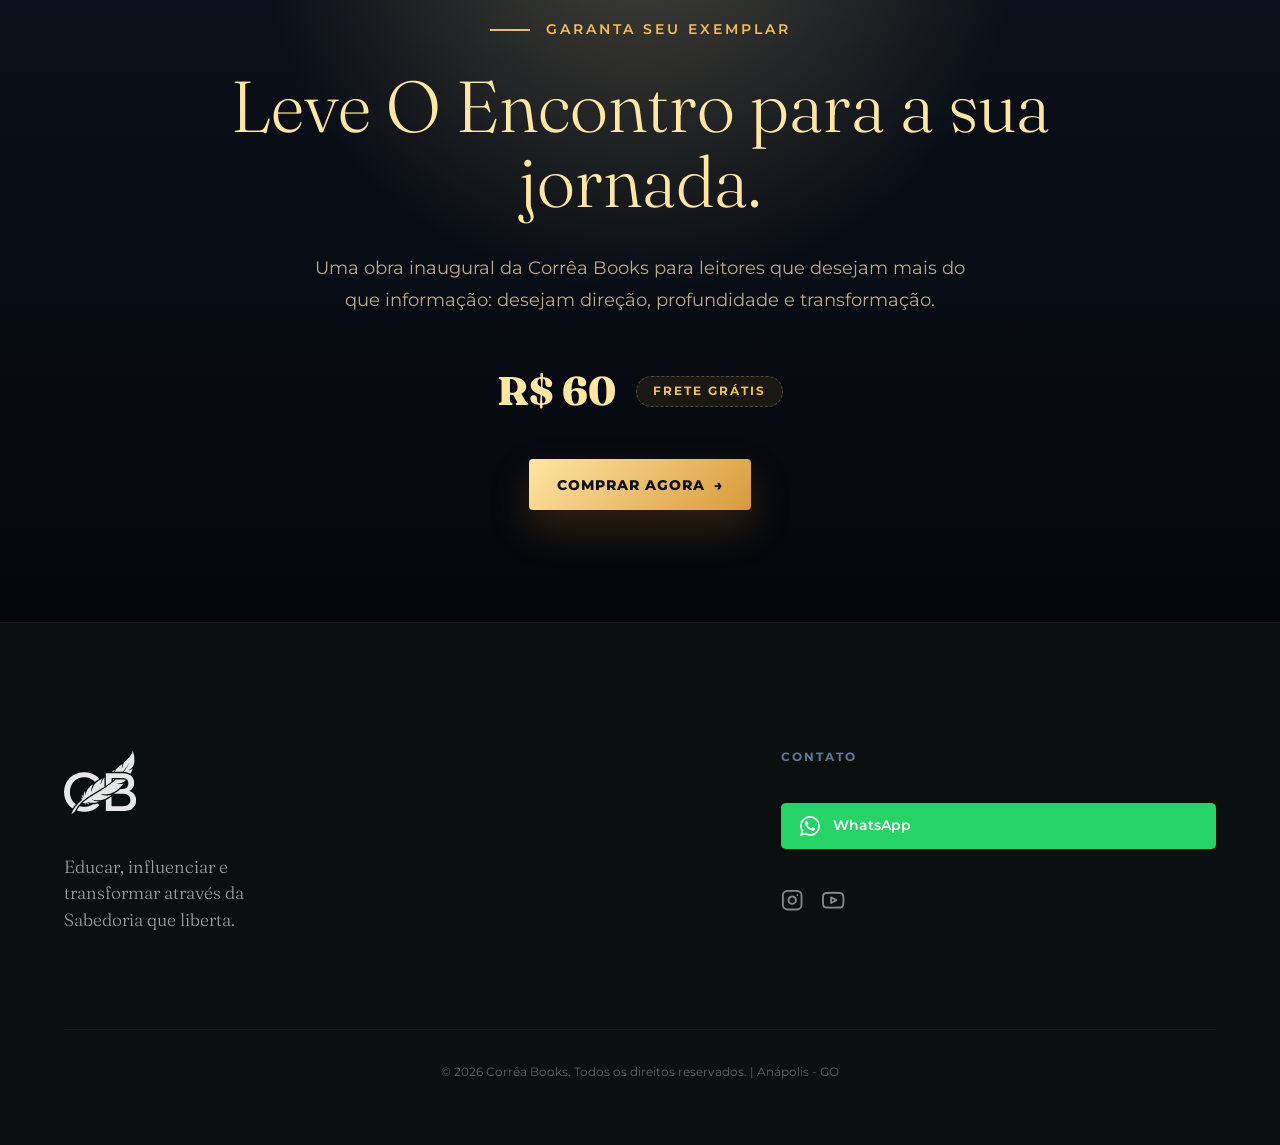
==== commit 8e6d137d: "feat: simplify checkout to a single WhatsApp link" ====
--- a/o-encontro.html
+++ b/o-encontro.html
@@ -11,7 +11,7 @@
   <link rel="preconnect" href="https://fonts.googleapis.com">
   <link rel="preconnect" href="https://fonts.gstatic.com" crossorigin>
   <link rel="shortcut icon" href="assets/img/logo_verde.ico" type="image/x-icon">
-  <link rel="stylesheet" href="style.css?v=1.6">
+  <link rel="stylesheet" href="style.css?v=1.7">
   <meta property="og:type" content="book">
   <meta property="og:locale" content="pt_BR">
   <meta property="og:site_name" content="Corrêa Books">
@@ -49,7 +49,7 @@
           },
           "offers": {
             "@type": "Offer",
-            "url": "https://mpago.la/1KEvQrN",
+            "url": "https://wa.me/message/MTFDIMEN23G5G1",
             "availability": "https://schema.org/InStock"
           }
         },
@@ -109,11 +109,7 @@
         <p class="book-page-author">Por Matheus Corrêa</p>
         <p class="book-page-lead">Quando a cidade escurece e tudo parece ruir, uma porta se abre para quem ainda procura sentido.</p>
         <div class="book-hero-ctas">
-          <a href="https://mpago.la/1KEvQrN" target="_blank" rel="noopener noreferrer" class="book-primary-link">Garantir Meu Exemplar <span class="arrow">&rarr;</span></a>
-          <a href="https://wa.me/5512991481871?text=Olá!+Moro+em+Anápolis+e+tenho+interesse+no+livro+O+Encontro." target="_blank" rel="noopener noreferrer" class="book-secondary-link">
-            <strong>Mora em Anápolis?</strong>
-            <span>Compre pelo WhatsApp</span>
-          </a>
+          <a href="https://wa.me/message/MTFDIMEN23G5G1" target="_blank" rel="noopener noreferrer" class="book-primary-link">Garantir Meu Exemplar <span class="arrow">&rarr;</span></a>
         </div>
       </div>
     </section>
@@ -182,11 +178,7 @@
           <span class="book-price-badge">Frete Grátis</span>
         </div>
         <div class="book-hero-ctas" style="justify-content: center; animation-delay: 0s;">
-          <a href="https://mpago.la/1KEvQrN" target="_blank" rel="noopener noreferrer" class="book-primary-link">Comprar Agora <span class="arrow">&rarr;</span></a>
-          <a href="https://wa.me/5512991481871?text=Olá!+Moro+em+Anápolis+e+tenho+interesse+no+livro+O+Encontro." target="_blank" rel="noopener noreferrer" class="book-secondary-link" style="text-align: left;">
-            <strong>Mora em Anápolis?</strong>
-            <span>Compre pelo WhatsApp</span>
-          </a>
+          <a href="https://wa.me/message/MTFDIMEN23G5G1" target="_blank" rel="noopener noreferrer" class="book-primary-link">Comprar Agora <span class="arrow">&rarr;</span></a>
         </div>
       </div>
     </section>
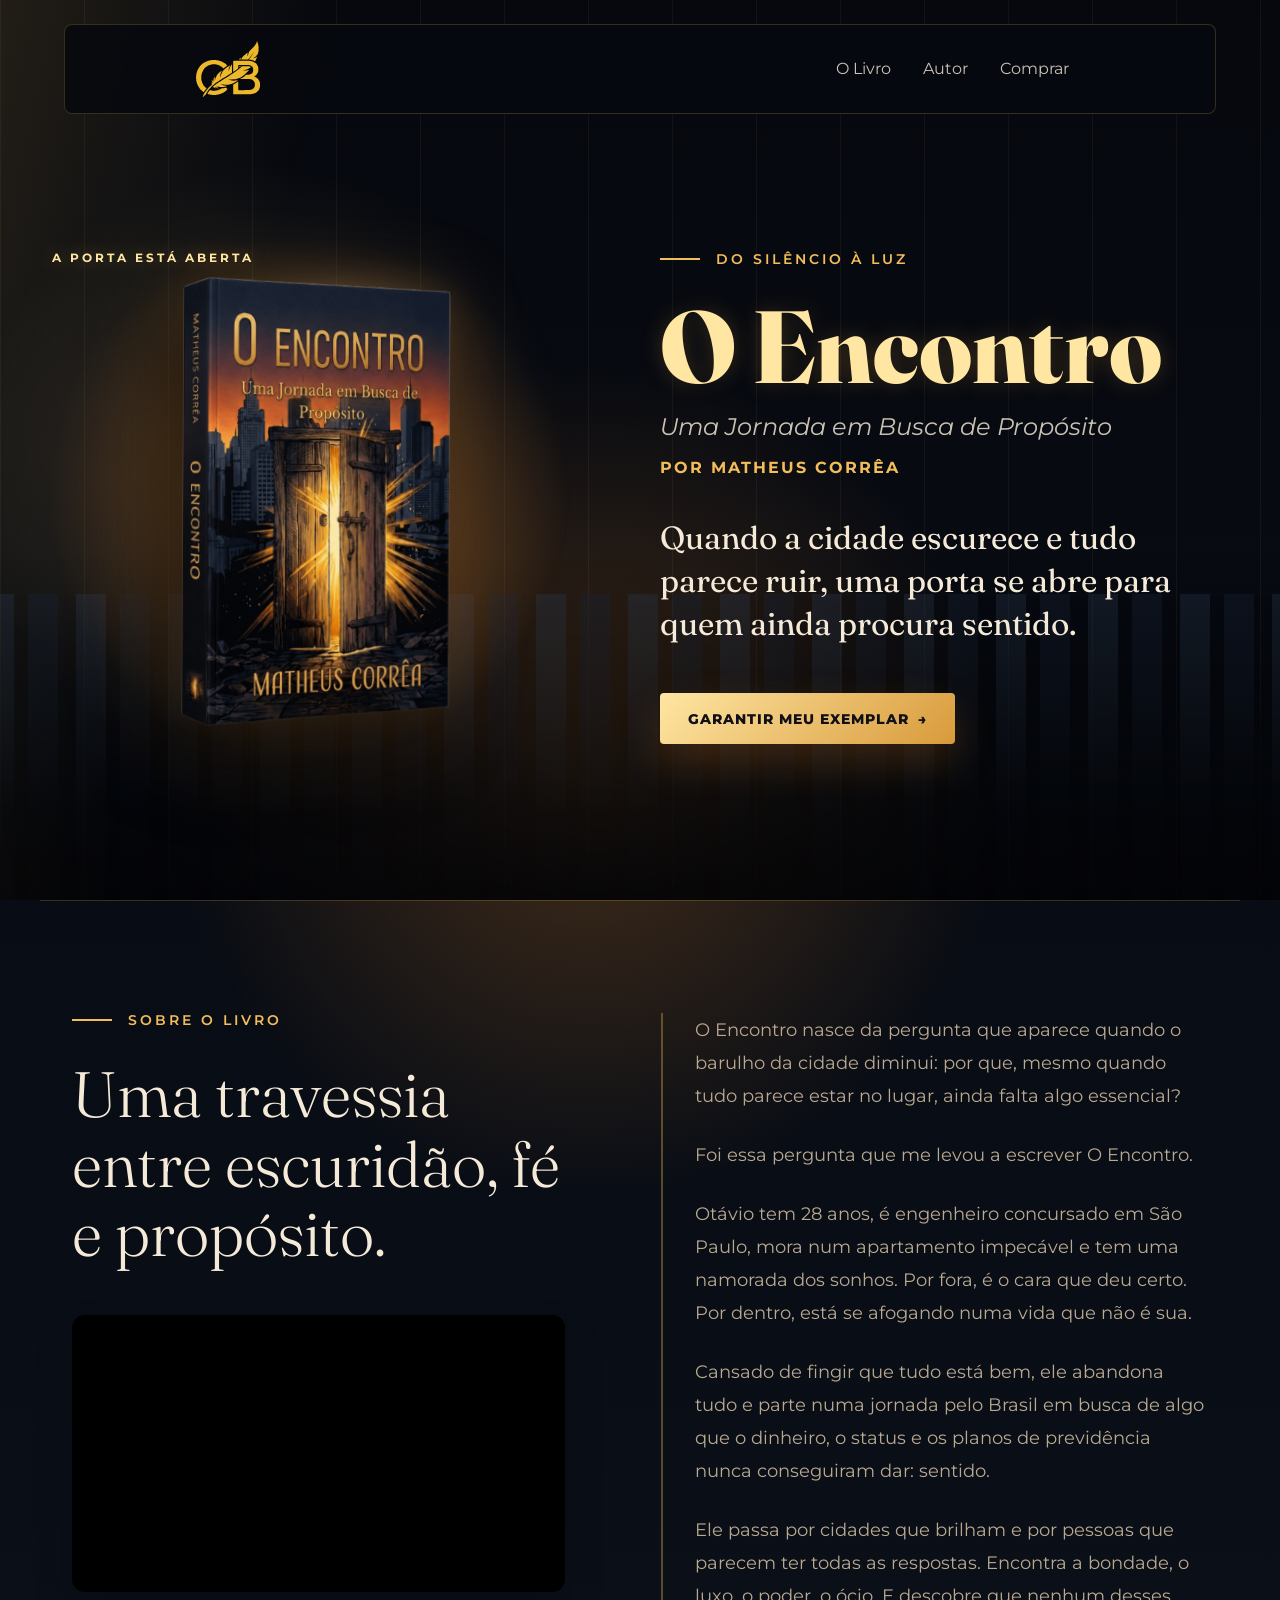
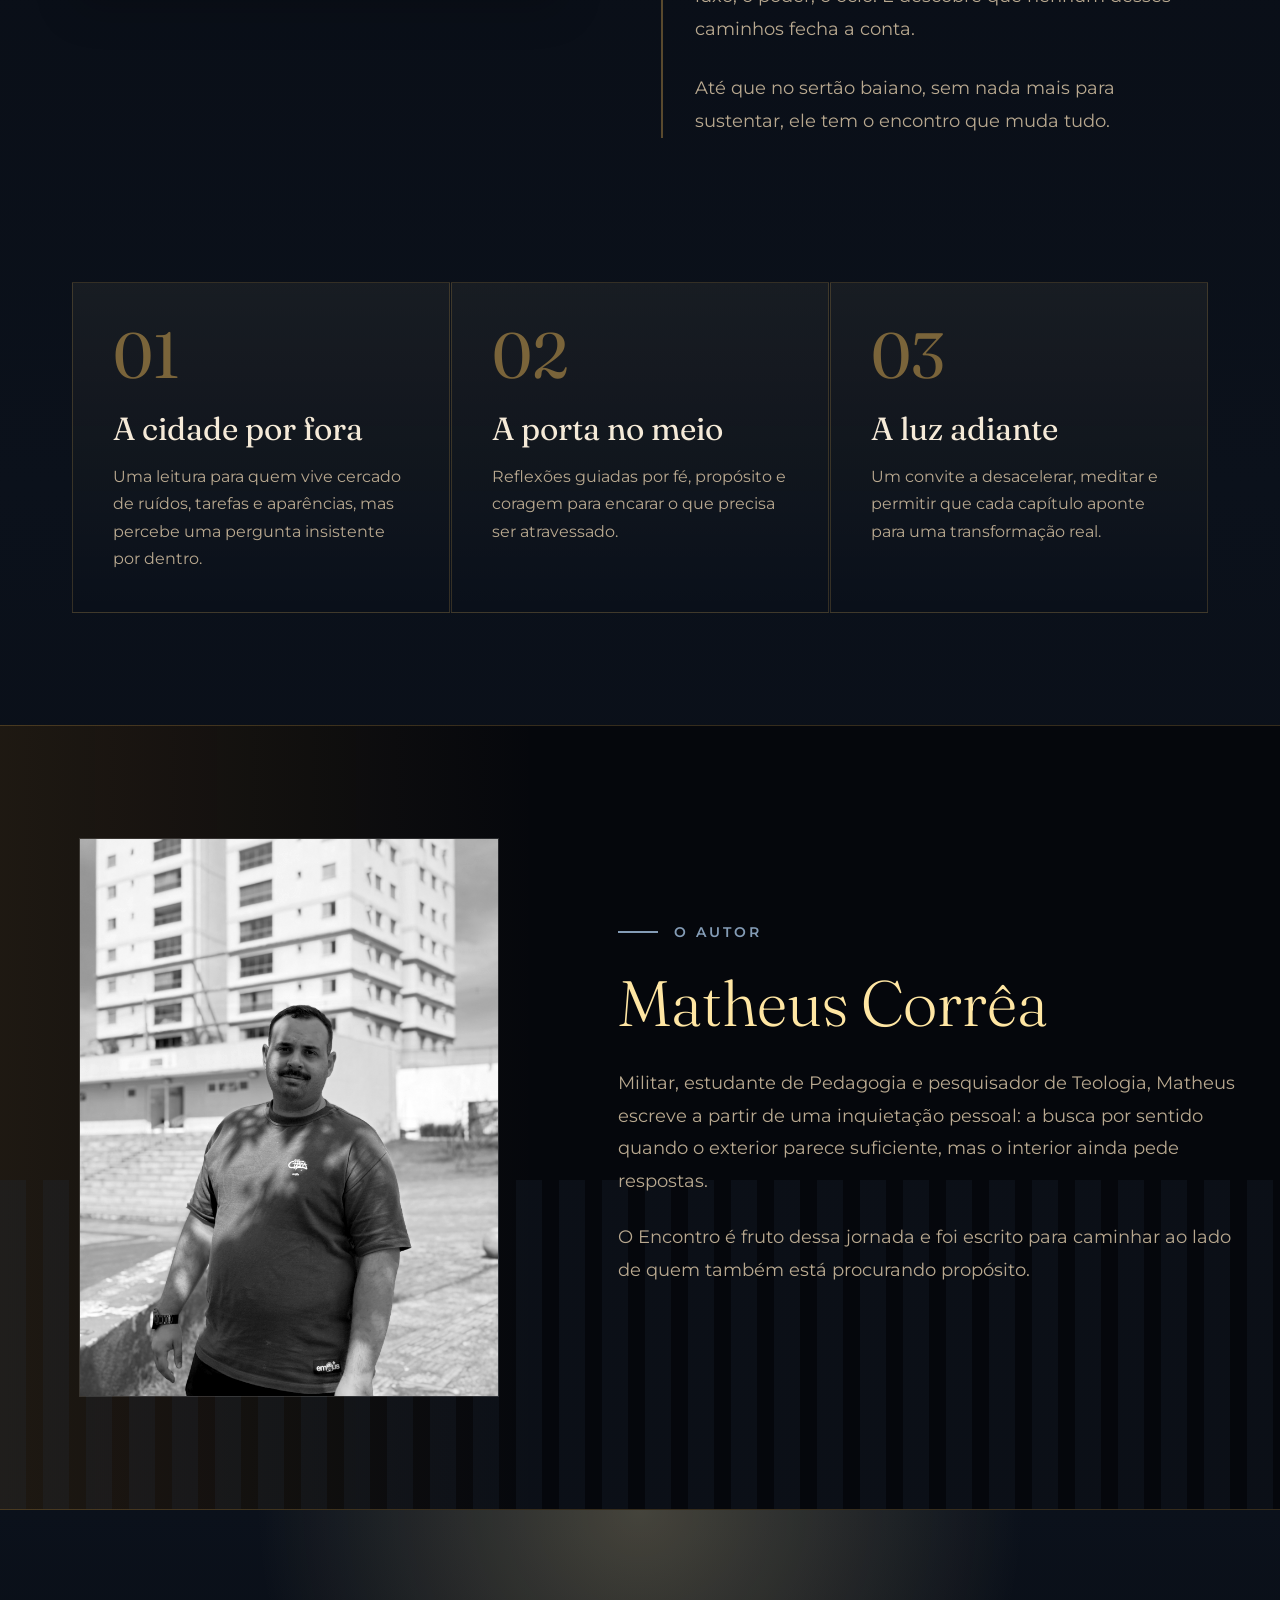
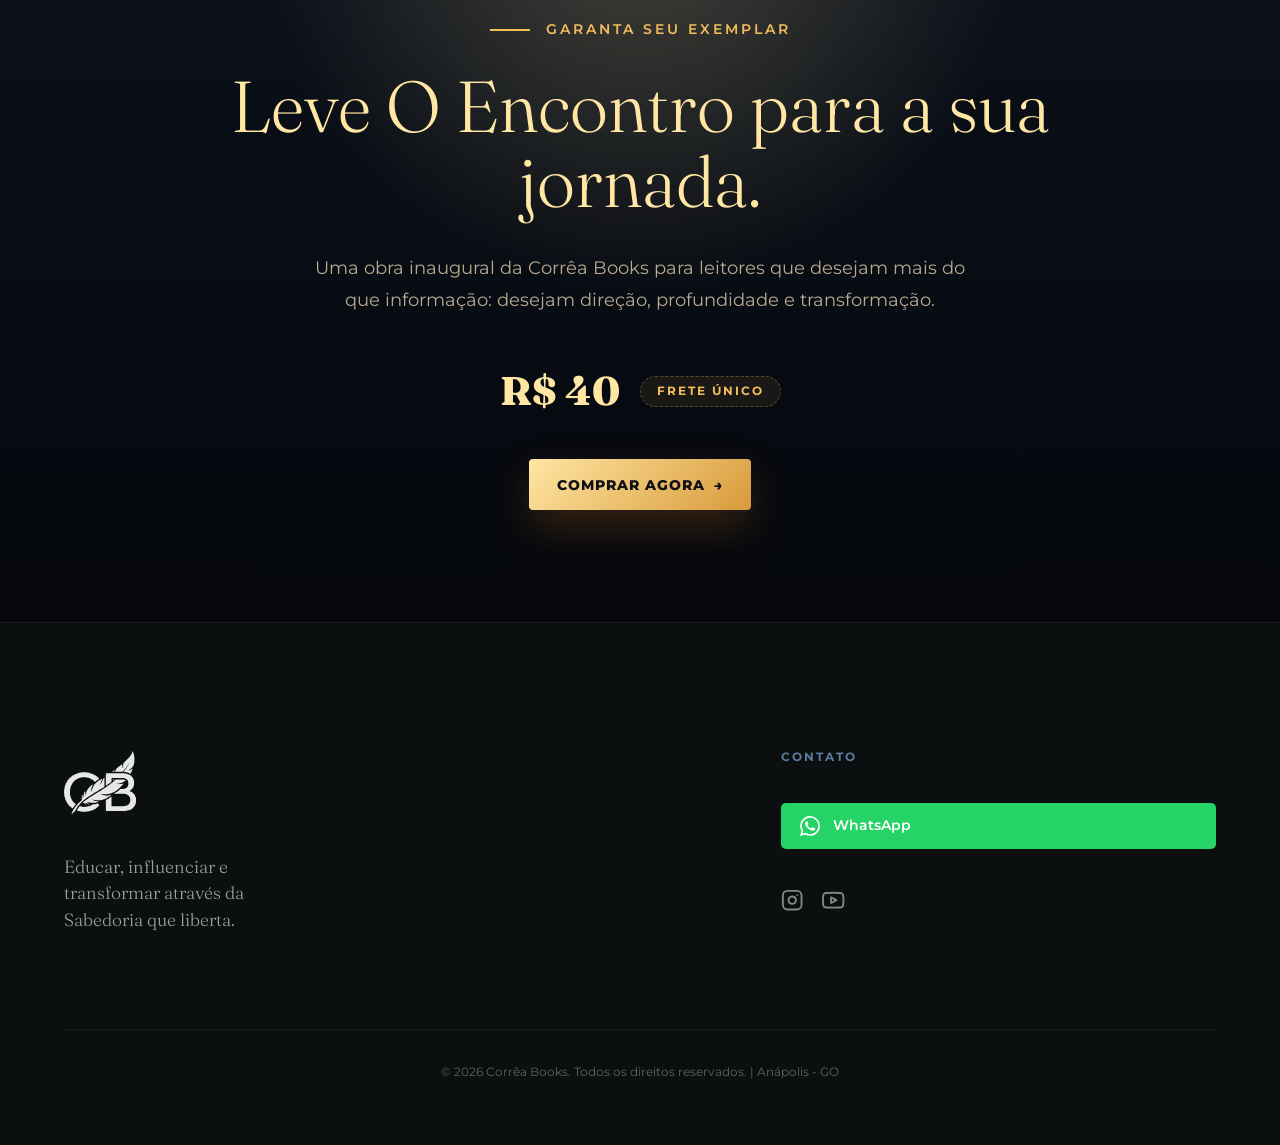
==== commit 21d3a491: "fix" ====
--- a/o-encontro.html
+++ b/o-encontro.html
@@ -11,7 +11,7 @@
   <link rel="preconnect" href="https://fonts.googleapis.com">
   <link rel="preconnect" href="https://fonts.gstatic.com" crossorigin>
   <link rel="shortcut icon" href="assets/img/logo_verde.ico" type="image/x-icon">
-  <link rel="stylesheet" href="style.css?v=1.7">
+  <link rel="stylesheet" href="style.css?v=2.1">
   <meta property="og:type" content="book">
   <meta property="og:locale" content="pt_BR">
   <meta property="og:site_name" content="Corrêa Books">
@@ -49,7 +49,7 @@
           },
           "offers": {
             "@type": "Offer",
-            "url": "https://wa.me/message/MTFDIMEN23G5G1",
+            "url": "https://wa.me/5562994753028?text=Olá!+Quero+garantir+meu+exemplar+do+livro+O+Encontro.",
             "availability": "https://schema.org/InStock"
           }
         },
@@ -109,7 +109,7 @@
         <p class="book-page-author">Por Matheus Corrêa</p>
         <p class="book-page-lead">Quando a cidade escurece e tudo parece ruir, uma porta se abre para quem ainda procura sentido.</p>
         <div class="book-hero-ctas">
-          <a href="https://wa.me/message/MTFDIMEN23G5G1" target="_blank" rel="noopener noreferrer" class="book-primary-link">Garantir Meu Exemplar <span class="arrow">&rarr;</span></a>
+          <a href="https://wa.me/5562994753028?text=Olá!+Quero+garantir+meu+exemplar+do+livro+O+Encontro." target="_blank" rel="noopener noreferrer" class="book-primary-link">Garantir Meu Exemplar <span class="arrow">&rarr;</span></a>
         </div>
       </div>
     </section>
@@ -174,11 +174,11 @@
         <h2>Leve O Encontro para a sua jornada.</h2>
         <p>Uma obra inaugural da Corrêa Books para leitores que desejam mais do que informação: desejam direção, profundidade e transformação.</p>
         <div class="book-price-tag-container center">
-          <span class="book-price-main">R$ 60</span>
-          <span class="book-price-badge">Frete Grátis</span>
+          <span class="book-price-main">R$ 40</span>
+          <span class="book-price-badge">Frete Único</span>
         </div>
         <div class="book-hero-ctas" style="justify-content: center; animation-delay: 0s;">
-          <a href="https://wa.me/message/MTFDIMEN23G5G1" target="_blank" rel="noopener noreferrer" class="book-primary-link">Comprar Agora <span class="arrow">&rarr;</span></a>
+          <a href="https://wa.me/5562994753028?text=Olá!+Quero+garantir+meu+exemplar+do+livro+O+Encontro." target="_blank" rel="noopener noreferrer" class="book-primary-link">Comprar Agora <span class="arrow">&rarr;</span></a>
         </div>
       </div>
     </section>
@@ -193,7 +193,7 @@
       <!-- Bloco 3: Contato -->
       <div class="footer-column">
         <span class="footer-column-title">Contato</span>
-        <a href="https://wa.me/5512991481871" target="_blank" rel="noopener noreferrer" class="whatsapp-cta">
+        <a href="https://wa.me/5562994753028" target="_blank" rel="noopener noreferrer" class="whatsapp-cta">
           <svg width="20" height="20" viewBox="0 0 24 24" fill="currentColor"><path d="M17.472 14.382c-.297-.149-1.758-.867-2.03-.967-.273-.099-.471-.148-.67.15-.197.297-.767.966-.94 1.164-.173.199-.347.223-.644.075-.297-.15-1.255-.463-2.39-1.475-.883-.788-1.48-1.761-1.653-2.059-.173-.297-.018-.458.13-.606.134-.133.298-.347.446-.52.149-.174.198-.298.298-.497.099-.198.05-.371-.025-.52-.075-.149-.669-1.612-.916-2.207-.242-.579-.487-.5-.669-.51-.173-.008-.371-.01-.57-.01-.198 0-.52.074-.792.372-.272.297-1.04 1.016-1.04 2.479 0 1.462 1.065 2.875 1.213 3.074.149.198 2.096 3.2 5.077 4.487.709.306 1.262.489 1.694.625.712.227 1.36.195 1.871.118.571-.085 1.758-.719 2.006-1.413.248-.694.248-1.289.173-1.413-.074-.124-.272-.198-.57-.347m-5.421 7.403h-.004a9.87 9.87 0 01-5.031-1.378l-.361-.214-3.741.982.998-3.648-.235-.374a9.86 9.86 0 01-1.51-5.26c.001-5.45 4.436-9.884 9.888-9.884 2.64 0 5.122 1.03 6.988 2.898a9.825 9.825 0 012.893 6.994c-.003 5.45-4.437 9.884-9.885 9.884m8.413-18.297A11.815 11.815 0 0012.05 0C5.495 0 .16 5.335.157 11.892c0 2.096.547 4.142 1.588 5.945L.057 24l6.305-1.654a11.882 11.882 0 005.683 1.448h.005c6.554 0 11.89-5.335 11.893-11.893a11.821 11.821 0 00-3.48-8.413z"/></svg>
           WhatsApp
         </a>
